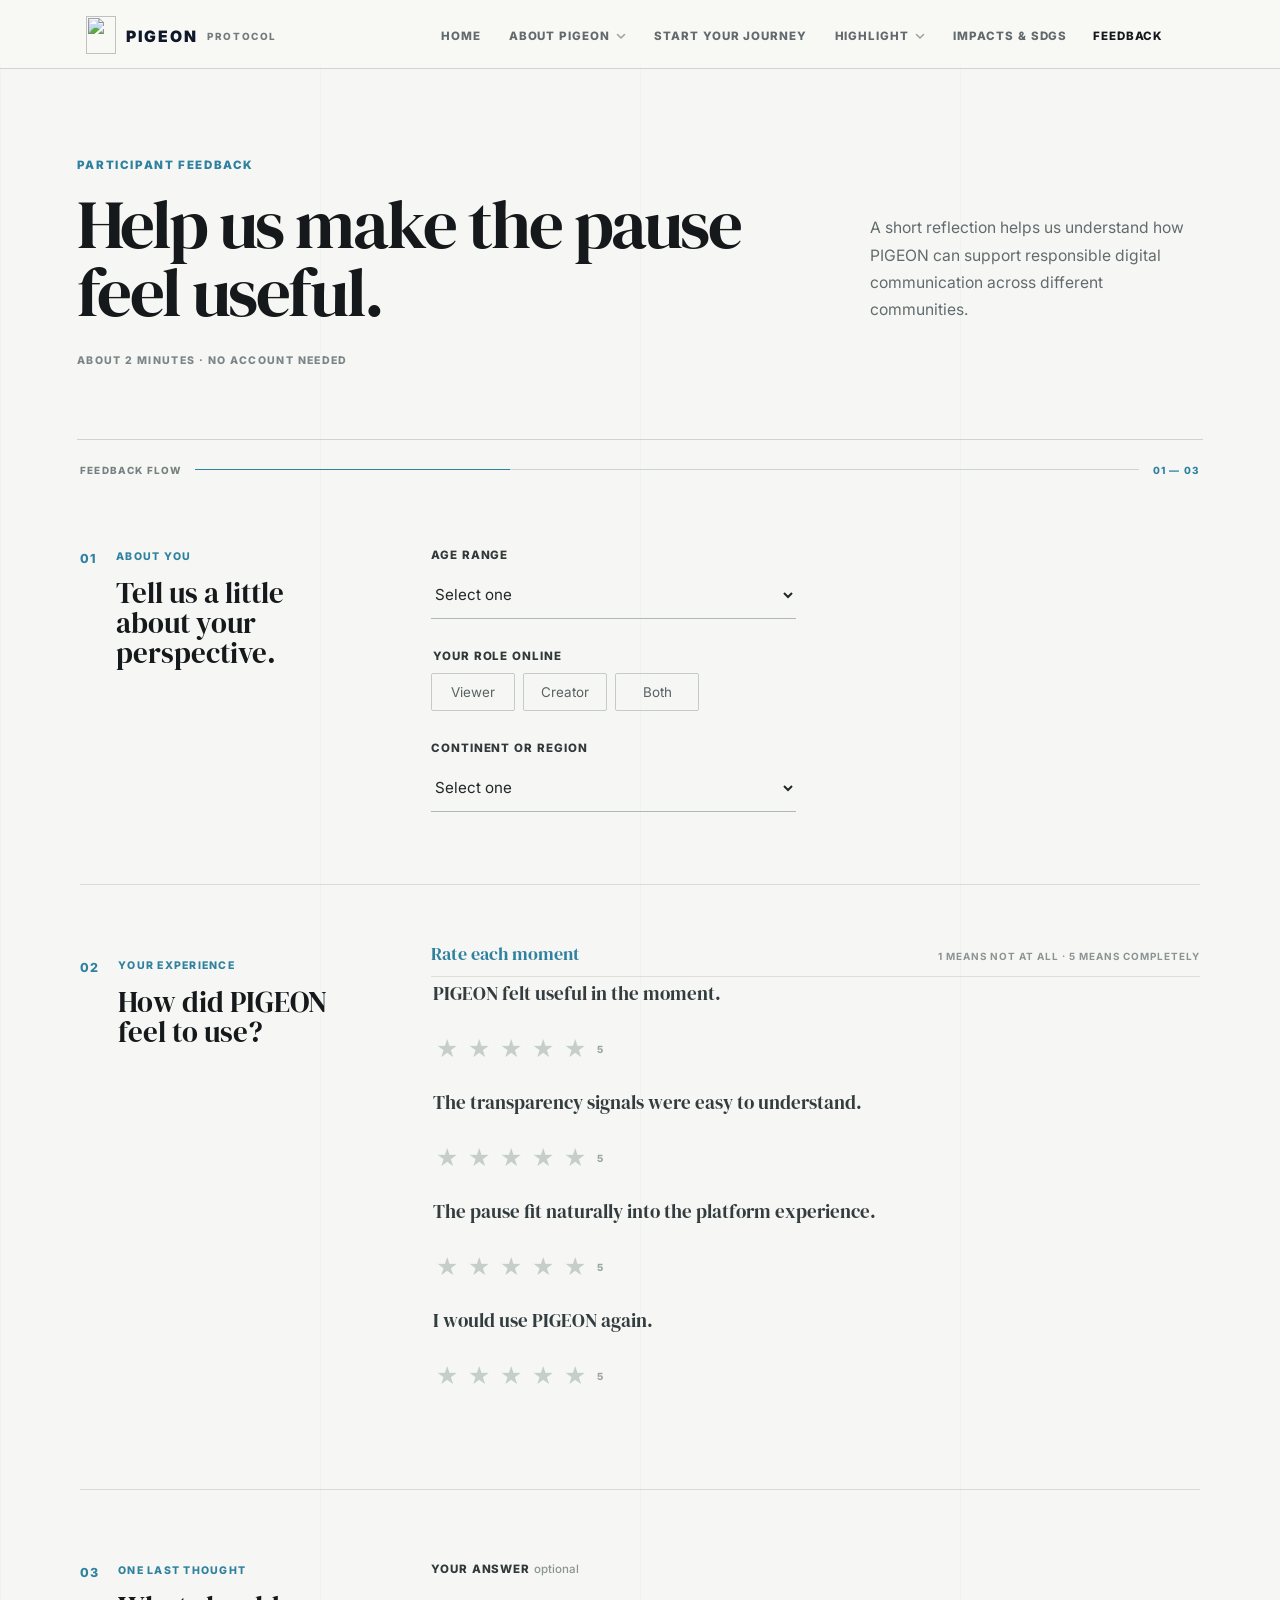
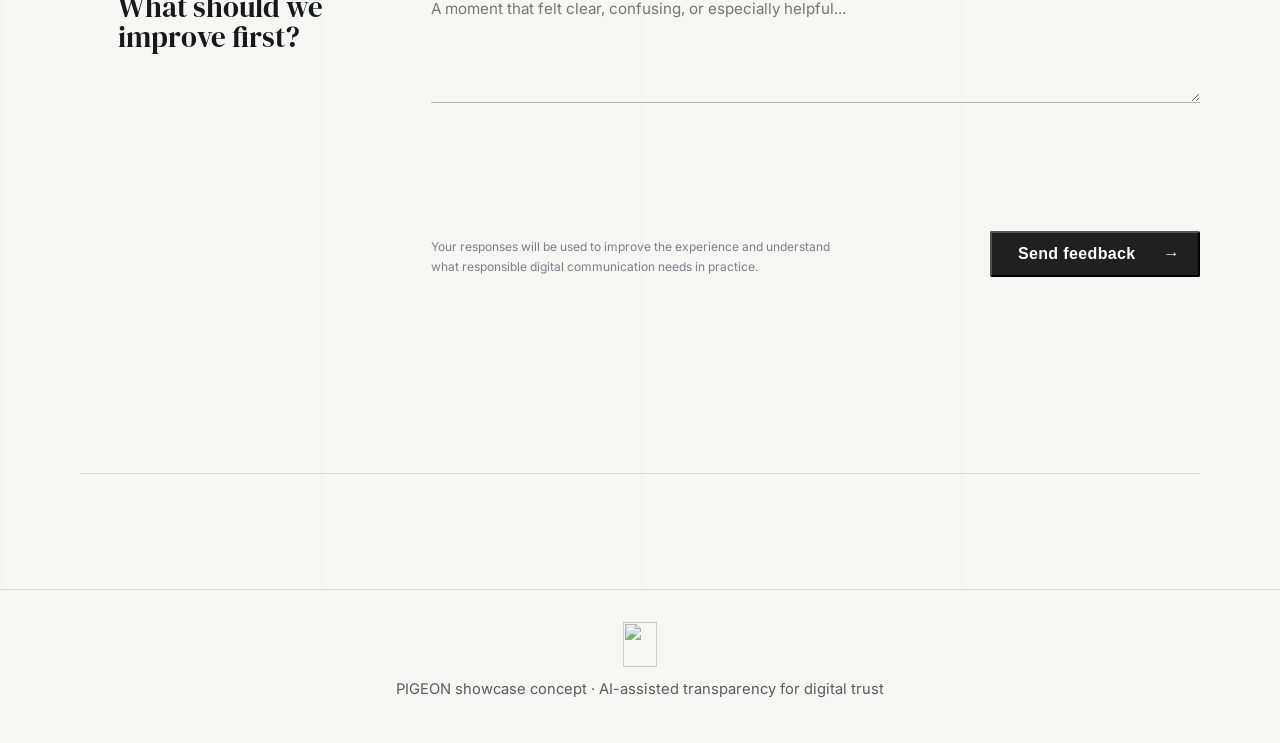
==== feedback.html @ 79cd7bf1 "Polish PIGEON pages and feedback flow" ====
<!DOCTYPE html>
<html lang="en">
  <head>
    <meta charset="UTF-8" />
    <meta name="viewport" content="width=device-width, initial-scale=1.0" />
    <title>PIGEON Feedback | Shape the Pause</title>
    <link rel="preconnect" href="https://fonts.googleapis.com" />
    <link rel="preconnect" href="https://fonts.gstatic.com" crossorigin />
    <link
      href="https://fonts.googleapis.com/css2?family=DM+Serif+Display:ital@0;1&family=Inter:wght@400;500;600;700;800&display=swap"
      rel="stylesheet"
    />
    <link rel="stylesheet" href="styles.css" />
  </head>
  <body class="feedback-page">
    <header class="site-header">
      <a class="brand" href="index.html" aria-label="PIGEON home">
        <img class="brand-logo" src="Picture/logo/main.png" alt="" aria-hidden="true" />
        <span class="brand-title">PIGEON</span>
        <span class="brand-pill">Protocol</span>
      </a>
      <nav class="site-nav" aria-label="Main navigation">
        <a href="index.html">Home</a>
        <div class="nav-group">
          <a href="what-is-pigeon.html">About Pigeon</a>
          <div class="nav-dropdown" aria-label="About Pigeon sections">
            <a href="what-is-pigeon.html#problem">Problem</a>
            <a href="what-is-pigeon.html#solution">Solution</a>
          </div>
        </div>
        <a href="how-pigeon-works.html">Start your Journey</a>
        <div class="nav-group">
          <a href="highlight.html">Highlight</a>
          <div class="nav-dropdown" aria-label="Highlight sections">
            <a href="highlight.html#tiers">Trust Tiers</a>
            <a href="highlight.html#label">Transparency Label</a>
          </div>
        </div>
        <a href="impact-sdg.html">Impacts &amp; SDGs</a>
        <a href="feedback.html" aria-current="page">Feedback</a>
      </nav>
    </header>

    <main id="top">
      <section class="section feedback-section">
        <div class="feedback-intro">
          <p class="eyebrow">Participant feedback</p>
          <h1>Help us make the pause feel useful.</h1>
          <p>
            A short reflection helps us understand how PIGEON can support
            responsible digital communication across different communities.
          </p>
          <span class="feedback-note">About 2 minutes · No account needed</span>
        </div>

        <form class="feedback-form" id="feedbackForm">
          <div class="feedback-progress" aria-hidden="true">
            <span class="feedback-progress-label">Feedback flow</span>
            <span class="feedback-progress-line"><i></i></span>
            <span class="feedback-progress-count">01 — 03</span>
          </div>
          <div class="feedback-step">
            <div class="feedback-step-heading">
              <span>01</span>
              <div>
                <p class="feedback-kicker">About you</p>
                <h2>Tell us a little about your perspective.</h2>
              </div>
            </div>
            <div class="feedback-fields">
              <label class="feedback-field">
                <span>Age range</span>
                <select name="age_range" required>
                  <option value="" selected disabled>Select one</option>
                  <option>Under 18</option>
                  <option>18–24</option>
                  <option>25–34</option>
                  <option>35–44</option>
                  <option>45–54</option>
                  <option>55–64</option>
                  <option>65 or older</option>
                  <option>Prefer not to say</option>
                </select>
              </label>
              <fieldset class="feedback-field feedback-choice-field">
                <legend>Your role online</legend>
                <div class="feedback-choice-grid">
                  <label><input type="radio" name="role" value="viewer" required /><span>Viewer</span></label>
                  <label><input type="radio" name="role" value="creator" /><span>Creator</span></label>
                  <label><input type="radio" name="role" value="both" /><span>Both</span></label>
                </div>
              </fieldset>
              <label class="feedback-field">
                <span>Continent or region</span>
                <select name="continent" required>
                  <option value="" selected disabled>Select one</option>
                  <option>Africa</option>
                  <option>Asia</option>
                  <option>Europe</option>
                  <option>North America</option>
                  <option>South America</option>
                  <option>Oceania</option>
                  <option>Antarctica</option>
                  <option>Prefer not to say</option>
                </select>
              </label>
            </div>
          </div>

          <div class="feedback-step">
            <div class="feedback-step-heading">
              <span>02</span>
              <div>
                <p class="feedback-kicker">Your experience</p>
                <h2>How did PIGEON feel to use?</h2>
              </div>
            </div>
            <div class="feedback-rating-content">
              <div class="feedback-helper">
                <span class="feedback-helper-mark">Rate each moment</span>
                <span class="feedback-helper-copy">1 means not at all · 5 means completely</span>
              </div>
              <div class="rating-list">
                <fieldset class="rating-row">
                  <legend>PIGEON felt useful in the moment.</legend>
                  <div class="star-rating" data-rating="useful" role="radiogroup" aria-label="How useful PIGEON felt">
                    <button type="button" data-value="1" aria-label="1 star">★</button>
                    <button type="button" data-value="2" aria-label="2 stars">★</button>
                    <button type="button" data-value="3" aria-label="3 stars">★</button>
                    <button type="button" data-value="4" aria-label="4 stars">★</button>
                    <button type="button" data-value="5" aria-label="5 stars">★</button>
                  </div>
                  <input type="hidden" name="useful_rating" required />
                </fieldset>
                <fieldset class="rating-row">
                  <legend>The transparency signals were easy to understand.</legend>
                  <div class="star-rating" data-rating="clear" role="radiogroup" aria-label="How clear the transparency signals were">
                    <button type="button" data-value="1" aria-label="1 star">★</button>
                    <button type="button" data-value="2" aria-label="2 stars">★</button>
                    <button type="button" data-value="3" aria-label="3 stars">★</button>
                    <button type="button" data-value="4" aria-label="4 stars">★</button>
                    <button type="button" data-value="5" aria-label="5 stars">★</button>
                  </div>
                  <input type="hidden" name="clear_rating" required />
                </fieldset>
                <fieldset class="rating-row">
                  <legend>The pause fit naturally into the platform experience.</legend>
                  <div class="star-rating" data-rating="natural" role="radiogroup" aria-label="How natural the pause felt">
                    <button type="button" data-value="1" aria-label="1 star">★</button>
                    <button type="button" data-value="2" aria-label="2 stars">★</button>
                    <button type="button" data-value="3" aria-label="3 stars">★</button>
                    <button type="button" data-value="4" aria-label="4 stars">★</button>
                    <button type="button" data-value="5" aria-label="5 stars">★</button>
                  </div>
                  <input type="hidden" name="natural_rating" required />
                </fieldset>
                <fieldset class="rating-row">
                  <legend>I would use PIGEON again.</legend>
                  <div class="star-rating" data-rating="return" role="radiogroup" aria-label="Likelihood of using PIGEON again">
                    <button type="button" data-value="1" aria-label="1 star">★</button>
                    <button type="button" data-value="2" aria-label="2 stars">★</button>
                    <button type="button" data-value="3" aria-label="3 stars">★</button>
                    <button type="button" data-value="4" aria-label="4 stars">★</button>
                    <button type="button" data-value="5" aria-label="5 stars">★</button>
                  </div>
                  <input type="hidden" name="return_rating" required />
                </fieldset>
              </div>
            </div>
          </div>

          <div class="feedback-step feedback-step-last">
            <div class="feedback-step-heading">
              <span>03</span>
              <div>
                <p class="feedback-kicker">One last thought</p>
                <h2>What should we improve first?</h2>
              </div>
            </div>
            <label class="feedback-field feedback-message-field">
              <span>Your answer <em>optional</em></span>
              <textarea name="message" rows="4" placeholder="A moment that felt clear, confusing, or especially helpful..."></textarea>
            </label>
            <div class="feedback-submit-row">
              <p>Your responses will be used to improve the experience and understand what responsible digital communication needs in practice.</p>
              <button class="button primary feedback-submit-button" type="submit">
                <span>Send feedback</span>
                <span aria-hidden="true">→</span>
              </button>
            </div>
            <p class="feedback-status" id="feedbackStatus" role="status" aria-live="polite"></p>
          </div>
        </form>
      </section>
    </main>

    <footer class="site-footer">
      <img class="footer-logo" src="Picture/logo/3.png" alt="" aria-hidden="true" />
      <p>PIGEON showcase concept · AI-assisted transparency for digital trust</p>
    </footer>
    <script>
      const feedbackForm = document.querySelector("#feedbackForm");
      const feedbackStatus = document.querySelector("#feedbackStatus");

      document.querySelectorAll(".star-rating").forEach((rating) => {
        const fieldName = `${rating.dataset.rating}_rating`;
        const hiddenInput = feedbackForm.elements[fieldName];
        const buttons = [...rating.querySelectorAll("button")];

        const setRating = (value) => {
          hiddenInput.value = value;
          buttons.forEach((button) => {
            const active = Number(button.dataset.value) <= value;
            button.classList.toggle("is-selected", active);
            button.setAttribute("aria-checked", String(Number(button.dataset.value) === value));
          });
        };

        buttons.forEach((button) => {
          button.setAttribute("role", "radio");
          button.setAttribute("aria-checked", "false");
          button.addEventListener("click", () => setRating(Number(button.dataset.value)));
          button.addEventListener("keydown", (event) => {
            if (event.key === "ArrowRight" || event.key === "ArrowUp") {
              event.preventDefault();
              const next = Math.min(5, Number(button.dataset.value) + 1);
              buttons[next - 1].focus();
              setRating(next);
            }
            if (event.key === "ArrowLeft" || event.key === "ArrowDown") {
              event.preventDefault();
              const next = Math.max(1, Number(button.dataset.value) - 1);
              buttons[next - 1].focus();
              setRating(next);
            }
          });
        });
      });

      feedbackForm.addEventListener("submit", (event) => {
        event.preventDefault();
        if (!feedbackForm.reportValidity()) return;

        const formData = new FormData(feedbackForm);
        const response = Object.fromEntries(formData.entries());
        const missingRating = ["useful_rating", "clear_rating", "natural_rating", "return_rating"]
          .some((field) => !response[field]);
        if (missingRating) {
          feedbackStatus.textContent = "Please choose a star rating for each statement.";
          return;
        }
        const submission = {
          ...response,
          submitted_at: new Date().toISOString(),
        };
        const saved = JSON.parse(localStorage.getItem("pigeon_feedback") || "[]");
        saved.push(submission);
        localStorage.setItem("pigeon_feedback", JSON.stringify(saved));

        feedbackForm.reset();
        document.querySelectorAll(".star-rating button").forEach((button) => {
          button.classList.remove("is-selected");
          button.setAttribute("aria-checked", "false");
        });
        feedbackStatus.textContent = "Thank you. Your perspective has been recorded.";
        feedbackForm.classList.add("is-submitted");
      });
    </script>
  </body>
</html>
---- styles.css ----
:root {
  --ink: #16191b;
  --muted: #626a6e;
  --soft: #f1f1ed;
  --soft-strong: #e8eceb;
  --blue: #cfe2e8;
  --blue-deep: #2f819f;
  --blue-ink: #2f819f;
  --cream: #f7f6f1;
  --white: #ffffff;
  --blush: #f1f1ed;
  --mint: #edf1ee;
  --line: #cbd1d0;
  --shadow: none;
  --soft-shadow: none;
  --focus: 0 0 0 3px rgba(47, 129, 159, 0.25);
}

* {
  box-sizing: border-box;
}

html {
  scroll-behavior: smooth;
}

body {
  margin: 0;
  font-family: Inter, system-ui, -apple-system, BlinkMacSystemFont, "Segoe UI", sans-serif;
  color: var(--ink);
  background: #f8f8f5;
}

button,
a {
  -webkit-tap-highlight-color: transparent;
}

button:focus-visible,
a:focus-visible,
textarea:focus-visible {
  outline: 2px solid var(--ink);
  outline-offset: 3px;
  box-shadow: var(--focus);
}

a {
  color: inherit;
  text-decoration: none;
}

.site-header {
  position: sticky;
  top: 14px;
  z-index: 50;
  display: grid;
  grid-template-columns: auto minmax(0, 1fr) auto;
  align-items: center;
  gap: 22px;
  width: min(1440px, calc(100% - clamp(40px, 12vw, 192px)));
  margin: 22px auto 0;
  padding: 15px 22px;
  background: rgba(248, 248, 245, 0.92);
  border: 1px solid var(--line);
  border-radius: 0;
  box-shadow: none;
  backdrop-filter: none;
}

.site-header:hover {
  background: rgba(248, 248, 245, 0.98);
  border-color: var(--ink);
  box-shadow: none;
}

.brand {
  display: inline-flex;
  align-items: center;
  gap: 9px;
  min-width: max-content;
  color: #0f172a;
}

.brand-mark {
  display: grid;
  width: 36px;
  height: 36px;
  place-items: center;
  color: var(--white);
  background: var(--ink);
  border-radius: 50%;
  box-shadow: none;
}

.brand-title {
  font-size: 1rem;
  font-weight: 950;
  letter-spacing: 0.08em;
}

.brand-pill {
  padding: 0;
  color: var(--muted);
  font-size: 0.62rem;
  font-weight: 800;
  letter-spacing: 0.13em;
  text-transform: uppercase;
  background: transparent;
  border: 0;
}

.brand-mark.small {
  width: 28px;
  height: 28px;
  border-radius: 10px;
  font-size: 0.8rem;
}

.site-nav {
  display: flex;
  align-items: center;
  justify-content: center;
  gap: clamp(10px, 2vw, 26px);
  min-width: 0;
  color: var(--muted);
  font-size: 0.78rem;
  font-weight: 800;
}

.site-nav a {
  padding: 8px 0;
  border-radius: 999px;
}

.site-nav a:hover {
  color: var(--blue-ink);
  background: transparent;
}

.site-nav a {
  transition: color 160ms ease, background 160ms ease, transform 160ms ease;
}

.nav-group {
  position: relative;
  display: inline-flex;
  align-items: center;
  padding: 0 2px;
}

.nav-group > a {
  display: inline-flex;
  gap: 6px;
  align-items: center;
}

.nav-group > a::before {
  width: 0;
  height: 0;
  margin-top: 2px;
  content: "";
  border-top: 4px solid currentColor;
  border-right: 3.5px solid transparent;
  border-left: 3.5px solid transparent;
  opacity: 0.55;
  transition: opacity 160ms ease, transform 180ms ease;
}

.nav-group:hover > a::before,
.nav-group:focus-within > a::before {
  opacity: 0.9;
  transform: rotate(180deg);
}

.nav-group::after {
  position: absolute;
  top: 100%;
  right: -10px;
  left: -10px;
  height: 18px;
  content: "";
}

.nav-dropdown {
  position: absolute;
  top: calc(100% + 13px);
  left: 50%;
  z-index: 30;
  display: grid;
  min-width: 178px;
  padding: 8px 0;
  pointer-events: none;
  visibility: hidden;
  background: rgba(246, 246, 242, 0.98);
  border: 1px solid var(--line-strong);
  opacity: 0;
  transform: translate(-50%, -4px);
  transition: opacity 180ms ease, transform 180ms ease, visibility 260ms ease;
}

.nav-dropdown a {
  padding: 10px 14px;
  color: var(--muted);
  font-size: 0.68rem;
  font-weight: 850;
  letter-spacing: 0.12em;
  text-align: left;
  text-transform: uppercase;
  white-space: nowrap;
}

.nav-dropdown a + a {
  border-top: 1px solid var(--line-soft);
}

.nav-dropdown a::after {
  display: none;
}

.nav-dropdown a:hover,
.nav-dropdown a:focus-visible {
  color: var(--ink);
  background: rgba(22, 22, 22, 0.04);
}

.nav-group:hover .nav-dropdown,
.nav-group:focus-within .nav-dropdown {
  pointer-events: auto;
  visibility: visible;
  opacity: 1;
  transform: translate(-50%, 0);
}

.site-nav a:hover {
  transform: translateY(-1px);
}

.header-cta {
  display: inline-flex;
  min-height: 40px;
  gap: 8px;
  align-items: center;
  justify-content: center;
  padding: 0 15px;
  color: #ffffff;
  font-size: 0.78rem;
  font-weight: 900;
  background: var(--ink);
  border-radius: 0;
  box-shadow: none;
  transition: transform 160ms ease, background 160ms ease, box-shadow 160ms ease;
}

.header-cta span:last-child {
  color: #7dd3fc;
  font-size: 1rem;
}

.header-cta:hover {
  transform: translateY(-1px);
  background: linear-gradient(180deg, #3d4855, #17212c);
  box-shadow: 0 16px 34px rgba(23, 36, 51, 0.16);
}

.section,
.section-band {
  padding: clamp(76px, 10vw, 150px) clamp(24px, 8vw, 128px);
}

.section-heading {
  max-width: 760px;
  margin: 0 0 58px;
  text-align: left;
}

.section-heading p:last-child {
  max-width: 590px;
  margin-right: 0;
  margin-left: 0;
}

.section-band {
  background: #f8f8f5;
}

.hero {
  display: grid;
  grid-template-columns: repeat(12, minmax(0, 1fr));
  align-items: center;
  gap: clamp(36px, 5vw, 72px);
  min-height: calc(100vh - 94px);
  padding-top: clamp(98px, 12vw, 180px);
  padding-bottom: clamp(98px, 12vw, 180px);
  overflow: hidden;
  background: #f8f8f5;
}

.hero-copy {
  grid-column: 1 / span 8;
  max-width: 860px;
}

.hero-visual {
  grid-column: span 5;
  width: 100%;
  display: none;
}

.live-eyebrow {
  display: inline-block;
  min-height: 0;
  padding: 0;
  font-family: Inter, system-ui, sans-serif;
  color: var(--blue-ink);
  font-size: 0.69rem;
  font-style: normal;
  font-weight: 800;
  letter-spacing: 0.15em;
  text-transform: uppercase;
  background: transparent;
  border: 0;
  border-radius: 0;
}

.live-eyebrow::before {
  content: none;
}

.eyebrow {
  margin: 0 0 14px;
  color: var(--blue-ink);
  font-size: 0.66rem;
  font-weight: 800;
  letter-spacing: 0.15em;
  text-transform: uppercase;
}

h1,
h2,
h3,
p {
  margin-top: 0;
}

h1 {
  max-width: 880px;
  margin-bottom: 22px;
  color: var(--ink);
  font-family: "DM Serif Display", Georgia, serif;
  font-size: clamp(4rem, 7.2vw, 6.3rem);
  font-weight: 400;
  line-height: 0.96;
  letter-spacing: 0;
}

h1 span {
  color: var(--blue-ink);
  background: none;
}

h2 {
  margin-bottom: 18px;
  font-family: "DM Serif Display", Georgia, serif;
  font-size: clamp(2.8rem, 4.8vw, 4.7rem);
  font-weight: 400;
  line-height: 1.01;
  letter-spacing: 0;
}

h3 {
  margin-bottom: 10px;
  font-family: "DM Serif Display", Georgia, serif;
  font-size: 1.32rem;
  font-weight: 400;
  line-height: 1.28;
}

p {
  color: var(--muted);
  font-weight: 400;
  line-height: 1.75;
}

.hero-text {
  max-width: 720px;
  font-size: 1.13rem;
}

.hero-actions {
  display: flex;
  flex-wrap: wrap;
  gap: 14px;
  margin-top: 34px;
}

.button {
  display: inline-flex;
  min-height: 48px;
  align-items: center;
  justify-content: center;
  padding: 0 20px;
  border-radius: 0;
  font-weight: 800;
  transition: transform 160ms ease, box-shadow 160ms ease, background 160ms ease;
}

.button:hover {
  transform: translateY(-2px);
}

.button.primary {
  color: var(--white);
  background: var(--ink);
  box-shadow: none;
}

.button.primary span {
  margin-left: 8px;
  font-size: 1rem;
}

.button.primary:hover {
  background: var(--blue-ink);
  box-shadow: none;
}

.button.secondary {
  color: var(--ink);
  background: transparent;
  border: 1px solid var(--line);
}

.hero-proof {
  display: flex;
  flex-wrap: wrap;
  gap: 10px;
  margin-top: 30px;
}

.hero-proof span,
.mini-tag {
  display: inline-flex;
  align-items: center;
  min-height: 0;
  padding: 0;
  color: var(--muted);
  font-size: 0.66rem;
  font-weight: 800;
  letter-spacing: 0.11em;
  text-transform: uppercase;
  background: transparent;
  border: 0;
  border-radius: 0;
}

.hero-info-preview {
  position: relative;
  padding: 24px;
  background: rgba(255, 255, 255, 0.86);
  border: 1px solid rgba(216, 232, 240, 0.88);
  border-radius: 30px;
  box-shadow: 0 28px 70px rgba(93, 147, 178, 0.18);
  backdrop-filter: blur(18px);
}

.preview-topbar {
  display: flex;
  justify-content: space-between;
  gap: 14px;
  align-items: center;
  padding-bottom: 16px;
  border-bottom: 1px solid #e7f1f6;
}

.preview-topbar div {
  display: flex;
  gap: 7px;
}

.preview-topbar span {
  width: 11px;
  height: 11px;
  border-radius: 50%;
}

.preview-topbar span:nth-child(1) {
  background: #fb7185;
}

.preview-topbar span:nth-child(2) {
  background: #f59e0b;
}

.preview-topbar span:nth-child(3) {
  background: #22c55e;
}

.preview-topbar strong {
  color: #6f8799;
  font-size: 0.7rem;
  font-weight: 900;
  letter-spacing: 0.08em;
  text-transform: uppercase;
}

.preview-grade-card {
  margin: 22px 0;
  padding: 16px;
  background: #f8fcfe;
  border: 1px solid #e0eef5;
  border-radius: 22px;
}

.preview-alert {
  padding: 16px;
  background: rgba(255, 250, 241, 0.92);
  border: 1px solid #f2e3c4;
  border-radius: 20px;
}

.preview-alert strong {
  display: block;
  margin-bottom: 6px;
  color: #b7791f;
}

.preview-alert p {
  margin: 0;
  color: #73521e;
  font-size: 0.86rem;
  font-weight: 700;
  line-height: 1.5;
}

.preview-actions {
  display: grid;
  gap: 10px;
  margin-top: 20px;
}

.preview-actions button {
  min-height: 42px;
  color: #ffffff;
  font: inherit;
  font-size: 0.84rem;
  font-weight: 900;
  background: linear-gradient(135deg, #0284c7, #38bdf8);
  border: 0;
  border-radius: 14px;
}

.preview-actions button:last-child {
  color: #55758b;
  background: #eff8fc;
  border: 1px solid #d8eaf3;
}

.mockup-shell,
.phone-preview,
.desktop-card,
.trust-label,
.problem-grid article,
.flow-card,
.label-notes article,
.impact-grid article {
  border: 1px solid var(--line);
  border-radius: 0;
  background: transparent;
  box-shadow: none;
}

.problem-grid article,
.flow-card,
.label-notes article,
.impact-grid article,
.tier-profile,
.tier-rules {
  transition: transform 180ms ease, box-shadow 180ms ease, border-color 180ms ease;
}

.problem-grid article:hover,
.flow-card:hover,
.label-notes article:hover,
.impact-grid article:hover,
.tier-profile:hover,
.tier-rules:hover {
  transform: none;
  border-color: var(--ink);
  box-shadow: none;
}

.mockup-shell {
  position: relative;
  min-height: 610px;
  padding: 28px;
  background:
    linear-gradient(160deg, rgba(255, 255, 255, 0.88), rgba(236, 248, 253, 0.76)),
    radial-gradient(circle at 80% 12%, rgba(255, 242, 228, 0.95), transparent 36%);
}

.floating-chip {
  position: absolute;
  z-index: 3;
  display: inline-flex;
  align-items: center;
  min-height: 38px;
  padding: 0 14px;
  color: #4c7590;
  font-size: 0.86rem;
  font-weight: 800;
  background: rgba(255, 255, 255, 0.78);
  border: 1px solid var(--line);
  border-radius: 999px;
  box-shadow: var(--soft-shadow);
}

.chip-one {
  top: 28px;
  right: 32px;
}

.chip-two {
  top: 244px;
  left: 18px;
}

.phone-preview {
  position: relative;
  z-index: 2;
  width: min(78%, 360px);
  min-height: 510px;
  margin-left: auto;
  padding: 18px;
  background: linear-gradient(180deg, #ffffff, #f5fbfd);
}

.phone-top {
  display: flex;
  align-items: center;
  justify-content: space-between;
  margin-bottom: 22px;
  color: #45677c;
}

.phone-top span {
  width: 28px;
  height: 6px;
  background: var(--soft-strong);
  border-radius: 999px;
}

.message {
  max-width: 86%;
  margin-bottom: 14px;
  padding: 13px 14px;
  color: #375469;
  font-size: 0.92rem;
  line-height: 1.55;
  border-radius: 18px;
}

.message.incoming {
  background: #eef7fb;
  border-top-left-radius: 6px;
}

.message.outgoing {
  margin-left: auto;
  color: #315a72;
  background: var(--mint);
  border-top-right-radius: 6px;
}

.pigeon-nudge {
  margin: 18px 0;
  padding: 16px;
  background: linear-gradient(180deg, #ffffff, #f1f9fc);
  border: 1px solid var(--line);
  border-radius: 20px;
  box-shadow: var(--soft-shadow);
}

.nudge-top {
  display: flex;
  align-items: center;
  gap: 10px;
  margin-bottom: 10px;
}

.pigeon-nudge p {
  margin-bottom: 14px;
  color: var(--ink);
  font-weight: 700;
  line-height: 1.45;
}

.choice-row {
  display: flex;
  gap: 8px;
}

.choice-row button {
  min-height: 34px;
  padding: 0 11px;
  color: #4f7288;
  font: inherit;
  font-size: 0.82rem;
  font-weight: 800;
  background: var(--soft-strong);
  border: 0;
  border-radius: 999px;
}

.desktop-card {
  position: absolute;
  z-index: 4;
  left: 12px;
  bottom: -36px;
  width: min(62%, 330px);
  padding: 16px;
  box-shadow: 0 28px 80px rgba(82, 135, 166, 0.22);
}

.browser-dots {
  display: flex;
  gap: 7px;
  padding: 16px;
  background: #f6fbfd;
  border-bottom: 1px solid var(--line);
}

.browser-dots span {
  width: 10px;
  height: 10px;
  border-radius: 50%;
  background: #b8ddec;
}

.post-preview {
  padding: 24px;
}

.creator-row {
  display: flex;
  align-items: center;
  gap: 12px;
  margin-bottom: 18px;
}

.creator-row.compact {
  margin-bottom: 12px;
}

.creator-row p {
  margin: 2px 0 0;
  font-size: 0.86rem;
}

.avatar {
  display: grid;
  width: 44px;
  height: 44px;
  place-items: center;
  color: var(--white);
  font-weight: 800;
  background: #9bcfe8;
  border-radius: 15px;
}

.draft-text {
  padding: 15px;
  color: var(--ink);
  background: var(--cream);
  border: 1px solid #f2e3c4;
  border-radius: 16px;
}

.assistant-panel {
  padding: 15px;
  background: var(--soft);
  border: 1px solid var(--line);
  border-radius: 16px;
}

.panel-heading {
  display: flex;
  align-items: center;
  gap: 9px;
  margin-bottom: 12px;
  font-weight: 800;
}

.pulse {
  width: 10px;
  height: 10px;
  background: #8bbf9f;
  border-radius: 50%;
  box-shadow: 0 0 0 7px rgba(139, 191, 159, 0.16);
}

.assistant-panel ul {
  margin: 0;
  padding-left: 20px;
  color: var(--muted);
  line-height: 1.8;
  font-size: 0.9rem;
}

.section-heading {
  max-width: 850px;
  margin-bottom: 38px;
}

.soft-divider {
  display: flex;
  flex-wrap: wrap;
  gap: 8px;
  align-items: baseline;
  width: fit-content;
  margin: -10px 0 28px;
  padding: 10px 14px;
  color: var(--muted);
  background: rgba(244, 249, 252, 0.86);
  border: 1px solid var(--line);
  border-radius: 999px;
}

.soft-divider strong {
  color: var(--blue-ink);
}

.section-heading.narrow {
  max-width: 780px;
  margin-right: 0;
  margin-left: 0;
  text-align: left;
}

.problem-grid,
.flow,
.impact-grid {
  display: grid;
  grid-template-columns: repeat(3, minmax(0, 1fr));
  gap: 0;
  border-top: 1px solid var(--line);
}

.problem-grid {
  align-items: stretch;
}

.problem-card,
.flow-card,
.impact-grid article {
  padding: 32px 28px;
  border: 0;
  border-right: 1px solid var(--line);
  box-shadow: none;
  transition: background 180ms ease;
}

.problem-card:hover,
.flow-card:hover,
.impact-grid article:hover {
  transform: none;
  background: #f0f3f1;
  box-shadow: none;
}

.problem-section {
  background: #f8f8f5;
}

.problem-heading {
  max-width: 760px;
  margin-right: auto;
  margin-bottom: 54px;
  margin-left: 0;
  text-align: left;
}

.problem-heading h2 {
  max-width: 735px;
  margin-right: auto;
  margin-left: 0;
}

.problem-heading h2::first-line {
  color: #10263a;
}

.problem-heading p:last-child {
  max-width: 570px;
  margin-right: 0;
  margin-left: 0;
}

.problem-eyebrow {
  display: inline-flex;
  gap: 7px;
  align-items: center;
  margin: 0 0 16px;
  padding: 0;
  color: var(--blue-ink);
  font-size: 0.66rem;
  font-weight: 850;
  line-height: 1;
  letter-spacing: 0.15em;
  text-transform: uppercase;
  background: transparent;
  border: 0;
  border-radius: 0;
}

.problem-eyebrow span {
  display: none;
}

.problem-card {
  display: flex;
  min-height: 306px;
  flex-direction: column;
  padding: 32px 28px;
  overflow: hidden;
  background: transparent;
  border: 0;
  border-right: 1px solid var(--line);
  border-radius: 0;
  box-shadow: none;
}

.problem-card:hover {
  border-color: var(--line);
  box-shadow: none;
}

.problem-card-top {
  display: flex;
  align-items: center;
  justify-content: space-between;
  margin-bottom: 25px;
}

.problem-card .card-number {
  margin: 0;
  color: #a9bdc9;
  font-family: ui-monospace, SFMono-Regular, Menlo, Monaco, Consolas, monospace;
  font-size: 1.28rem;
  font-weight: 800;
  letter-spacing: -0.04em;
}

.problem-icon {
  display: grid;
  width: 44px;
  height: 44px;
  place-items: center;
  color: var(--blue-ink);
  background: transparent;
  border: 1px solid currentColor;
  border-radius: 50%;
  transition: transform 180ms ease, background 180ms ease;
}

.problem-icon svg {
  width: 21px;
  height: 21px;
}

.problem-card:hover .problem-icon {
  transform: scale(1.08);
  background: #e3f3f8;
}

.problem-card-pressure .problem-icon, .problem-card-signals .problem-icon { color: var(--blue-ink); background: transparent; }
.problem-card-pressure:hover .problem-icon, .problem-card-signals:hover .problem-icon { background: transparent; }

.problem-kicker {
  display: block;
  margin-bottom: 5px;
  color: #7e96a5;
  font-size: 0.66rem;
  font-weight: 800;
  letter-spacing: 0.09em;
  text-transform: uppercase;
}

.problem-card h3 {
  margin: 0 0 12px;
  color: var(--ink);
  font-size: 1.58rem;
  line-height: 1.25;
}

.problem-card p {
  margin: 0;
  color: #637e8d;
  font-size: 0.9rem;
  line-height: 1.7;
}

.problem-card-footer {
  display: flex;
  align-items: center;
  justify-content: space-between;
  margin-top: auto;
  padding-top: 18px;
  color: #607b8c;
  font-size: 0.76rem;
  font-weight: 700;
  border-top: 1px solid #edf3f6;
}

.problem-card-footer i {
  width: 7px;
  height: 7px;
  background: #a7c5d3;
  border-radius: 50%;
  transition: background 180ms ease;
}

.problem-card:hover .problem-card-footer i { background: #27799d; }

.problem-points {
  display: grid;
  gap: 10px;
  padding: 0;
  margin: 0;
  color: #535b60;
  font-size: 0.84rem;
  line-height: 1.62;
  list-style: none;
}

.problem-points li {
  padding-top: 10px;
  border-top: 1px solid rgba(22, 25, 27, 0.1);
}

.problem-points li:first-child {
  padding-top: 0;
  border-top: 0;
}

.solution-section {
  background: #f1f3f1;
}

.solution-heading {
  margin-bottom: 56px;
}

.solution-eyebrow {
  display: inline-flex;
  gap: 7px;
  align-items: center;
  margin: 0 0 16px;
  padding: 0;
  color: #39718d;
  font-size: 0.66rem;
  font-weight: 850;
  line-height: 1;
  letter-spacing: 0.15em;
  text-transform: uppercase;
  background: transparent;
  border: 0;
  border-radius: 0;
}

.solution-eyebrow span { color: #1684b8; font-size: 0.9rem; }

.solution-flow { gap: 0; }

.solution-card {
  display: flex;
  min-height: 386px;
  flex-direction: column;
  padding: 32px 28px;
  overflow: hidden;
  background: transparent;
  border: 0;
  border-right: 1px solid var(--line);
  border-radius: 0;
  box-shadow: none;
}

.solution-card::after { display: none; }

.solution-card:hover {
  border-color: var(--line);
  box-shadow: none;
}

.solution-card-top { display: flex; justify-content: space-between; align-items: center; margin-bottom: 25px; }

.stage-badge {
  padding: 0;
  color: var(--blue-ink);
  font-size: 0.66rem;
  font-weight: 800;
  letter-spacing: 0.13em;
  text-transform: uppercase;
  background: transparent;
  border: 0;
  border-radius: 0;
}

.solution-icon {
  display: grid;
  width: 48px;
  height: 48px;
  place-items: center;
  color: var(--blue-ink);
  background: transparent;
  border: 1px solid currentColor;
  border-radius: 50%;
  box-shadow: none;
  transition: transform 180ms ease;
}

.solution-icon svg { width: 22px; height: 22px; }
.solution-card:hover .solution-icon { transform: scale(1.08); }
.sharing-card .stage-badge, .choices-card .stage-badge { color: var(--blue-ink); background: transparent; border: 0; }
.sharing-card .solution-icon, .choices-card .solution-icon { color: var(--blue-ink); background: transparent; box-shadow: none; }

.solution-step {
  display: block;
  margin-bottom: 5px;
  color: #849dab;
  font-family: ui-monospace, SFMono-Regular, Menlo, Monaco, Consolas, monospace;
  font-size: 0.67rem;
  font-weight: 800;
  letter-spacing: 0.07em;
  text-transform: uppercase;
}

.solution-card h3 { margin: 0 0 12px; color: var(--ink); font-size: 1.58rem; line-height: 1.22; }
.solution-card p { margin: 0; color: #637e8d; font-size: 0.89rem; line-height: 1.7; }

.solution-features {
  display: grid;
  gap: 10px;
  margin: auto 0 0;
  padding: 20px 0 0;
  color: #4f6e7e;
  font-size: 0.77rem;
  font-weight: 700;
  border-top: 1px solid #eaf1f4;
  list-style: none;
}

.solution-features li { display: flex; gap: 9px; align-items: center; }
.solution-features li::before { width: 14px; height: 14px; content: ""; background: center / 14px 14px no-repeat url("data:image/svg+xml,%3Csvg xmlns='http://www.w3.org/2000/svg' viewBox='0 0 24 24' fill='none' stroke='%232a91be' stroke-width='3' stroke-linecap='round' stroke-linejoin='round'%3E%3Cpath d='m5 12 4 4L19 6'/%3E%3C/svg%3E"); }
}

.card-number {
  display: inline-block;
  margin-bottom: 28px;
  color: var(--blue-ink);
  font-size: 0.9rem;
  font-weight: 800;
}

.flow-card {
  position: relative;
  min-height: 280px;
  overflow: hidden;
}

.flow-card::after {
  position: absolute;
  right: -34px;
  bottom: -34px;
  width: 120px;
  height: 120px;
  content: "";
  background: rgba(185, 222, 240, 0.35);
  border-radius: 34px;
  transform: rotate(16deg);
}

.icon-circle {
  display: grid;
  width: 46px;
  height: 46px;
  place-items: center;
  margin-bottom: 18px;
  color: #477b98;
  font-weight: 800;
  background: var(--soft-strong);
  border-radius: 16px;
}

.flow-card .mini-tag {
  margin-bottom: 30px;
}

.label-layout {
  display: grid;
  grid-template-columns: minmax(0, 1.1fr) minmax(280px, 0.65fr);
  gap: 24px;
  align-items: start;
}

.simulation-section {
  background:
    radial-gradient(circle at 82% 12%, rgba(255, 242, 228, 0.75), transparent 28%),
    linear-gradient(180deg, #ffffff, #f7fcfe);
}

.simulation-controls {
  display: grid;
  justify-items: center;
  gap: 22px;
  margin: 0 0 42px;
}

.perspective-tabs,
.platform-tabs {
  display: flex;
  flex-wrap: wrap;
  gap: 10px;
}

.perspective-tabs {
  justify-content: center;
  gap: 0;
  padding: 0;
  background: transparent;
  border: 0;
  border-bottom: 1px solid var(--line);
  border-radius: 0;
  box-shadow: none;
}

.platform-tabs {
  justify-content: center;
  gap: 0;
  margin: 0;
  border-bottom: 1px solid var(--line);
}

.perspective-tab,
.platform-tab {
  display: inline-flex;
  gap: 8px;
  align-items: center;
  justify-content: center;
  min-height: 42px;
  padding: 0 15px;
  color: var(--muted);
  font: inherit;
  font-size: 0.66rem;
  font-weight: 800;
  letter-spacing: 0.12em;
  text-transform: uppercase;
  background: transparent;
  border: 0;
  border-right: 1px solid var(--line);
  border-radius: 0;
  box-shadow: none;
  cursor: pointer;
  transition: color 160ms ease, background 160ms ease;
}

.perspective-tab {
  gap: 8px;
  min-height: 44px;
  padding: 0 16px;
  background: transparent;
  border-color: var(--line);
  border-radius: 0;
  box-shadow: none;
}

.perspective-tab.active {
  color: var(--ink);
  font-weight: 900;
  background: transparent;
  border-color: var(--line);
  border-bottom: 2px solid var(--ink);
  margin-bottom: -1px;
  box-shadow: none;
}

.perspective-tab:not(.active),
.platform-tab:not(.active) {
  opacity: 0.52;
}

.control-icon { display: grid; width: 16px; height: 16px; place-items: center; color: currentColor; border-radius: 0; }
.control-icon svg { width: 16px; height: 16px; }
.perspective-tab.active .control-icon { color: currentColor; background: transparent; }
.perspective-tab em { display: none; }
.perspective-tab[data-perspective="creator"].active .control-icon { color: currentColor; background: transparent; }

.platform-tab:last-child, .perspective-tab:last-child { border-right: 0; }
.platform-tab b { display: grid; width: auto; height: auto; place-items: center; color: currentColor; font-size: 0.82rem; font-weight: 800; background: transparent; border-radius: 0; }
.platform-tab:hover, .perspective-tab:hover { color: var(--ink); opacity: 0.8; background: #eceeeb; border-color: var(--line); box-shadow: none; transform: none; }
.platform-tab.active { color: var(--ink); font-weight: 900; background: transparent; border-color: var(--line); border-bottom: 2px solid var(--ink); box-shadow: none; margin-bottom: -1px; transform: none; }
.platform-tab.active b { color: currentColor; background: transparent; }
.platform-facebook.active { background: transparent; border-color: var(--line); border-bottom-color: #2776c8; box-shadow: none; }
.platform-xiaohongshu.active { background: transparent; border-color: var(--line); border-bottom-color: #d9535c; box-shadow: none; }
.platform-instagram.active { background: transparent; border-color: var(--line); border-bottom-color: #8c5da0; box-shadow: none; }

.simulation-stage {
  position: relative;
  display: block;
  max-width: 860px;
  margin: 0 auto;
}

.scenario-nav {
  position: absolute;
  top: 50%;
  z-index: 8;
  display: grid;
  width: 42px;
  height: 56px;
  place-items: center;
  border: 1px solid rgba(22, 25, 27, 0.1);
  border-radius: 2px;
  background: rgba(255, 255, 255, 0.32);
  color: rgba(22, 25, 27, 0.52);
  cursor: pointer;
  font-family: Georgia, serif;
  font-size: 2rem;
  line-height: 1;
  transform: translateY(-50%);
  transition: background-color 160ms ease, color 160ms ease, border-color 160ms ease, opacity 160ms ease;
  backdrop-filter: blur(12px);
}

.scenario-nav-prev {
  left: clamp(-58px, -4.6vw, -28px);
}

.scenario-nav-next {
  right: clamp(-58px, -4.6vw, -28px);
}

.scenario-nav:hover,
.scenario-nav:focus-visible {
  border-color: rgba(47, 129, 159, 0.34);
  background: rgba(255, 255, 255, 0.7);
  color: #2f819f;
}

.scenario-nav:focus-visible {
  outline: 2px solid rgba(22, 25, 27, 0.82);
  outline-offset: 3px;
}

.social-mockup {
  border: 1px solid var(--line);
  border-radius: 26px;
  background: rgba(255, 255, 255, 0.86);
  box-shadow: var(--shadow);
}

.social-mockup {
  position: relative;
  min-height: 540px;
  padding: 24px;
  transition: background 180ms ease, border-color 180ms ease;
}

.creator-mockup {
  display: none;
}

.simulation-section[data-perspective="creator"] .simulation-stage {
  max-width: 940px;
}

.simulation-section[data-perspective="creator"] .social-mockup,
.simulation-section[data-perspective="creator"] .platform-tabs {
  display: none;
}

.simulation-section[data-perspective="creator"] .scenario-nav {
  display: none;
}

.simulation-section[data-perspective="creator"] .creator-mockup {
  display: block;
}

.mockup-header {
  display: flex;
  align-items: center;
  justify-content: space-between;
  gap: 16px;
  margin-bottom: 18px;
  color: #4e6f84;
}

.mockup-header div {
  display: flex;
  align-items: center;
  gap: 10px;
}

.mockup-header span:last-child {
  padding: 8px 11px;
  font-size: 0.82rem;
  font-weight: 800;
  background: var(--soft);
  border-radius: 999px;
}

.creator-editor {
  position: relative;
  min-height: 610px;
  overflow: hidden;
  padding: 0;
  background:
    linear-gradient(90deg, rgba(255, 255, 255, 0.96), rgba(246, 252, 254, 0.94)),
    radial-gradient(circle at 92% 14%, rgba(255, 242, 228, 0.82), transparent 28%);
  border: 1px solid var(--line);
  border-radius: 26px;
  box-shadow: var(--shadow);
}

.creator-toolbar {
  display: grid;
  grid-template-columns: minmax(170px, 1fr) auto auto;
  gap: 16px;
  align-items: center;
  min-height: 68px;
  padding: 14px 18px;
  background: rgba(255, 255, 255, 0.78);
  border-bottom: 1px solid var(--line);
  backdrop-filter: blur(16px);
}

.creator-toolbar > div:first-child {
  display: flex;
  gap: 10px;
  align-items: center;
  color: #4f7288;
}

.creator-steps {
  display: flex;
  gap: 8px;
  padding: 5px;
  background: #eff8fc;
  border: 1px solid var(--line);
  border-radius: 999px;
}

.creator-steps span {
  padding: 7px 11px;
  color: #68879b;
  font-size: 0.76rem;
  font-weight: 850;
  border-radius: 999px;
}

.creator-steps .active {
  color: #ffffff;
  background: #74b4d5;
}

.publish-trigger {
  min-height: 40px;
  padding: 0 18px;
  color: #ffffff;
  font: inherit;
  font-weight: 850;
  background: linear-gradient(135deg, #83c2df, #64a9cc);
  border: 0;
  border-radius: 999px;
  box-shadow: 0 12px 28px rgba(83, 152, 190, 0.24);
  cursor: pointer;
}

.creator-workspace {
  display: grid;
  grid-template-columns: minmax(0, 1fr) minmax(300px, 0.58fr);
  gap: 18px;
  padding: 20px;
}

.draft-card {
  display: grid;
  gap: 12px;
  padding: 18px;
  background: #ffffff;
  border: 1px solid var(--line);
  border-radius: 20px;
}

.draft-card-top {
  display: flex;
  justify-content: space-between;
  gap: 12px;
  align-items: center;
}

.draft-card label,
.draft-card-top span {
  color: #55758b;
  font-size: 0.86rem;
  font-weight: 850;
}

.draft-card-top span {
  padding: 7px 10px;
  color: #6f8fa2;
  font-size: 0.74rem;
  background: #eff8fc;
  border-radius: 999px;
}

.draft-card textarea {
  width: 100%;
  min-height: 180px;
  resize: vertical;
  padding: 16px;
  color: var(--ink);
  font: inherit;
  font-size: 1.05rem;
  font-weight: 700;
  line-height: 1.55;
  background: #f8fcfe;
  border: 1px solid var(--line);
  border-radius: 16px;
}

.creator-preview {
  display: grid;
  grid-template-columns: 118px 1fr;
  gap: 14px;
  align-items: center;
  padding: 12px;
  background: #fbfdfe;
  border: 1px solid var(--line);
  border-radius: 18px;
}

.preview-media {
  display: grid;
  min-height: 118px;
  place-items: center;
  color: #4f7288;
  font-size: 0.78rem;
  font-weight: 850;
  text-align: center;
  background:
    radial-gradient(circle at 36% 28%, rgba(255, 255, 255, 0.72), transparent 24%),
    linear-gradient(145deg, rgba(116, 180, 213, 0.82), rgba(255, 202, 184, 0.78));
  border-radius: 14px;
}

.creator-preview p {
  margin: 4px 0 0;
  color: #6f8fa2;
  font-size: 0.86rem;
  line-height: 1.4;
}

.draft-tools {
  display: flex;
  flex-wrap: wrap;
  gap: 8px;
}

.draft-tools span {
  padding: 8px 10px;
  color: #55758b;
  font-size: 0.78rem;
  font-weight: 850;
  background: var(--soft-strong);
  border-radius: 999px;
}

.creator-pigeon {
  position: relative;
  align-self: start;
  padding: 18px;
  background: linear-gradient(180deg, rgba(255, 255, 255, 0.98), rgba(238, 248, 252, 0.95));
  border: 1px solid var(--line);
  border-radius: 22px;
  box-shadow: 0 24px 70px rgba(23, 50, 77, 0.22);
  transition: opacity 180ms ease, transform 180ms ease;
}

.creator-pigeon.hidden {
  opacity: 1;
  pointer-events: auto;
  transform: none;
}

.creator-pigeon.hidden .creator-score strong,
.creator-pigeon.hidden .creator-check-grid button {
  opacity: 0.5;
}

.creator-pigeon.hidden::after {
  display: block;
  margin-top: 14px;
  padding: 12px;
  color: #6f8fa2;
  font-size: 0.84rem;
  font-weight: 800;
  content: "PIGEON will activate when the creator attempts to publish.";
  background: #f6fbfd;
  border: 1px dashed #c8e0ec;
  border-radius: 14px;
}

.creator-score {
  display: flex;
  justify-content: space-between;
  gap: 12px;
  align-items: center;
  margin-bottom: 14px;
  padding: 13px 14px;
  color: #55758b;
  background: #f6fbfd;
  border: 1px solid var(--line);
  border-radius: 16px;
}

.creator-score span {
  font-size: 0.82rem;
  font-weight: 850;
}

.creator-score strong {
  color: #b15f4b;
  font-size: 0.86rem;
}

.creator-check-grid {
  display: grid;
  grid-template-columns: 1fr;
  gap: 10px;
}

.creator-check-grid button {
  min-height: 44px;
  padding: 0 14px;
  color: #4f7288;
  font: inherit;
  font-size: 0.88rem;
  font-weight: 850;
  text-align: left;
  background: rgba(255, 255, 255, 0.78);
  border: 1px solid var(--line);
  border-radius: 14px;
  cursor: pointer;
}

/* Creator Studio: interactive pre-publish workspace */
.creator-editor { min-height: 0; background: rgba(243, 249, 252, 0.84); border-color: rgba(209, 228, 237, 0.9); }
.creator-toolbar { min-height: 74px; padding: 15px 20px; }
.creator-toolbar > div:first-child small { display: block; margin-top: 2px; color: #7892a1; font-size: 0.67rem; font-weight: 650; }
.creator-toolbar > div:first-child strong { color: #173346; font-size: 0.87rem; }
.publish-trigger { display: inline-flex; gap: 8px; align-items: center; background: #2997c4; box-shadow: 0 10px 22px rgba(41, 151, 196, 0.22); }
.publish-trigger:hover { background: #218ab5; }
.creator-workspace { grid-template-columns: minmax(0, 1.24fr) minmax(280px, 0.76fr); gap: 16px; padding: 18px; }
.draft-card { gap: 16px; padding: 20px; border-color: #dcebf1; border-radius: 18px; box-shadow: 0 6px 18px rgba(42, 90, 116, 0.04); }
.draft-card-top span { color: #7892a1; background: #f0f8fb; }
.creator-copy { min-height: 116px; padding: 14px 0; color: #213d4e; font-size: 1rem; font-weight: 650; line-height: 1.72; }
.creator-copy .urgency-flag, .creator-copy .share-flag { padding: 2px 3px; color: #8a5b1f; background: #fff0ca; border-bottom: 2px solid #eab45c; border-radius: 3px; transition: background 180ms ease, color 180ms ease, border-color 180ms ease; }
.creator-copy .share-flag { color: #9c4b56; background: #ffe5e8; border-bottom-color: #e88a96; }
.creator-copy.tone-balanced { color: #456674; }
.creator-copy.tone-balanced .urgency-flag, .creator-copy.tone-balanced .share-flag { color: inherit; background: transparent; border-bottom-color: transparent; }
.creator-copy.tone-balanced::before { content: "Reports indicate a recent update regarding the downtown incident. Verification is in progress. "; }
.creator-copy.tone-balanced { font-size: 0; }
.creator-copy.tone-balanced::before { font-size: 1rem; }
.creator-preview { grid-template-columns: 102px 1fr; border-color: #e2edf2; }
.preview-media { min-height: 98px; border-radius: 13px; }
.creator-preview strong { color: #234455; font-size: 0.84rem; }
.ai-media-mark { display: inline-block; margin-left: 5px; padding: 3px 6px; color: #5b69a7; font-size: 0.61rem; font-style: normal; background: #eff1ff; border: 1px solid #dde1fb; border-radius: 999px; vertical-align: middle; }
.draft-tools { padding-top: 2px; }
.draft-tools span { color: #a56c2b; background: #fff5e3; border: 1px solid #f8e4bd; }
.draft-tools .issue-ai { color: #6371aa; background: #f0f2ff; border-color: #e1e4fb; }
.draft-tools .issue-urgency { color: #a65664; background: #fff0f1; border-color: #f8dce0; }
.draft-tools span.resolved { color: #3c8371; background: #edfaf5; border-color: #ceebdf; }
.creator-pigeon { padding: 18px; background: #ffffff; border-color: #dbeaf0; border-radius: 18px; box-shadow: 0 8px 20px rgba(42, 90, 116, 0.06); }
.creator-pigeon.hidden { opacity: 1; pointer-events: auto; transform: none; }
.creator-pigeon.hidden::after { display: none; }
.creator-assist-top { display: grid; grid-template-columns: auto 1fr auto; gap: 9px; align-items: center; margin-bottom: 18px; padding-bottom: 14px; border-bottom: 1px solid #edf3f6; }
.creator-assist-top div strong { display: block; color: #173346; font-size: 0.78rem; text-transform: uppercase; letter-spacing: 0.06em; }
.creator-assist-top div p { margin: 3px 0 0; color: #7892a1; font-size: 0.68rem; }
.creator-assist-top > span:last-child { padding: 4px 7px; color: #317d9f; font-size: 0.6rem; font-weight: 800; background: #eff9fc; border: 1px solid #dceff6; border-radius: 999px; }
.creator-score { margin-bottom: 9px; padding: 0; background: transparent; border: 0; }
.creator-score div { display: grid; gap: 3px; }
.creator-score span { color: #6d8797; font-size: 0.72rem; }
.creator-score strong { color: #af722d; font-size: 0.86rem; }
.creator-score b { color: #2d8ab5; font-size: 0.86rem; }
.creator-meter { height: 8px; margin-bottom: 18px; overflow: hidden; background: #eaf1f4; border-radius: 999px; }
.creator-meter i { display: block; width: 10%; height: 100%; background: linear-gradient(90deg, #e9b255, #35a7c7); border-radius: inherit; transition: width 300ms ease; }
.creator-suggestion-label { margin: 0 0 9px; color: #8aa0ac; font-size: 0.63rem; font-weight: 850; letter-spacing: 0.08em; text-transform: uppercase; }
.creator-check-grid { gap: 8px; }
.creator-check-grid button { display: grid; grid-template-columns: 23px 1fr auto; gap: 8px; align-items: center; min-height: 49px; padding: 8px 10px; color: #4f6c7c; font-size: 0.76rem; background: #f8fbfc; border-color: #e0ebf0; border-radius: 13px; transition: background 180ms ease, border-color 180ms ease, color 180ms ease; }
.creator-check-grid button:hover { color: #277b9f; background: #f1faff; border-color: #bfe1ef; }
.creator-action-icon { display: grid; width: 23px; height: 23px; place-items: center; color: #278ab8; font-size: 0.9rem; background: #e5f5fb; border-radius: 50%; }
.creator-check-grid button:nth-child(2) .creator-action-icon { color: #6473b8; background: #edf0ff; }
.creator-check-grid button:nth-child(3) .creator-action-icon { color: #b57b35; background: #fff2d9; }
.creator-check-grid button em { padding: 4px 6px; color: #74909f; font-size: 0.6rem; font-style: normal; background: #ffffff; border: 1px solid #e0ebf0; border-radius: 7px; }
.creator-check-grid button.resolved { color: #347969; background: #edf9f5; border-color: #c9eadc; }
.creator-check-grid button.resolved .creator-action-icon { color: #2e9578; background: #d7f2e7; }
.creator-check-grid button.resolved em { color: #347969; border-color: #c9eadc; }
.creator-tier-line { display: grid; grid-template-columns: 1fr auto; gap: 8px; align-items: center; margin-top: 15px; padding-top: 13px; color: #7c96a5; font-size: 0.67rem; border-top: 1px solid #edf3f6; }
.creator-tier-line strong { color: #3a82a2; font-size: 0.65rem; }
.creator-tier-steps { display: flex; gap: 3px; align-items: center; }
.creator-tier-stage { position: relative; display: grid; width: 19px; height: 19px; place-items: center; opacity: 0.3; transition: opacity 180ms ease, transform 180ms ease; }
.creator-tier-stage::after { position: absolute; right: -3px; width: 3px; height: 1px; content: ""; background: #bed8e4; }
.creator-tier-stage:last-child::after { display: none; }
.creator-tier-stage .tier-icon { position: absolute; width: 62px; height: 62px; margin: 0; transform: scale(0.3); transform-origin: center; background: transparent; }
.creator-tier-stage.active { opacity: 1; transform: translateY(-1px); }
.creator-pigeon.ready .creator-score strong { color: #37816e; }
.creator-pigeon.needs-attention { animation: creator-attention 500ms ease; }
@keyframes creator-attention { 0%, 100% { transform: translateX(0); } 25% { transform: translateX(-5px); } 75% { transform: translateX(5px); } }

/* Creator Studio: host-neutral embedded tooling. */
.creator-editor {
  background: #f7f8f7;
  border-color: #d8d8d4;
  border-radius: 8px;
  box-shadow: none;
}

.creator-toolbar {
  min-height: 68px;
  padding: 14px 18px;
  background: #ffffff;
  border-bottom-color: #d8d8d4;
  backdrop-filter: none;
}

.creator-toolbar > div:first-child strong {
  color: #1f2933;
  font-size: 0.84rem;
}

.creator-toolbar > div:first-child small {
  color: #6f7377;
  font-weight: 600;
}

.creator-steps {
  gap: 0;
  padding: 0;
  background: transparent;
  border: 0;
  border-bottom: 1px solid #d8d8d4;
  border-radius: 0;
}

.creator-steps span {
  min-height: 36px;
  padding: 0 13px;
  display: inline-flex;
  align-items: center;
  color: #777b80;
  font-size: 0.64rem;
  font-weight: 800;
  letter-spacing: 0.1em;
  text-transform: uppercase;
  border-right: 1px solid #d8d8d4;
  border-radius: 0;
}

.creator-steps span:last-child {
  border-right: 0;
}

.creator-steps .active {
  color: #111827;
  background: transparent;
  border-bottom: 2px solid #111827;
  margin-bottom: -1px;
}

.publish-trigger {
  min-height: 38px;
  padding: 0 14px;
  color: #f9fafb;
  background: #242424;
  border: 1px solid #242424;
  border-radius: 4px;
  box-shadow: none;
}

.publish-trigger:hover {
  background: #111111;
}

.draft-card,
.creator-pigeon {
  border-color: #d8d8d4;
  border-radius: 8px;
  box-shadow: none;
}

.draft-card-top span,
.draft-tools span,
.ai-media-mark {
  color: #4b5563;
  background: #f3f4f6;
  border: 1px solid #d8d8d4;
  border-radius: 4px;
}

.draft-tools span {
  padding: 7px 9px;
}

.draft-tools .issue-ai,
.draft-tools .issue-urgency {
  color: #4b5563;
  background: #f3f4f6;
  border-color: #d8d8d4;
}

.draft-tools span::before {
  color: #6b7280;
  content: "!";
  margin-right: 6px;
  font-weight: 900;
}

.draft-tools span.resolved,
.draft-tools .issue-ai.resolved,
.draft-tools .issue-urgency.resolved {
  color: #1f2937;
  background: #ffffff;
  border-color: #b7bbb8;
}

.draft-tools span.resolved::before {
  content: "✓";
}

.creator-assist-top {
  border-bottom-color: #e1e3e1;
}

.creator-assist-top div strong {
  color: #1f2933;
}

.creator-assist-top div p,
.creator-score span,
.creator-suggestion-label,
.creator-tier-line {
  color: #6f7377;
}

.creator-assist-top > span:last-child {
  color: #4b5563;
  background: #f3f4f6;
  border-color: #d8d8d4;
  border-radius: 4px;
}

.creator-score strong {
  color: #92400e;
}

.creator-score b {
  color: #1f2937;
}

.creator-meter {
  height: 7px;
  background: #e5e7eb;
  border-radius: 2px;
}

.creator-meter i {
  background: #242424;
  border-radius: inherit;
}

.creator-check-grid button {
  grid-template-columns: 18px 1fr auto;
  min-height: 48px;
  color: #374151;
  background: #ffffff;
  border-color: #e1e3e1;
  border-radius: 4px;
}

.creator-check-grid button:hover {
  color: #111827;
  background: #f6f6f5;
  border-color: #cfd2cf;
}

.creator-action-icon,
.creator-check-grid button:nth-child(2) .creator-action-icon,
.creator-check-grid button:nth-child(3) .creator-action-icon {
  width: 18px;
  height: 18px;
  color: #4b5563;
  background: transparent;
  border-radius: 0;
}

.creator-check-grid button em {
  color: #6b7280;
  background: transparent;
  border-color: #d8d8d4;
  border-radius: 3px;
}

.creator-check-grid button.resolved {
  color: #1f2937;
  background: #ffffff;
  border-color: #b7bbb8;
}

.creator-check-grid button.resolved .creator-action-icon {
  color: #1f2937;
  background: transparent;
}

.creator-check-grid button.resolved em {
  color: #1f2937;
  border-color: #b7bbb8;
}

.platform-dot {
  width: 12px;
  height: 12px;
  background: var(--blue-deep);
  border-radius: 50%;
  box-shadow: 0 0 0 7px rgba(116, 180, 213, 0.14);
}

.content-card {
  display: block;
  min-height: 390px;
}

.content-media {
  position: relative;
  overflow: hidden;
  display: grid;
  min-height: 390px;
  place-items: center;
  color: #588099;
  font-weight: 800;
  background:
    linear-gradient(160deg, rgba(185, 222, 240, 0.74), rgba(255, 250, 241, 0.86)),
    repeating-linear-gradient(45deg, rgba(255, 255, 255, 0.35) 0 10px, transparent 10px 20px);
  border: 1px solid var(--line);
  border-radius: 24px;
  transition: background 180ms ease, color 180ms ease;
}

.tiktok-topbar,
.tiktok-bottomnav,
.tiktok-caption,
.facebook-ui,
.instagram-ui,
.xhs-ui {
  display: none;
}

.video-actions {
  position: absolute;
  right: 14px;
  bottom: 18px;
  display: grid;
  gap: 11px;
}

.video-actions button {
  display: grid;
  gap: 4px;
  justify-items: center;
  color: #ffffff;
  font: inherit;
  font-size: 0.72rem;
  font-weight: 800;
  background: transparent;
  border: 0;
  cursor: pointer;
}

.video-actions button span {
  display: grid;
  width: 42px;
  height: 42px;
  place-items: center;
  color: #ffffff;
  font-size: 1.2rem;
  background: rgba(255, 255, 255, 0.16);
  border: 1px solid rgba(255, 255, 255, 0.16);
  border-radius: 50%;
  backdrop-filter: blur(10px);
}

.video-actions button small {
  color: rgba(255, 255, 255, 0.86);
}

.share-pulse {
  position: relative;
  isolation: isolate;
}

.share-pulse::after,
.share-pulse span:first-child::after {
  position: absolute;
  inset: -7px;
  z-index: -1;
  pointer-events: none;
  content: "";
  border: 1px solid rgba(2, 132, 199, 0.48);
  border-radius: inherit;
  opacity: 0;
  animation: shareBreath 2.4s ease-in-out infinite;
}

.video-actions .share-pulse span:first-child,
.ig-actions .share-pulse,
.xhs-share.share-pulse,
.xhs-share-action.share-pulse,
.fb-actions .share-pulse {
  animation: shareIconBreath 2.4s ease-in-out infinite;
}

.video-actions .share-pulse::after {
  display: none;
}

.video-actions .share-pulse span:first-child,
.ig-actions .share-pulse,
.xhs-share.share-pulse,
.xhs-share-action.share-pulse {
  position: relative;
}

.video-actions .share-pulse span:first-child::after {
  border-color: rgba(255, 255, 255, 0.68);
  border-radius: 50%;
}

.fb-actions .share-pulse {
  color: #1f2933;
  background: rgba(2, 132, 199, 0.08);
}

@keyframes shareBreath {
  0%,
  100% {
    opacity: 0;
    transform: scale(0.96);
  }

  50% {
    opacity: 0.95;
    transform: scale(1.12);
  }
}

@keyframes shareIconBreath {
  0%,
  100% {
    box-shadow: 0 0 0 rgba(14, 116, 144, 0);
  }

  50% {
    box-shadow: 0 0 24px rgba(2, 132, 199, 0.34);
  }
}

@media (prefers-reduced-motion: reduce) {
  .share-pulse,
  .share-pulse::after,
  .share-pulse span:first-child,
  .share-pulse span:first-child::after {
    animation: none;
  }
}

.action-status {
  display: none;
  margin-top: 18px;
  padding: 12px 14px;
  color: #55758b;
  font-size: 0.9rem;
  font-weight: 750;
  background: rgba(244, 249, 252, 0.86);
  border: 1px solid var(--line);
  border-radius: 16px;
}

.social-actions {
  display: none;
}

.pigeon-overlay {
  position: absolute;
  right: 18px;
  bottom: 72px;
  z-index: 8;
  width: min(360px, calc(100% - 36px));
  color: #f8fafc;
  transition: opacity 220ms ease, transform 220ms ease;
}

.pigeon-overlay.hidden {
  opacity: 0;
  pointer-events: none;
  transform: translateY(18px) scale(0.96);
}

.pigeon-overlay::before {
  display: none;
}

.capsule-icon {
  display: grid;
  width: 32px;
  height: 32px;
  flex: 0 0 auto;
  place-items: center;
  color: #ffffff;
  background: linear-gradient(135deg, #38bdf8, #74b4d5);
  border: 1px solid rgba(255, 255, 255, 0.22);
  border-radius: 50%;
}

.capsule-icon.small {
  width: 26px;
  height: 26px;
  font-size: 0.72rem;
}

@keyframes drawerIn {
  from {
    opacity: 0;
    transform: translateY(10px) scale(0.98);
  }

  to {
    opacity: 1;
    transform: translateY(0) scale(1);
  }
}

.overlay-top {
  display: flex;
  gap: 9px;
  align-items: center;
  margin-bottom: 16px;
  padding-bottom: 14px;
  border-bottom: 1px solid rgba(255, 255, 255, 0.06);
}

.overlay-top strong {
  color: #ffffff;
}

.overlay-top p {
  margin: 3px 0 0;
  color: #94a3b8;
  font-size: 0.72rem;
  font-weight: 800;
  letter-spacing: 0.08em;
  text-transform: uppercase;
}

.drawer-close {
  display: grid;
  width: 32px;
  height: 32px;
  margin-left: auto;
  place-items: center;
  color: #cbd5e1;
  font: inherit;
  font-size: 1.3rem;
  background: rgba(255, 255, 255, 0.08);
  border: 0;
  border-radius: 50%;
  cursor: pointer;
  transition: background 160ms ease, color 160ms ease, transform 160ms ease;
}

.drawer-close:hover {
  color: #ffffff;
  background: rgba(255, 255, 255, 0.14);
  transform: rotate(8deg);
}

.grade-banner {
  display: flex;
  justify-content: space-between;
  gap: 12px;
  align-items: center;
  margin-bottom: 14px;
  padding: 14px;
  background: rgba(234, 179, 8, 0.12);
  border: 1px solid rgba(234, 179, 8, 0.2);
  border-radius: 18px;
}

.grade-banner span {
  color: #fde68a;
  font-size: 0.66rem;
  font-weight: 900;
  letter-spacing: 0.08em;
  text-transform: uppercase;
}

.grade-banner h4 {
  margin: 4px 0 0;
  color: #facc15;
  font-size: 1.04rem;
  line-height: 1.2;
}

.grade-banner p {
  margin: 9px 0 0;
  color: #e2e8f0;
  font-size: 0.78rem;
  font-weight: 650;
  line-height: 1.5;
}

.grade-banner strong {
  display: grid;
  width: 48px;
  height: 48px;
  flex: 0 0 auto;
  place-items: center;
  color: #111827;
  font-size: 1.25rem;
  background: #eab308;
  border-radius: 16px;
}

.reflection-card {
  margin: 14px 0 12px;
  padding: 12px;
  background: rgba(14, 165, 233, 0.1);
  border: 1px solid rgba(125, 211, 252, 0.16);
  border-radius: 16px;
}

.reflection-card p {
  margin: 0;
  color: #e0f2fe;
  font-size: 0.8rem;
  font-weight: 750;
  line-height: 1.45;
}

.reflection-options {
  display: grid;
  gap: 9px;
}

.reflection-options button {
  min-height: 40px;
  padding: 0 13px;
  color: #e2e8f0;
  font: inherit;
  font-size: 0.78rem;
  font-weight: 850;
  text-align: center;
  background: rgba(255, 255, 255, 0.06);
  border: 1px solid rgba(255, 255, 255, 0.12);
  border-radius: 14px;
  cursor: pointer;
  transition: transform 160ms ease, background 160ms ease, border-color 160ms ease;
}

.reflection-options button:hover {
  transform: translateY(-1px);
}

.reflection-options .primary {
  display: flex;
  justify-content: space-between;
  gap: 10px;
  align-items: center;
  color: #ffffff;
  background: linear-gradient(135deg, #0ea5e9, #2563eb);
  border-color: transparent;
  box-shadow: 0 14px 28px rgba(14, 165, 233, 0.2);
}

.reflection-options .primary span {
  padding: 3px 7px;
  font-size: 0.66rem;
  background: rgba(255, 255, 255, 0.18);
  border-radius: 7px;
}

.reflection-options .secondary {
  color: #e0f2fe;
}

.reflection-options .danger {
  color: #fda4af;
  background: rgba(244, 63, 94, 0.1);
  border-color: rgba(244, 63, 94, 0.2);
}

.reflection-options .bypass {
  min-height: 30px;
  color: #94a3b8;
  background: transparent;
  border-color: transparent;
}

.signal-pills {
  display: flex;
  flex-wrap: wrap;
  gap: 8px;
  margin: 0 0 12px;
}

.signal-pills span {
  padding: 7px 9px;
  color: #fde68a;
  font-size: 0.72rem;
  font-weight: 800;
  background: rgba(234, 179, 8, 0.1);
  border: 1px solid rgba(234, 179, 8, 0.16);
  border-radius: 999px;
}

.signal-bars {
  display: grid;
  gap: 10px;
}

.signal-bars > p {
  margin: 0;
  color: #94a3b8;
  font-size: 0.66rem;
  font-weight: 900;
  letter-spacing: 0.08em;
  text-transform: uppercase;
}

.signal-bars div {
  display: grid;
  grid-template-columns: minmax(110px, 1fr) 96px 44px;
  gap: 10px;
  align-items: center;
  color: #cbd5e1;
  font-size: 0.72rem;
  font-weight: 750;
}

.signal-bars meter {
  width: 100%;
  height: 8px;
}

.signal-bars meter::-webkit-meter-bar {
  background: rgba(15, 23, 42, 0.82);
  border: 0;
  border-radius: 999px;
}

.signal-bars meter::-webkit-meter-optimum-value,
.signal-bars meter::-webkit-meter-suboptimum-value,
.signal-bars meter::-webkit-meter-even-less-good-value {
  background: linear-gradient(90deg, #fb7185, #f59e0b);
  border-radius: 999px;
}

.signal-bars strong {
  color: #facc15;
  font-size: 0.68rem;
  text-align: right;
}

.reward-footer {
  display: flex;
  justify-content: space-between;
  gap: 12px;
  margin-top: 12px;
  padding: 10px 11px;
  color: #94a3b8;
  font-size: 0.68rem;
  font-weight: 850;
  background: rgba(255, 255, 255, 0.06);
  border: 1px solid rgba(255, 255, 255, 0.1);
  border-radius: 14px;
}

.reward-footer strong {
  color: #38bdf8;
}

.pigeon-overlay {
  color: #263a4d;
}

.overlay-top {
  border-bottom-color: rgba(190, 220, 234, 0.9);
}

.overlay-top strong {
  color: #263a4d;
}

.overlay-top p,
.signal-bars > p,
.reward-footer {
  color: #6f8799;
}

.drawer-close {
  color: #55758b;
  background: rgba(228, 242, 248, 0.72);
}

.drawer-close:hover {
  color: #263a4d;
  background: rgba(210, 236, 248, 0.92);
}

.grade-banner {
  background: linear-gradient(180deg, rgba(255, 250, 241, 0.95), rgba(255, 246, 232, 0.82));
  border-color: #f2e3c4;
}

.grade-banner span,
.grade-banner h4,
.signal-bars strong {
  color: #b7791f;
}

.grade-banner p,
.signal-bars div {
  color: #425d70;
}

.reflection-card {
  background: rgba(228, 242, 248, 0.68);
  border-color: rgba(190, 220, 234, 0.82);
}

.reflection-card p {
  color: #34566c;
}

.reflection-options button {
  color: #4f7288;
  background: rgba(255, 255, 255, 0.76);
  border-color: rgba(190, 220, 234, 0.86);
}

.reflection-options .primary {
  color: #ffffff;
  background: linear-gradient(135deg, #74b4d5, #4f94ba);
  box-shadow: 0 14px 28px rgba(93, 147, 178, 0.22);
}

.reflection-options .secondary {
  color: #4f7288;
}

.reflection-options .danger {
  color: #a04949;
  background: rgba(255, 242, 228, 0.76);
  border-color: rgba(244, 190, 170, 0.7);
}

.reflection-options .bypass {
  color: #6f8799;
  background: transparent;
}

.signal-bars meter::-webkit-meter-bar {
  background: rgba(228, 242, 248, 0.95);
}

.reward-footer {
  background: rgba(244, 249, 252, 0.86);
  border-color: rgba(190, 220, 234, 0.86);
}

.reward-footer strong {
  color: #4f94ba;
}

.pigeon-overlay {
  position: absolute;
  inset: 0;
  z-index: 10;
  display: block;
  width: auto;
  padding: 18px;
  color: #263a4d;
}

.pigeon-overlay.hidden {
  opacity: 0;
  pointer-events: none;
  transform: none;
}

.pigeon-backdrop {
  position: absolute;
  inset: 0;
  background: rgba(15, 23, 42, 0.46);
  backdrop-filter: blur(10px);
}

.pigeon-grade-popout {
  position: absolute;
  top: 50%;
  left: 50%;
  z-index: 2;
  display: flex;
  width: min(310px, calc(100% - 36px));
  min-height: 68px;
  gap: 11px;
  align-items: center;
  padding: 10px 12px;
  color: #263a4d;
  font: inherit;
  text-align: left;
  background:
    linear-gradient(135deg, rgba(255, 255, 255, 0.96), rgba(236, 248, 253, 0.92));
  border: 1px solid rgba(190, 220, 234, 0.94);
  border-radius: 20px;
  box-shadow: 0 20px 54px rgba(23, 50, 77, 0.2);
  backdrop-filter: blur(16px);
  cursor: pointer;
  animation: popoutIn 200ms ease both;
}

@keyframes popoutIn {
  from { opacity: 0; transform: translate(-50%, calc(-50% + 8px)); }
  to { opacity: 1; transform: translate(-50%, -50%); }
}

.mini-grade {
  display: grid;
  width: 46px;
  height: 46px;
  flex: 0 0 auto;
  place-items: center;
  color: #ffffff;
  font-size: 1.45rem;
  font-weight: 950;
  background: #d97706;
  border-radius: 15px;
  box-shadow: 0 0 0 5px rgba(217, 119, 6, 0.14), 0 12px 24px rgba(217, 119, 6, 0.18);
}

.pigeon-grade-popout strong {
  display: block;
  color: #263a4d;
  font-size: 0.95rem;
  line-height: 1.1;
}

.pigeon-grade-popout small {
  display: block;
  margin-top: 3px;
  color: #6f8799;
  font-size: 0.78rem;
  font-weight: 800;
}

.popout-arrow {
  display: grid;
  width: 30px;
  height: 30px;
  margin-left: auto;
  place-items: center;
  color: #4f94ba;
  font-size: 1.4rem;
  background: rgba(116, 180, 213, 0.12);
  border-radius: 50%;
}

.pigeon-overlay.compact .pigeon-backdrop,
.pigeon-overlay.compact .pigeon-modal {
  display: none;
}

.pigeon-overlay.expanded {
  display: grid;
  place-items: center;
}

.pigeon-overlay.expanded .pigeon-grade-popout {
  display: none;
}

.pigeon-modal {
  position: relative;
  z-index: 1;
  width: min(100%, 410px);
  overflow: hidden;
  padding: 22px;
  background:
    radial-gradient(circle at 92% 0%, rgba(255, 242, 228, 0.9), transparent 30%),
    radial-gradient(circle at 0% 0%, rgba(185, 222, 240, 0.7), transparent 28%),
    linear-gradient(180deg, rgba(255, 255, 255, 0.99), rgba(242, 250, 253, 0.97));
  border: 1px solid rgba(190, 220, 234, 0.94);
  border-radius: 30px;
  box-shadow:
    0 34px 90px rgba(23, 50, 77, 0.28),
    inset 0 1px 0 rgba(255, 255, 255, 0.94);
  animation: drawerIn 220ms ease both;
}

.pigeon-modal .overlay-top {
  margin: -4px -4px 16px;
  padding: 4px 4px 14px;
  border-bottom: 1px solid rgba(190, 220, 234, 0.72);
}

.info-grade-card {
  margin: 14px 0;
  padding: 14px;
  background:
    linear-gradient(180deg, #ffffff, #fbfdfe);
  border: 1px solid #d8eaf3;
  border-radius: 22px;
  box-shadow:
    0 14px 34px rgba(93, 147, 178, 0.12),
    inset 0 1px 0 rgba(255, 255, 255, 0.95);
}

.info-grade-top {
  display: flex;
  justify-content: space-between;
  gap: 10px;
  align-items: center;
  margin-bottom: 10px;
  padding-bottom: 9px;
  border-bottom: 1px solid #e7f1f6;
}

.info-grade-top span {
  color: #263a4d;
  font-size: 0.78rem;
  font-weight: 950;
  letter-spacing: 0.08em;
  text-transform: uppercase;
}

.info-grade-top strong {
  color: #6f8799;
  font-size: 0.68rem;
  text-transform: uppercase;
}

.grade-scale {
  display: grid;
  grid-template-columns: repeat(4, 1fr);
  gap: 7px;
  min-height: 52px;
}

.grade-scale span {
  position: relative;
  display: grid;
  place-items: center;
  color: #ffffff;
  font-size: 1.18rem;
  font-weight: 950;
  border-radius: 12px;
  opacity: 0.38;
}

.grade-scale .active {
  opacity: 1;
  transform: translateY(-2px);
  box-shadow: 0 0 0 4px rgba(217, 119, 6, 0.14), 0 12px 26px rgba(217, 119, 6, 0.2);
}

.grade-scale .active::after {
  position: absolute;
  top: -4px;
  right: -4px;
  width: 12px;
  height: 12px;
  content: "";
  background: #f59e0b;
  border: 2px solid #ffffff;
  border-radius: 50%;
}

.grade-a {
  background: #16a34a;
}

.grade-b {
  background: #84cc16;
}

.grade-c {
  background: #d97706;
}

.grade-d {
  background: #dc2626;
}

.grade-detail {
  display: grid;
  grid-template-columns: repeat(3, 1fr);
  gap: 7px;
  margin-top: 12px;
}

.grade-detail div {
  padding: 10px 8px;
  text-align: center;
  background: linear-gradient(180deg, #f8fcfe, #ffffff);
  border: 1px solid #dfeef5;
  border-radius: 12px;
}

.grade-detail span {
  display: block;
  color: #6f8799;
  font-size: 0.7rem;
  font-weight: 850;
}

.grade-detail strong {
  display: block;
  margin-top: 3px;
  color: #34566c;
  font-size: 0.76rem;
}

.pigeon-modal .reflection-card {
  display: grid;
  grid-template-columns: 36px 1fr;
  gap: 12px;
  align-items: center;
  text-align: left;
  background: rgba(255, 250, 241, 0.94);
  border-color: #f2e3c4;
}

.notice-icon {
  display: grid;
  width: 34px;
  height: 34px;
  place-items: center;
  color: #ffffff;
  font-weight: 950;
  background: #d97706;
  border-radius: 50%;
}

.pigeon-modal .reflection-card strong {
  display: block;
  margin: 0 0 4px;
  color: #b7791f;
  font-size: 0.98rem;
}

.pigeon-modal .reflection-card p {
  margin: 0;
  color: #425d70;
  font-size: 0.88rem;
  font-weight: 750;
  line-height: 1.45;
}

.pigeon-modal .reflection-options {
  gap: 10px;
}

.pigeon-modal .reflection-options button {
  min-height: 54px;
  font-size: 0.98rem;
  border-radius: 18px;
}

.pigeon-modal .reflection-options button span {
  display: inline-grid;
  width: 26px;
  height: 26px;
  place-items: center;
  margin-right: 7px;
  border-radius: 50%;
}

.pigeon-modal .reflection-options .primary span {
  color: #4f94ba;
  background: rgba(255, 255, 255, 0.88);
}

.pigeon-modal .reflection-options .danger span {
  color: #a04949;
  background: rgba(255, 255, 255, 0.66);
}

.pigeon-modal .reflection-options .bypass {
  min-height: 36px;
  font-size: 0.82rem;
  text-decoration: underline;
  text-underline-offset: 4px;
}

/* PIGEON plugin: host-neutral system prompt tokens. */
.pigeon-overlay {
  --pigeon-font: -apple-system, BlinkMacSystemFont, "Segoe UI", Roboto, "Helvetica Neue", sans-serif;
  --pigeon-surface: #ffffff;
  --pigeon-text: #1f2937;
  --pigeon-muted: #6b7280;
  --pigeon-line: #e5e7eb;
  --pigeon-subtle: #f9fafb;
  --pigeon-button: #242424;
  --pigeon-button-hover: #111111;
  --pigeon-radius: 4px;
  --pigeon-risk: #d97706;
  --pigeon-risk-soft: #fff8eb;
  --pigeon-risk-text: #92400e;
  font-family: var(--pigeon-font);
}

.pigeon-overlay[data-grade="a"] { --pigeon-risk: #15803d; --pigeon-risk-soft: #f0fdf4; --pigeon-risk-text: #166534; }
.pigeon-overlay[data-grade="b"] { --pigeon-risk: #65a30d; --pigeon-risk-soft: #f7fee7; --pigeon-risk-text: #3f6212; }
.pigeon-overlay[data-grade="d"] { --pigeon-risk: #b91c1c; --pigeon-risk-soft: #fef2f2; --pigeon-risk-text: #991b1b; }

.pigeon-overlay button,
.pigeon-overlay strong,
.pigeon-overlay small { font-family: var(--pigeon-font); }

.pigeon-grade-popout {
  background: var(--pigeon-surface);
  border: 1px solid #d1d5db;
  border-left: 3px solid var(--pigeon-risk);
  border-radius: var(--pigeon-radius);
  box-shadow: none;
  backdrop-filter: none;
}

.mini-grade {
  width: 42px;
  height: 42px;
  color: #ffffff;
  background: var(--pigeon-risk);
  border-radius: 2px;
  box-shadow: none;
}
.pigeon-grade-popout strong { color: var(--pigeon-text); }
.pigeon-grade-popout small { color: var(--pigeon-muted); font-weight: 500; }
.popout-arrow {
  position: relative;
  display: grid;
  width: 34px;
  height: 34px;
  flex: 0 0 auto;
  margin-left: auto;
  place-items: center;
  color: var(--pigeon-muted);
  background: transparent;
  border-radius: 50%;
}

.popout-arrow > span {
  position: relative;
  z-index: 1;
  font-size: 1.2rem;
  line-height: 1;
  transform: translateY(-1.5px);
}

.popout-timer {
  position: absolute;
  inset: 0;
  width: 34px;
  height: 34px;
  transform: rotate(-90deg);
}

.popout-timer-track,
.popout-timer-progress {
  fill: none;
  stroke-width: 2.4;
}

.popout-timer-track {
  stroke: rgba(17, 24, 39, 0.12);
}

.popout-timer-progress {
  stroke: var(--pigeon-risk);
  stroke-linecap: round;
  stroke-dasharray: 75.4;
  stroke-dashoffset: 0;
}

.pigeon-overlay.is-timing .popout-timer-progress {
  animation: popoutTimer 15s linear forwards;
}

@keyframes popoutTimer {
  to {
    stroke-dashoffset: 75.4;
  }
}

@media (prefers-reduced-motion: reduce) {
  .pigeon-overlay.is-timing .popout-timer-progress {
    animation: none;
  }
}

.pigeon-backdrop { background: rgba(17, 24, 39, 0.42); backdrop-filter: blur(8px); }

.pigeon-modal {
  width: min(100%, 392px);
  padding: 19px;
  background: var(--pigeon-surface);
  border: 1px solid #d1d5db;
  border-radius: var(--pigeon-radius);
  box-shadow: 0 2px 8px rgba(15, 23, 42, 0.12);
}
.pigeon-modal .overlay-top { margin: 0 0 15px; padding: 0 0 12px; border-bottom-color: var(--pigeon-line); }
.pigeon-modal .overlay-top strong { color: var(--pigeon-text); font-size: 0.82rem; font-weight: 650; }
.pigeon-modal .overlay-top p { color: var(--pigeon-muted); font-size: 0.66rem; font-weight: 600; letter-spacing: 0.06em; text-transform: uppercase; }
.pigeon-modal .drawer-close { color: var(--pigeon-muted); background: transparent; border-radius: 2px; }
.pigeon-modal .drawer-close:hover { color: var(--pigeon-text); background: var(--pigeon-subtle); transform: none; }

.info-grade-card { padding: 0; background: transparent; border: 0; border-radius: 0; box-shadow: none; }
.info-grade-top { margin-bottom: 10px; padding-bottom: 8px; border-bottom-color: var(--pigeon-line); }
.info-grade-top span { color: var(--pigeon-text); font-size: 0.72rem; letter-spacing: 0.08em; }
.info-grade-top strong { color: var(--pigeon-muted); font-size: 0.64rem; letter-spacing: 0.04em; }
.grade-scale { gap: 0; min-height: 42px; border-bottom: 1px solid var(--pigeon-line); }
.grade-scale span {
  color: #9ca3af;
  background: transparent;
  border: 0;
  border-radius: 0;
  opacity: 1;
  font-size: 1rem;
}
.grade-scale .active {
  color: #ffffff;
  background: var(--pigeon-risk);
  border-radius: 2px 2px 0 0;
  transform: none;
  box-shadow: none;
}
.grade-scale .active::after { display: none; }
.grade-a, .grade-b, .grade-d { background: transparent; }

.grade-detail { gap: 0; margin-top: 0; border-top: 0; }
.grade-detail div { padding: 11px 8px 0; background: transparent; border: 0; border-right: 1px solid var(--pigeon-line); border-radius: 0; }
.grade-detail div:first-child { padding-left: 0; }
.grade-detail div:last-child { border-right: 0; }
.grade-detail span { color: var(--pigeon-muted); font-size: 0.63rem; letter-spacing: 0.05em; text-transform: uppercase; }
.grade-detail strong { color: var(--pigeon-text); font-size: 0.72rem; font-weight: 650; line-height: 1.25; }

.pigeon-modal .reflection-card {
  display: block;
  margin: 16px 0 14px;
  padding: 11px 13px;
  background: var(--pigeon-risk-soft);
  border: 0;
  border-left: 3px solid var(--pigeon-risk);
  border-radius: 0;
}
.pigeon-modal .reflection-card strong { color: var(--pigeon-risk-text); font-size: 0.88rem; }
.pigeon-modal .reflection-card p { color: #4b5563; font-size: 0.82rem; font-weight: 500; }

.pigeon-modal .reflection-options { gap: 8px; }
.pigeon-modal .reflection-options button {
  min-height: 48px;
  color: #374151;
  background: #f3f4f6;
  border-color: transparent;
  border-radius: var(--pigeon-radius);
}
.pigeon-modal .reflection-options button:hover { transform: none; background: #e5e7eb; }
.pigeon-modal .reflection-options .primary {
  color: #ffffff;
  background: var(--pigeon-button);
  border-color: var(--pigeon-button);
  box-shadow: none;
}
.pigeon-modal .reflection-options .primary:hover { background: var(--pigeon-button-hover); }
.pigeon-modal .reflection-options .danger { color: #374151; background: #f3f4f6; border-color: transparent; }
.pigeon-modal .reflection-options .bypass { color: var(--pigeon-muted); background: transparent; border-color: transparent; min-height: 32px; }
.pigeon-modal .reflection-options button span { display: inline; width: auto; height: auto; margin-right: 7px; color: currentColor; background: transparent; border-radius: 0; }

.pigeon-overlay button:focus-visible {
  outline: 2px solid #111827;
  outline-offset: 2px;
}

.simulation-stage[data-platform-view="tiktok"] .social-mockup {
  background: #ffffff;
  border-color: var(--line);
}

.simulation-stage[data-platform-view="tiktok"] .mockup-header,
.simulation-stage[data-platform-view="tiktok"] .creator-row strong {
  color: #4f7288;
}

.simulation-stage[data-platform-view="tiktok"] .content-media {
  width: min(100%, 385px);
  min-height: 640px;
  margin: 0 auto;
  align-content: center;
  color: #ffffff;
  background:
    radial-gradient(circle at 42% 28%, rgba(116, 180, 213, 0.5), transparent 24%),
    radial-gradient(circle at 62% 62%, rgba(255, 91, 151, 0.28), transparent 30%),
    linear-gradient(160deg, #172433 0%, #080b10 58%, #020305 100%);
  border-color: rgba(255, 255, 255, 0.12);
  border-radius: 30px;
  box-shadow: 0 28px 80px rgba(93, 147, 178, 0.2);
}

.tiktok-news-image {
  display: none;
}

.simulation-stage[data-platform-view="tiktok"] .tiktok-news-image {
  display: block;
  position: absolute;
  inset: 0;
  width: 100%;
  height: 100%;
  object-fit: cover;
  object-position: center top;
  opacity: 0.92;
  pointer-events: none;
  filter: saturate(0.98) contrast(1.02);
}

.simulation-stage[data-platform-view="tiktok"] .tiktok-news-image.hidden,
.simulation-stage[data-platform-view="tiktok"] .content-media.has-platform-image #contentMediaLabel {
  display: none;
}

.simulation-stage[data-platform-view="tiktok"] .content-media::before {
  position: absolute;
  inset: 0;
  z-index: 1;
  content: "";
  background:
    linear-gradient(180deg, rgba(3, 8, 16, 0.08) 0%, rgba(3, 8, 16, 0.18) 40%, rgba(3, 8, 16, 0.56) 100%);
}

.simulation-stage[data-platform-view="tiktok"] #contentMediaLabel {
  position: relative;
  z-index: 2;
  width: 160px;
  padding: 12px 14px;
  text-align: center;
  color: rgba(255, 255, 255, 0.82);
  background: rgba(255, 255, 255, 0.08);
  border: 1px solid rgba(255, 255, 255, 0.12);
  border-radius: 999px;
}

.simulation-stage[data-platform-view="tiktok"] .tiktok-topbar,
.simulation-stage[data-platform-view="tiktok"] .tiktok-bottomnav,
.simulation-stage[data-platform-view="tiktok"] .tiktok-caption {
  position: absolute;
  z-index: 2;
  display: flex;
}

.simulation-stage[data-platform-view="tiktok"] .tiktok-topbar {
  top: 18px;
  left: 0;
  justify-content: center;
  width: 100%;
  gap: 22px;
  color: rgba(255, 255, 255, 0.72);
  font-size: 0.94rem;
  font-weight: 800;
}

.simulation-stage[data-platform-view="tiktok"] .tiktok-topbar strong {
  position: relative;
  color: #ffffff;
}

.simulation-stage[data-platform-view="tiktok"] .tiktok-topbar strong::after {
  position: absolute;
  right: 12px;
  bottom: -8px;
  left: 12px;
  height: 3px;
  content: "";
  background: #ffffff;
  border-radius: 999px;
}

.simulation-stage[data-platform-view="tiktok"] .video-actions {
  right: 16px;
  bottom: 102px;
  z-index: 3;
  gap: 16px;
}

.simulation-stage[data-platform-view="tiktok"] .video-actions button {
  color: #ffffff;
}

.simulation-stage[data-platform-view="tiktok"] .video-actions button span {
  color: #ffffff;
  background: rgba(255, 255, 255, 0.16);
  border-color: rgba(255, 255, 255, 0.16);
  box-shadow: none;
}

.simulation-stage[data-platform-view="tiktok"] .video-actions button small {
  color: rgba(255, 255, 255, 0.86);
}

.simulation-stage[data-platform-view="tiktok"] .tiktok-caption {
  right: 78px;
  bottom: 74px;
  left: 18px;
  flex-direction: column;
  gap: 5px;
  color: #ffffff;
}

.simulation-stage[data-platform-view="tiktok"] .tiktok-caption p {
  margin: 0;
  color: rgba(255, 255, 255, 0.9);
  font-size: 0.9rem;
  line-height: 1.45;
}

.simulation-stage[data-platform-view="tiktok"] .tiktok-caption span {
  color: rgba(255, 255, 255, 0.72);
  font-size: 0.82rem;
  font-weight: 700;
}

.simulation-stage[data-platform-view="tiktok"] .tiktok-bottomnav {
  right: 0;
  bottom: 0;
  left: 0;
  align-items: center;
  justify-content: space-around;
  min-height: 54px;
  padding: 0 12px;
  color: rgba(255, 255, 255, 0.68);
  font-size: 0.68rem;
  font-weight: 800;
  background: rgba(0, 0, 0, 0.62);
  border-top: 0;
  backdrop-filter: blur(12px);
}

.simulation-stage[data-platform-view="tiktok"] .tiktok-bottomnav strong {
  display: grid;
  width: 42px;
  height: 28px;
  place-items: center;
  color: #111820;
  font-size: 1rem;
  background: #ffffff;
  border-radius: 10px;
  box-shadow:
    -4px 0 0 #44d7e8,
    4px 0 0 #ff4f7b;
}

.simulation-stage[data-platform-view="facebook"] .platform-dot {
  background: #1877f2;
}

.simulation-stage[data-platform-view="facebook"] .content-media {
  width: min(100%, 680px);
  min-height: 620px;
  margin: 0 auto;
  place-items: stretch;
  color: #1c1e21;
  background: #f0f2f5;
  border-color: #d8dde6;
  border-radius: 22px;
}

.simulation-stage[data-platform-view="facebook"] #contentMediaLabel,
.simulation-stage[data-platform-view="facebook"] .video-actions,
.simulation-stage[data-platform-view="facebook"] .tiktok-caption,
.simulation-stage[data-platform-view="facebook"] .tiktok-topbar,
.simulation-stage[data-platform-view="facebook"] .tiktok-bottomnav {
  display: none;
}

.simulation-stage[data-platform-view="facebook"] .facebook-ui {
  display: block;
  min-height: 100%;
}

.fb-topbar {
  display: grid;
  grid-template-columns: auto minmax(160px, 1fr) auto;
  gap: 12px;
  align-items: center;
  min-height: 62px;
  padding: 10px 16px;
  background: #ffffff;
  border-bottom: 1px solid #dde2ea;
  box-shadow: 0 6px 18px rgba(38, 58, 77, 0.08);
}

.fb-brand {
  display: grid;
  width: 38px;
  height: 38px;
  place-items: center;
  color: #ffffff;
  font-size: 1.5rem;
  font-weight: 800;
  background: #1877f2;
  border-radius: 50%;
}

.fb-search {
  min-height: 38px;
  padding: 10px 14px;
  color: #65676b;
  font-size: 0.9rem;
  font-weight: 700;
  background: #f0f2f5;
  border-radius: 999px;
}

.fb-icons {
  display: flex;
  gap: 8px;
}

.fb-icons span {
  width: 34px;
  height: 34px;
  background: #e4e6eb;
  border-radius: 50%;
}

.fb-feed {
  display: grid;
  gap: 14px;
  max-width: 500px;
  margin: 0 auto;
  padding: 18px 16px 92px;
}

.fb-composer,
.fb-post {
  background: #ffffff;
  border: 1px solid #dde2ea;
  border-radius: 12px;
  box-shadow: 0 8px 24px rgba(38, 58, 77, 0.08);
}

.fb-composer {
  display: flex;
  gap: 10px;
  align-items: center;
  padding: 12px;
}

.fb-composer span {
  flex: 1;
  padding: 11px 14px;
  color: #65676b;
  font-size: 0.9rem;
  background: #f0f2f5;
  border-radius: 999px;
}

.fb-avatar {
  display: grid;
  width: 40px;
  height: 40px;
  place-items: center;
  color: #ffffff;
  font-weight: 800;
  background: #74b4d5;
  border-radius: 50%;
}

.fb-post {
  overflow: hidden;
}

.fb-post-top {
  display: flex;
  gap: 10px;
  align-items: center;
  padding: 14px 14px 8px;
}

.fb-post-top p {
  margin: 2px 0 0;
  color: #65676b;
  font-size: 0.78rem;
  line-height: 1.2;
}

.fb-post-text {
  margin: 0;
  padding: 4px 14px 14px;
  color: #1c1e21;
  font-size: 1rem;
  line-height: 1.45;
}

.fb-post-media {
  display: grid;
  min-height: 170px;
  place-items: center;
  color: #1f5ea8;
  font-weight: 800;
  background:
    linear-gradient(135deg, rgba(24, 119, 242, 0.12), rgba(185, 222, 240, 0.54)),
    #eef5ff;
  border-top: 1px solid #e4e6eb;
  border-bottom: 1px solid #e4e6eb;
}

.facebook-news-image {
  display: none;
  width: 100%;
  height: 230px;
  object-fit: cover;
  object-position: center;
}

.simulation-stage[data-platform-view="facebook"] .fb-post-media.has-platform-image {
  display: block;
  min-height: 230px;
  background: #eef5ff;
}

.simulation-stage[data-platform-view="facebook"] .fb-post-media.has-platform-image .facebook-news-image {
  display: block;
}

.simulation-stage[data-platform-view="facebook"] .fb-post-media.has-platform-image #facebookMediaLabel {
  display: none;
}

.fb-engagement {
  display: flex;
  justify-content: space-between;
  gap: 10px;
  padding: 10px 14px;
  color: #65676b;
  font-size: 0.82rem;
  border-bottom: 1px solid #e4e6eb;
}

.fb-actions {
  display: grid;
  grid-template-columns: repeat(3, 1fr);
  gap: 4px;
  padding: 6px 10px 10px;
}

.fb-actions button {
  min-height: 38px;
  color: #65676b;
  font: inherit;
  font-size: 0.9rem;
  font-weight: 800;
  background: transparent;
  border: 0;
  border-radius: 8px;
  cursor: pointer;
}

.fb-actions button:hover {
  background: #f0f2f5;
}

.simulation-stage[data-platform-view="xiaohongshu"] .platform-dot {
  background: #d94f63;
}

.simulation-stage[data-platform-view="xiaohongshu"] .content-media {
  width: min(100%, 390px);
  min-height: 690px;
  margin: 0 auto;
  place-items: stretch;
  color: #1f1f1f;
  background: #ffffff;
  border-color: #eeeeee;
  border-radius: 28px;
}

.simulation-stage[data-platform-view="xiaohongshu"] #contentMediaLabel,
.simulation-stage[data-platform-view="xiaohongshu"] .video-actions,
.simulation-stage[data-platform-view="xiaohongshu"] .tiktok-caption,
.simulation-stage[data-platform-view="xiaohongshu"] .tiktok-topbar,
.simulation-stage[data-platform-view="xiaohongshu"] .tiktok-bottomnav,
.simulation-stage[data-platform-view="xiaohongshu"] .facebook-ui,
.simulation-stage[data-platform-view="xiaohongshu"] .instagram-ui {
  display: none;
}

.simulation-stage[data-platform-view="xiaohongshu"] .xhs-ui {
  display: flex;
  min-height: 100%;
  flex-direction: column;
  background: #ffffff;
}

.xhs-topbar {
  display: grid;
  grid-template-columns: auto 1fr auto auto;
  gap: 10px;
  align-items: center;
  min-height: 58px;
  padding: 8px 12px;
  background: #ffffff;
  border-bottom: 1px solid #ededed;
}

.xhs-topbar button {
  display: grid;
  min-width: 34px;
  height: 34px;
  place-items: center;
  color: #1f1f1f;
  font: inherit;
  font-size: 1.35rem;
  font-weight: 700;
  background: transparent;
  border: 0;
  cursor: pointer;
}

.xhs-profile {
  display: flex;
  min-width: 0;
  gap: 8px;
  align-items: center;
}

.xhs-profile span {
  width: 34px;
  height: 34px;
  background: #dedede;
  border-radius: 50%;
}

.xhs-profile strong {
  overflow: hidden;
  font-size: 0.9rem;
  text-overflow: ellipsis;
  white-space: nowrap;
}

.xhs-topbar .xhs-follow {
  min-width: 54px;
  height: 30px;
  color: #c6537b;
  font-size: 0.82rem;
  border: 1px solid #d76991;
  border-radius: 999px;
}

.xhs-share {
  font-size: 1.15rem;
}

.xhs-image-area {
  flex: 1 1 auto;
  min-height: 430px;
  background: #d9d9d9;
}

.xhs-image-area img {
  display: block;
  width: 100%;
  height: 100%;
  min-height: 430px;
  object-fit: cover;
  object-position: center;
}

#overlaySubtitle.hidden {
  display: none;
}

.xhs-content {
  padding: 12px 14px 10px;
  background: #ffffff;
}

.xhs-content h3 {
  margin-bottom: 8px;
  color: #111111;
  font-size: 1rem;
  line-height: 1.35;
}

.xhs-content p {
  margin: 0;
  color: #333333;
  font-size: 0.86rem;
  line-height: 1.55;
}

.xhs-actionbar {
  display: grid;
  grid-template-columns: minmax(120px, 1fr) repeat(3, 36px);
  gap: 6px;
  align-items: center;
  min-height: 54px;
  padding: 8px 10px;
  background: #ffffff;
  border-top: 1px solid #ededed;
}

.xhs-comment-input {
  min-height: 34px;
  padding: 9px 12px;
  overflow: hidden;
  color: #9b9b9b;
  font-size: 0.8rem;
  background: #f7f7f7;
  border-radius: 999px;
  text-overflow: ellipsis;
  white-space: nowrap;
}

.xhs-actionbar button {
  display: grid;
  width: 36px;
  height: 36px;
  place-items: center;
  color: #1f1f1f;
  font: inherit;
  font-size: 1.05rem;
  font-weight: 800;
  background: transparent;
  border: 0;
  border-radius: 50%;
  cursor: pointer;
}

.xhs-actionbar button:hover {
  background: #f7f7f7;
}

.simulation-stage[data-platform-view="instagram"] .platform-dot {
  background: #c13584;
}

.simulation-stage[data-platform-view="instagram"] .content-media {
  width: min(100%, 430px);
  min-height: 680px;
  margin: 0 auto;
  place-items: stretch;
  color: #262626;
  background: #ffffff;
  border-color: #dbdbdb;
  border-radius: 28px;
}

.simulation-stage[data-platform-view="instagram"] #contentMediaLabel,
.simulation-stage[data-platform-view="instagram"] .video-actions,
.simulation-stage[data-platform-view="instagram"] .tiktok-caption,
.simulation-stage[data-platform-view="instagram"] .tiktok-topbar,
.simulation-stage[data-platform-view="instagram"] .tiktok-bottomnav,
.simulation-stage[data-platform-view="instagram"] .facebook-ui {
  display: none;
}

.simulation-stage[data-platform-view="instagram"] .instagram-ui {
  position: relative;
  display: block;
  min-height: 100%;
  padding-bottom: 58px;
  background: #ffffff;
}

.ig-topbar {
  display: flex;
  align-items: center;
  justify-content: space-between;
  min-height: 56px;
  padding: 0 16px;
  border-bottom: 1px solid #efefef;
}

.ig-topbar strong {
  font-size: 1.3rem;
  letter-spacing: 0;
}

.ig-top-icons {
  display: flex;
  gap: 14px;
  font-size: 1.2rem;
  font-weight: 800;
}

.ig-stories {
  display: grid;
  grid-template-columns: repeat(4, minmax(0, 1fr));
  gap: 8px;
  padding: 12px 12px 10px;
  border-bottom: 1px solid #efefef;
}

.ig-stories div {
  display: grid;
  gap: 6px;
  justify-items: center;
  min-width: 0;
}

.ig-stories span,
.ig-avatar {
  display: block;
  background:
    linear-gradient(#fff, #fff) padding-box,
    linear-gradient(135deg, #feda75, #d62976, #962fbf, #4f5bd5) border-box;
  border: 3px solid transparent;
  border-radius: 50%;
}

.ig-stories span {
  width: 54px;
  height: 54px;
}

.ig-stories small {
  max-width: 72px;
  overflow: hidden;
  color: #262626;
  font-size: 0.68rem;
  font-weight: 700;
  text-overflow: ellipsis;
  white-space: nowrap;
}

.ig-post {
  background: #ffffff;
}

.ig-post-top {
  display: grid;
  grid-template-columns: auto 1fr auto;
  gap: 10px;
  align-items: center;
  padding: 12px 14px;
}

.ig-avatar {
  width: 38px;
  height: 38px;
}

.ig-post-top p {
  margin: 2px 0 0;
  color: #8e8e8e;
  font-size: 0.76rem;
  line-height: 1.2;
}

.ig-media {
  display: grid;
  min-height: 330px;
  align-content: center;
  justify-items: center;
  gap: 16px;
  padding: 24px;
  color: #ffffff;
  text-align: center;
  background:
    radial-gradient(circle at 30% 20%, rgba(255, 255, 255, 0.54), transparent 24%),
    linear-gradient(160deg, rgba(196, 53, 132, 0.9), rgba(253, 193, 105, 0.82));
}

.ig-story-pill {
  padding: 9px 12px;
  font-size: 0.8rem;
  font-weight: 800;
  background: rgba(0, 0, 0, 0.18);
  border: 1px solid rgba(255, 255, 255, 0.28);
  border-radius: 999px;
}

.ig-media p {
  display: none;
}

.ig-actions {
  display: flex;
  gap: 14px;
  padding: 12px 14px 4px;
}

.ig-actions button {
  color: #262626;
  font: inherit;
  font-size: 1.35rem;
  font-weight: 800;
  background: transparent;
  border: 0;
  cursor: pointer;
}

.ig-caption {
  display: flex;
  gap: 6px;
  padding: 0 14px 10px;
  color: #262626;
  font-size: 0.9rem;
  line-height: 1.45;
}

.ig-caption span {
  color: #4b5563;
  font-weight: 500;
}

.ig-caption strong {
  flex: 0 0 auto;
}

.ig-repost-row .share-pulse,
.ig-repost-row .share-pulse::after {
  animation: none;
  box-shadow: none;
}

.ig-repost-row {
  padding: 0 14px 18px;
}

.ig-repost-row button {
  width: 100%;
  min-height: 40px;
  color: #ffffff;
  font: inherit;
  font-weight: 800;
  background: #0095f6;
  border: 0;
  border-radius: 10px;
  cursor: pointer;
}

.ig-bottomnav {
  position: absolute;
  right: 0;
  bottom: 0;
  left: 0;
  display: flex;
  align-items: center;
  justify-content: space-around;
  min-height: 52px;
  color: #262626;
  font-size: 1.25rem;
  font-weight: 800;
  background: #ffffff;
  border-top: 1px solid #efefef;
}

.trust-label {
  padding: 28px;
  background:
    linear-gradient(180deg, rgba(255, 255, 255, 0.94), rgba(244, 249, 252, 0.86));
}

.label-top {
  display: flex;
  justify-content: space-between;
  gap: 18px;
  margin-bottom: 24px;
  padding-bottom: 18px;
  border-bottom: 1px solid var(--line);
}

.label-kicker {
  margin-bottom: 4px;
  color: var(--blue-deep);
  font-size: 0.8rem;
  font-weight: 800;
}

.label-badge {
  align-self: flex-start;
  padding: 8px 10px;
  color: var(--blue-ink);
  font-size: 0.82rem;
  font-weight: 800;
  background: var(--soft-strong);
  border-radius: 999px;
}

.label-summary {
  margin: -4px 0 24px;
  padding: 14px 16px;
  color: #425d70;
  background: var(--cream);
  border: 1px solid #f2e3c4;
  border-radius: 16px;
}

.label-section { padding-top: 108px; padding-bottom: 108px; background: #f8f8f5; }
.label-heading { max-width: 760px; margin-right: 0; margin-bottom: 54px; margin-left: 0; text-align: left; }
.label-heading > p:last-child { max-width: 570px; margin-right: 0; margin-left: 0; }
.label-eyebrow { display: inline-flex; gap: 7px; align-items: center; margin: 0 0 16px; padding: 0; color: var(--blue-ink); font-size: 0.66rem; font-weight: 850; line-height: 1; letter-spacing: 0.15em; text-transform: uppercase; background: transparent; border: 0; border-radius: 0; }
.label-eyebrow span { display: none; }
.label-layout { grid-template-columns: minmax(0, 1.22fr) minmax(260px, 0.78fr); gap: 0; align-items: stretch; border-top: 1px solid var(--line); border-bottom: 1px solid var(--line); }
.trust-label { padding: 32px 28px; background: transparent; border: 0; border-right: 1px solid var(--line); border-radius: 0; box-shadow: none; }
.label-top { align-items: center; margin-bottom: 20px; padding-bottom: 18px; border-color: #e9f1f4; }
.label-kicker { margin: 0 0 5px; color: #7892a1; font-size: 0.64rem; letter-spacing: 0.09em; text-transform: uppercase; }
.label-top h3 { color: #153447; font-size: 1.15rem; }
.info-grade { display: flex; gap: 4px; align-items: center; padding: 5px; background: transparent; border: 1px solid var(--line); border-radius: 0; }
.info-grade > span { margin: 0 4px 0 2px; color: #728b99; font-size: 0.59rem; font-weight: 850; letter-spacing: 0.06em; text-transform: uppercase; }
.info-grade b { display: grid; width: 27px; height: 27px; place-items: center; color: var(--muted); font-size: 0.76rem; background: #eceeea; border-radius: 0; opacity: 0.48; }
.info-grade b:nth-of-type(2) { color: #fff; background: var(--blue-ink); opacity: 1; box-shadow: none; transform: none; }
.info-grade b:nth-of-type(3), .info-grade b:nth-of-type(4) { color: var(--muted); background: #eceeea; }
.label-summary { margin: 0 0 24px; padding: 14px 15px; color: #3c5a68; font-size: 0.81rem; line-height: 1.55; background: transparent; border-color: var(--line); border-radius: 0; }
.label-summary strong { color: #237a9f; }
.signal-list { gap: 18px; }
.signal-row { display: grid; grid-template-columns: 1fr; gap: 8px; font-size: 0.8rem; }
.signal-row > div { display: flex; justify-content: space-between; gap: 12px; align-items: center; }
.signal-row span { color: #4c697a; font-weight: 750; }
.signal-row strong { font-size: 0.73rem; }
.signal-row i { display: block; height: 4px; overflow: hidden; background: #dfe3df; border-radius: 0; }
.signal-row i b { display: block; height: 100%; background: #4eaf81; border-radius: inherit; }
.signal-high strong { color: #348363; }
.signal-medium strong { color: #ae7a2a; }
.signal-medium i b { background: #dfa64c; }
.label-notes { gap: 0; }
.label-notes article { min-height: 0; padding: 28px; background: transparent; border: 0; border-bottom: 1px solid var(--line); border-radius: 0; box-shadow: none; }
.label-notes article:last-child { border-bottom: 0; }
.label-notes article h3 { margin: 12px 0 8px; color: #173447; font-size: 1.04rem; }
.label-notes article p { margin: 0; color: #637e8d; font-size: 0.82rem; line-height: 1.65; }
.principle-icon { display: grid; width: 38px; height: 38px; place-items: center; color: var(--blue-ink); font-size: 1.05rem; font-weight: 900; background: transparent; border: 1px solid currentColor; border-radius: 50%; }
.principle-icon.globe { color: var(--blue-ink); background: transparent; border-color: currentColor; }

.tier-section {
  background: #f1f3f1;
}

.tier-layout {
  display: grid;
  grid-template-columns: minmax(0, 1fr) minmax(260px, 0.42fr);
  gap: 0;
  align-items: stretch;
  border-top: 1px solid var(--line);
  border-bottom: 1px solid var(--line);
}

.tier-profile,
.tier-rules {
  padding: 32px 28px;
  background: transparent;
  border: 0;
  border-radius: 0;
  box-shadow: none;
}

.tier-rules { border-left: 1px solid var(--line); }

.tier-user {
  display: flex;
  justify-content: space-between;
  gap: 12px;
  align-items: center;
  margin-bottom: 18px;
}

.tier-account {
  display: flex;
  min-width: 0;
  gap: 12px;
  align-items: center;
}

.tier-avatar {
  display: grid;
  width: 46px;
  height: 46px;
  flex: 0 0 auto;
  place-items: center;
  color: #ffffff;
  font-weight: 900;
  background: var(--ink);
  border-radius: 50%;
}

.tier-name-line {
  display: flex;
  flex-wrap: wrap;
  gap: 8px;
  align-items: center;
  min-width: 0;
}

.tier-account strong {
  color: var(--ink);
}

.tier-name-line > span:first-of-type {
  color: #6f8fa2;
  font-size: 0.86rem;
  font-weight: 800;
}

.id-badge {
  display: flex;
  gap: 6px;
  align-items: center;
  padding: 4px 8px 4px 5px;
  color: #55758b;
  font-size: 0.76rem;
  font-weight: 850;
  background: transparent;
  border-radius: 0;
}

.id-badge span {
  white-space: nowrap;
}

.tier-progress {
  display: grid;
  grid-template-columns: repeat(4, minmax(0, 1fr));
  gap: 0;
}

.tier-progress article {
  position: relative;
  min-height: 178px;
  padding: 16px 12px;
  text-align: center;
  background: transparent;
  border: 0;
  border-right: 1px solid var(--line);
  border-radius: 0;
}

.tier-progress article.active {
  background: #eaf2f3;
  border-color: var(--line);
  box-shadow: none;
}

.tier-icon {
  position: relative;
  display: grid;
  width: 62px;
  height: 62px;
  place-items: center;
  margin: 0 auto 14px;
  background: #eaf6fb;
  border-radius: 18px;
}

.tier-icon.small {
  width: 28px;
  height: 28px;
  margin: 0;
  border-radius: 10px;
}

.tier-icon.young-bird.small::before {
  width: 14px;
  height: 16px;
}

.tier-icon.young-bird.small::after {
  top: 11px;
  right: 5px;
  width: 7px;
  height: 5px;
}

.tier-icon.young-bird.small span {
  top: 10px;
  left: 12px;
  width: 3px;
  height: 3px;
}

.tier-icon::before,
.tier-icon::after,
.tier-icon span {
  position: absolute;
  display: block;
  content: "";
}

.tier-icon.nest::before,
.tier-icon.egg::before {
  bottom: 16px;
  width: 42px;
  height: 18px;
  border: 5px solid #8eb8ca;
  border-top: 0;
  border-radius: 0 0 999px 999px;
}

.tier-icon.nest::after,
.tier-icon.egg::after {
  bottom: 21px;
  width: 36px;
  height: 10px;
  background: repeating-linear-gradient(135deg, #8eb8ca 0 5px, #cfe6f0 5px 9px);
  border-radius: 999px;
}

.tier-icon.egg span {
  bottom: 25px;
  width: 18px;
  height: 24px;
  background: #fff2d8;
  border: 2px solid #e2bf7f;
  border-radius: 50% 50% 46% 46%;
}

.tier-icon.young-bird::before,
.tier-icon.full-bird::before {
  width: 30px;
  height: 34px;
  background: #82bfda;
  border-radius: 50% 50% 45% 45%;
}

.tier-icon.young-bird::after,
.tier-icon.full-bird::after {
  top: 23px;
  right: 14px;
  width: 12px;
  height: 8px;
  background: #f3c76c;
  clip-path: polygon(0 0, 100% 50%, 0 100%);
}

.tier-icon.young-bird span,
.tier-icon.full-bird span {
  top: 22px;
  left: 25px;
  width: 5px;
  height: 5px;
  background: #24485f;
  border-radius: 50%;
}

.tier-icon.full-bird::before {
  width: 38px;
  height: 42px;
  background: #5aa9ce;
}

.tier-progress p {
  margin: 0 0 4px;
  color: #6f8fa2;
  font-size: 0.78rem;
  font-weight: 850;
}

.tier-progress strong {
  color: var(--ink);
  font-size: 0.96rem;
}

.tier-rules ul {
  display: grid;
  gap: 12px;
  margin: 18px 0 0;
  padding: 0;
  list-style: none;
}

.tier-rules li {
  padding: 12px 13px;
  color: #425d70;
  font-weight: 750;
  line-height: 1.35;
  background: #f8fcfe;
  border: 1px solid var(--line);
  border-radius: 14px;
}

.signal-list {
  display: grid;
  gap: 18px;
}

.signal-row {
  display: grid;
  grid-template-columns: 1fr;
  gap: 8px;
  font-size: 0.8rem;
}

.signal-row > div {
  display: flex;
  justify-content: space-between;
  gap: 12px;
  align-items: center;
}

.signal-row span { color: #4c697a; font-weight: 750; }
.signal-row strong {
  font-size: 0.73rem;
}

.signal-row i { display: block; height: 8px; overflow: hidden; background: #edf2f4; border-radius: 999px; }
.signal-row i b { display: block; height: 100%; background: #4eaf81; border-radius: inherit; }
.signal-high strong { color: #348363; }
.signal-medium strong { color: #ae7a2a; }
.signal-medium i b { background: #dfa64c; }

.label-notes {
  display: grid;
  gap: 18px;
}

.label-notes article {
  min-height: 0;
  padding: 28px;
  background: transparent;
  border: 0;
  border-bottom: 1px solid var(--line);
  border-radius: 0;
  box-shadow: none;
}

.impact-grid article {
  position: relative;
  overflow: hidden;
}

.impact-sdgs { gap: 0; border-top: 1px solid var(--line); }
.impact-card {
  display: flex;
  min-height: 278px;
  padding: 32px 28px;
  flex-direction: column;
  align-items: stretch;
  background: transparent;
  border: 0;
  border-right: 1px solid var(--line);
  border-radius: 0;
  box-shadow: none;
}
.impact-card:last-child { border-right: 0; }
.impact-card-top { display: flex; justify-content: space-between; align-items: center; margin-bottom: 27px; }
.impact-card .impact-icon { width: 50px; height: 50px; margin: 0; color: #ffffff; font-size: 0.92rem; border-radius: 50%; box-shadow: none; }
.impact-card .sdg-tag { color: #7b95a4; font-size: 0.67rem; font-weight: 850; letter-spacing: 0.09em; }
.impact-card h3 { min-height: 2.56em; margin: 0 0 11px; color: var(--ink); font-size: 1.58rem; line-height: 1.28; }
.impact-card p { margin: 0; color: #637e8d; font-size: 0.86rem; line-height: 1.7; }
.sdg-four .impact-icon { background: linear-gradient(135deg, #df5265, #c53d56); }
.sdg-ten .impact-icon { background: linear-gradient(135deg, #d85b8b, #b74378); }
.sdg-sixteen .impact-icon { background: linear-gradient(135deg, #467fbe, #245a9b); }

.impact-icon {
  display: grid;
  width: 48px;
  height: 48px;
  place-items: center;
  margin-bottom: 26px;
  color: #477b98;
  font-weight: 800;
  background: var(--soft-strong);
  border-radius: 16px;
}

.journey-grid {
  display: grid;
  grid-template-columns: minmax(270px, 0.78fr) minmax(0, 1fr);
  gap: clamp(44px, 7vw, 88px);
  align-items: center;
}

.journey-grid h2 {
  max-width: 640px;
  font-family: Inter, system-ui, -apple-system, BlinkMacSystemFont, "Segoe UI", sans-serif;
  font-size: clamp(2.55rem, 4.6vw, 4.35rem);
  font-weight: 850;
  line-height: 1;
  letter-spacing: -0.02em;
}

.journey-steps {
  position: relative;
  display: grid;
  gap: 16px;
  border-top: 0;
}

.journey-steps::before {
  position: absolute;
  top: 30px;
  bottom: 30px;
  left: 30px;
  width: 1px;
  content: "";
  background: linear-gradient(180deg, rgba(2, 132, 199, 0.25), rgba(79, 70, 229, 0.25));
}

.step {
  position: relative;
  display: grid;
  grid-template-columns: 92px minmax(0, 1fr);
  gap: clamp(16px, 2.4vw, 28px);
  align-items: stretch;
  padding: 18px;
  overflow: hidden;
  background:
    linear-gradient(135deg, rgba(255, 255, 255, 0.86), rgba(248, 251, 252, 0.66)),
    rgba(255, 255, 255, 0.62);
  border: 1px solid rgba(203, 209, 208, 0.68);
  border-radius: 14px;
  box-shadow: 0 18px 48px rgba(31, 41, 55, 0.07);
  backdrop-filter: blur(16px);
  transition: transform 180ms ease, border-color 180ms ease, box-shadow 180ms ease, background 180ms ease;
}

.step:hover {
  transform: translateY(-3px);
  background:
    linear-gradient(135deg, rgba(255, 255, 255, 0.95), rgba(248, 251, 252, 0.78)),
    rgba(255, 255, 255, 0.74);
  border-color: rgba(22, 25, 27, 0.2);
  box-shadow: 0 24px 60px rgba(31, 41, 55, 0.1);
}

.step-index {
  position: relative;
  z-index: 1;
  display: grid;
  align-content: start;
  gap: 12px;
  padding-left: 2px;
}

.step-number {
  display: block;
  width: auto;
  height: auto;
  color: #cbd5e1;
  font-family: Inter, system-ui, -apple-system, BlinkMacSystemFont, "Segoe UI", sans-serif;
  font-size: clamp(2.15rem, 3.5vw, 3.1rem);
  font-weight: 850;
  line-height: 0.9;
  letter-spacing: -0.04em;
  background: transparent;
  border-radius: 0;
}

.step-phase {
  display: inline-flex;
  width: fit-content;
  min-height: 24px;
  align-items: center;
  padding: 0 8px;
  color: #0369a1;
  font-size: 0.6rem;
  font-weight: 850;
  letter-spacing: 0.09em;
  text-transform: uppercase;
  background: rgba(224, 242, 254, 0.88);
  border: 1px solid rgba(125, 211, 252, 0.45);
  border-radius: 999px;
}

.consumer-phase .step-phase {
  color: #4f46e5;
  background: rgba(238, 242, 255, 0.9);
  border-color: rgba(165, 180, 252, 0.52);
}

.step-body {
  position: relative;
  z-index: 1;
  display: grid;
  grid-template-columns: 42px minmax(0, 1fr);
  gap: 14px;
  align-items: start;
}

.step-icon {
  display: grid;
  width: 42px;
  height: 42px;
  place-items: center;
  color: #0f172a;
  background: rgba(255, 255, 255, 0.78);
  border: 1px solid rgba(203, 209, 208, 0.8);
  border-radius: 12px;
}

.step-icon svg {
  width: 20px;
  height: 20px;
}

.step h3 {
  margin: 0 0 6px;
  color: #0f172a;
  font-family: Inter, system-ui, -apple-system, BlinkMacSystemFont, "Segoe UI", sans-serif;
  font-size: 1.02rem;
  font-weight: 850;
  line-height: 1.25;
}

.step p {
  margin: 0;
  color: #53606a;
  font-size: 0.92rem;
  font-weight: 500;
  line-height: 1.58;
}

.site-footer {
  padding: 28px clamp(20px, 5vw, 72px);
  border-top: 1px solid var(--line);
  background: #f8fcfe;
}

.site-footer p {
  margin: 0;
  font-size: 0.92rem;
}

@media (max-width: 900px) {
  .site-header {
    grid-template-columns: 1fr auto;
    align-items: center;
    gap: 12px;
  }

  .site-nav {
    grid-column: 1 / -1;
    width: 100%;
    overflow-x: auto;
    padding-bottom: 2px;
    justify-content: flex-start;
  }

  .hero,
  .label-layout,
  .journey-grid,
  .tier-layout {
    grid-template-columns: 1fr;
  }

  .hero-copy,
  .hero-visual {
    grid-column: auto;
  }

  .problem-grid,
  .flow,
  .impact-grid,
  .tier-progress {
    grid-template-columns: 1fr;
  }

  .creator-toolbar,
  .creator-workspace {
    grid-template-columns: 1fr;
  }

  .creator-toolbar {
    align-items: stretch;
  }

  .creator-steps {
    justify-content: space-between;
  }

  .hero {
    min-height: auto;
  }

  .mockup-shell {
    min-height: auto;
  }

  .phone-preview {
    width: 100%;
  }

.desktop-card {
    position: relative;
    left: auto;
    bottom: auto;
    width: 100%;
    margin-top: 18px;
  }

  .floating-chip {
    display: none;
  }

  .problem-grid article:nth-child(2),
  .problem-grid article:nth-child(3) {
    margin-top: 0;
  }

  .pigeon-overlay::before {
    display: none;
  }

  .pigeon-overlay {
    right: 14px;
    bottom: 64px;
    left: auto;
    width: min(360px, calc(100% - 28px));
  }
}

.desktop-card .assistant-panel li:nth-child(3) {
  display: none;
}

@media (max-width: 560px) {
  .section,
  .section-band {
    padding-top: 64px;
    padding-bottom: 64px;
  }

  h1 {
    font-size: 3rem;
  }

  .site-header {
    top: 8px;
    width: calc(100% - 20px);
    margin: 8px auto 0;
    padding: 10px 12px;
  }

  .brand-pill {
    display: none;
  }

  .header-cta {
    min-height: 36px;
    padding: 0 12px;
  }

  .mockup-shell {
    padding: 16px;
    border-radius: 18px;
  }

  .phone-preview,
  .desktop-card,
  .trust-label,
  .social-mockup,
  .creator-editor,
  .content-media,
  .problem-grid article,
  .flow-card,
  .label-notes article,
  .impact-grid article {
    border-radius: 18px;
  }

  .creator-workspace {
    padding: 14px;
  }

  .creator-preview {
    grid-template-columns: 1fr;
  }

  .signal-row {
    grid-template-columns: 1fr;
    gap: 7px;
    padding-bottom: 14px;
    border-bottom: 1px solid var(--line);
  }

  .signal-row:last-child {
    padding-bottom: 0;
    border-bottom: 0;
  }
}

/* User Journey restored: polished glass timeline with phase separation. */
.journey-grid {
  grid-template-columns: minmax(270px, 0.78fr) minmax(0, 1fr);
  gap: clamp(44px, 7vw, 88px);
  align-items: center;
}

.journey-grid h2 {
  max-width: 640px;
  font-family: Inter, system-ui, -apple-system, BlinkMacSystemFont, "Segoe UI", sans-serif;
  font-size: clamp(2.55rem, 4.6vw, 4.35rem);
  font-weight: 850;
  line-height: 1;
  letter-spacing: -0.02em;
}

.journey-steps {
  position: relative;
  display: grid;
  gap: 16px;
  border-top: 0;
}

.journey-steps::before {
  position: absolute;
  top: 30px;
  bottom: 30px;
  left: 30px;
  display: block;
  width: 1px;
  content: "";
  background: linear-gradient(180deg, rgba(2, 132, 199, 0.25), rgba(79, 70, 229, 0.25));
}

.step {
  position: relative;
  display: grid;
  grid-template-columns: 92px minmax(0, 1fr);
  gap: clamp(16px, 2.4vw, 28px);
  align-items: stretch;
  padding: 18px;
  overflow: hidden;
  background:
    linear-gradient(135deg, rgba(255, 255, 255, 0.88), rgba(248, 251, 252, 0.68)),
    rgba(255, 255, 255, 0.64);
  border: 1px solid rgba(203, 209, 208, 0.68);
  border-radius: 14px;
  box-shadow: 0 18px 48px rgba(31, 41, 55, 0.07);
  backdrop-filter: blur(16px);
  transition: transform 180ms ease, border-color 180ms ease, box-shadow 180ms ease, background 180ms ease;
}

.step:hover {
  transform: translateY(-3px);
  background:
    linear-gradient(135deg, rgba(255, 255, 255, 0.96), rgba(248, 251, 252, 0.8)),
    rgba(255, 255, 255, 0.78);
  border-color: rgba(22, 25, 27, 0.2);
  box-shadow: 0 24px 60px rgba(31, 41, 55, 0.1);
}

.step-index {
  position: relative;
  z-index: 1;
  display: grid;
  align-content: start;
  gap: 12px;
}

.step-number {
  display: block;
  width: auto;
  height: auto;
  color: #cbd5e1;
  font-family: Inter, system-ui, -apple-system, BlinkMacSystemFont, "Segoe UI", sans-serif;
  font-size: clamp(2.15rem, 3.5vw, 3.1rem);
  font-weight: 850;
  line-height: 0.9;
  letter-spacing: -0.04em;
  background: transparent;
  border-radius: 0;
}

.step-phase {
  display: inline-flex;
  width: fit-content;
  min-height: 24px;
  align-items: center;
  padding: 0 8px;
  color: #0369a1;
  font-size: 0.6rem;
  font-weight: 850;
  letter-spacing: 0.09em;
  text-transform: uppercase;
  background: rgba(224, 242, 254, 0.9);
  border: 1px solid rgba(125, 211, 252, 0.45);
  border-radius: 999px;
}

.consumer-phase .step-phase {
  color: #4f46e5;
  background: rgba(238, 242, 255, 0.92);
  border-color: rgba(165, 180, 252, 0.52);
}

.step-body {
  position: relative;
  z-index: 1;
  display: grid;
  grid-template-columns: 42px minmax(0, 1fr);
  gap: 14px;
  align-items: start;
}

.step-icon {
  display: grid;
  width: 42px;
  height: 42px;
  place-items: center;
  color: #0f172a;
  background: rgba(255, 255, 255, 0.78);
  border: 1px solid rgba(203, 209, 208, 0.8);
  border-radius: 12px;
}

.step-icon svg {
  width: 20px;
  height: 20px;
}

.step h3 {
  margin: 0 0 6px;
  color: #0f172a;
  font-family: Inter, system-ui, -apple-system, BlinkMacSystemFont, "Segoe UI", sans-serif;
  font-size: 1.02rem;
  font-weight: 850;
  line-height: 1.25;
  letter-spacing: 0;
}

.step p {
  max-width: 42ch;
  margin: 0;
  color: #53606a;
  font-size: 0.92rem;
  font-weight: 500;
  line-height: 1.58;
}

@media (max-width: 900px) {
  .journey-grid {
    grid-template-columns: 1fr;
    align-items: start;
  }
}

@media (max-width: 560px) {
  .journey-grid {
    gap: 32px;
  }

  .journey-steps::before {
    left: 23px;
  }

  .step {
    grid-template-columns: 1fr;
    gap: 14px;
    padding: 16px;
    border-radius: 12px;
  }

  .step-index {
    display: flex;
    justify-content: space-between;
    gap: 12px;
    align-items: center;
  }

  .step-body {
    grid-template-columns: 38px minmax(0, 1fr);
  }

  .step-icon {
    width: 38px;
    height: 38px;
    border-radius: 10px;
  }
}

/* User Journey reference layout: editorial split title with numbered rule list. */
.journey-grid {
  display: grid;
  grid-template-columns: minmax(280px, 0.58fr) minmax(0, 1fr);
  gap: clamp(52px, 7vw, 104px);
  align-items: start;
}

.journey-grid > div:first-child {
  position: sticky;
  top: 118px;
}

.journey-grid .eyebrow {
  margin-bottom: clamp(22px, 3vw, 34px);
}

.journey-grid h2 {
  max-width: 540px;
  font-family: "DM Serif Display", Georgia, serif;
  font-size: clamp(3.55rem, 5.4vw, 5.85rem);
  font-weight: 400;
  line-height: 0.96;
  letter-spacing: 0;
  text-wrap: balance;
}

.journey-steps {
  display: grid;
  gap: 0;
  border-top: 1px solid rgba(22, 25, 27, 0.16);
}

.journey-steps::before {
  display: none;
}

.step {
  display: grid;
  grid-template-columns: minmax(88px, 0.18fr) minmax(0, 1fr);
  gap: clamp(26px, 4vw, 54px);
  align-items: center;
  min-height: clamp(112px, 10vw, 148px);
  padding: 22px 0;
  overflow: visible;
  background: transparent;
  border: 0;
  border-bottom: 1px solid rgba(22, 25, 27, 0.14);
  border-radius: 0;
  box-shadow: none;
  backdrop-filter: none;
  transition: border-color 160ms ease;
}

.step:hover {
  transform: none;
  background: transparent;
  border-color: rgba(47, 129, 159, 0.38);
  box-shadow: none;
}

.step > span {
  display: block;
  width: auto;
  height: auto;
  color: var(--ink);
  font-family: "DM Serif Display", Georgia, serif;
  font-size: clamp(2.85rem, 4.1vw, 4.35rem);
  font-weight: 400;
  line-height: 0.9;
  letter-spacing: 0;
  background: transparent;
  border: 0;
  border-radius: 0;
}

.step p {
  max-width: 520px;
  margin: 0;
  color: #525a5f;
  font-family: Inter, system-ui, -apple-system, BlinkMacSystemFont, "Segoe UI", sans-serif;
  font-size: clamp(1rem, 1.22vw, 1.22rem);
  font-weight: 650;
  line-height: 1.46;
}

@media (max-width: 900px) {
  .journey-grid {
    grid-template-columns: 1fr;
    gap: 42px;
  }

  .journey-grid > div:first-child {
    position: static;
  }

  .journey-grid h2 {
    max-width: 720px;
    font-size: clamp(3rem, 9vw, 4.8rem);
  }
}

@media (max-width: 560px) {
  .journey-grid {
    gap: 30px;
  }

  .journey-grid .eyebrow {
    margin-bottom: 20px;
  }

  .journey-grid h2 {
    font-size: clamp(2.65rem, 12vw, 3.75rem);
  }

  .step {
    grid-template-columns: 54px minmax(0, 1fr);
    gap: 16px;
    min-height: 96px;
    padding: 18px 0;
  }

  .step > span {
    font-size: clamp(2.25rem, 10vw, 3rem);
  }

  .step p {
    font-size: 1rem;
    line-height: 1.5;
  }
}

/* User Journey plain final: black text, fine rules, no cards or icons. */
.journey-grid {
  grid-template-columns: minmax(260px, 0.7fr) minmax(0, 1fr);
  gap: clamp(44px, 7vw, 96px);
  align-items: start;
}

.journey-grid h2 {
  max-width: 640px;
  font-family: Inter, system-ui, -apple-system, BlinkMacSystemFont, "Segoe UI", sans-serif;
  font-size: clamp(2.55rem, 4.6vw, 4.25rem);
  font-weight: 850;
  line-height: 1.02;
  letter-spacing: -0.02em;
}

.journey-steps {
  display: grid;
  gap: 0;
  border-top: 1px solid var(--line);
}

.journey-steps::before {
  display: none;
}

.step {
  display: grid;
  grid-template-columns: minmax(64px, 0.18fr) minmax(0, 1fr);
  gap: clamp(18px, 3vw, 34px);
  align-items: baseline;
  padding: 24px 0 26px;
  overflow: visible;
  background: transparent;
  border: 0;
  border-bottom: 1px solid var(--line);
  border-radius: 0;
  box-shadow: none;
  backdrop-filter: none;
  transition: none;
}

.step:hover {
  transform: none;
  background: transparent;
  border-color: var(--line);
  box-shadow: none;
}

.step > span {
  display: block;
  width: auto;
  height: auto;
  color: var(--ink);
  font-family: Inter, system-ui, -apple-system, BlinkMacSystemFont, "Segoe UI", sans-serif;
  font-size: clamp(2rem, 3.4vw, 2.95rem);
  font-weight: 850;
  line-height: 0.9;
  letter-spacing: -0.04em;
  background: transparent;
  border: 0;
  border-radius: 0;
}

.step p {
  max-width: 44ch;
  margin: 0;
  color: var(--ink);
  font-size: clamp(1rem, 1.35vw, 1.14rem);
  font-weight: 500;
  line-height: 1.58;
}

.step-index,
.step-body,
.step-icon,
.step-phase,
.step-number {
  all: unset;
}

@media (max-width: 900px) {
  .journey-grid {
    grid-template-columns: 1fr;
  }
}

@media (max-width: 560px) {
  .step {
    grid-template-columns: 54px minmax(0, 1fr);
    gap: 16px;
    padding: 20px 0 22px;
  }
}

/* User Journey clean final: minimal timeline, icons retained, no glass-card weight. */
.journey-grid {
  grid-template-columns: minmax(270px, 0.72fr) minmax(0, 1fr);
  gap: clamp(46px, 7vw, 92px);
  align-items: start;
}

.journey-grid h2 {
  max-width: 650px;
  font-family: Inter, system-ui, -apple-system, BlinkMacSystemFont, "Segoe UI", sans-serif;
  font-size: clamp(2.55rem, 4.6vw, 4.25rem);
  font-weight: 850;
  line-height: 1.02;
  letter-spacing: -0.02em;
}

.journey-steps {
  position: relative;
  display: grid;
  gap: 0;
  border-top: 1px solid var(--line);
}

.journey-steps::before {
  display: none;
}

.step {
  display: grid;
  grid-template-columns: 86px minmax(0, 1fr);
  gap: clamp(18px, 3vw, 34px);
  align-items: start;
  padding: 24px 0 26px;
  overflow: visible;
  background: transparent;
  border: 0;
  border-bottom: 1px solid var(--line);
  border-radius: 0;
  box-shadow: none;
  backdrop-filter: none;
  transition: color 160ms ease, border-color 160ms ease;
}

.step:hover {
  transform: none;
  background: transparent;
  border-color: rgba(22, 25, 27, 0.32);
  box-shadow: none;
}

.step-index {
  display: grid;
  gap: 9px;
  align-content: start;
}

.step-number {
  display: block;
  color: #aeb7bd;
  font-family: Inter, system-ui, -apple-system, BlinkMacSystemFont, "Segoe UI", sans-serif;
  font-size: clamp(1.95rem, 3.2vw, 2.75rem);
  font-weight: 850;
  line-height: 0.92;
  letter-spacing: -0.04em;
}

.step-phase {
  display: block;
  width: auto;
  min-height: 0;
  padding: 0;
  color: var(--blue-ink);
  font-size: 0.58rem;
  font-weight: 850;
  letter-spacing: 0.12em;
  text-transform: uppercase;
  background: transparent;
  border: 0;
  border-radius: 0;
}

.consumer-phase .step-phase {
  color: #4f5d8a;
  background: transparent;
  border: 0;
}

.step-body {
  display: grid;
  grid-template-columns: 32px minmax(0, 1fr);
  gap: 14px;
  align-items: start;
}

.step-icon {
  display: grid;
  width: 32px;
  height: 32px;
  place-items: center;
  color: #1f2933;
  background: transparent;
  border: 1px solid var(--line);
  border-radius: 4px;
}

.step-icon svg {
  width: 17px;
  height: 17px;
}

.step h3 {
  margin: 0 0 5px;
  color: var(--ink);
  font-family: Inter, system-ui, -apple-system, BlinkMacSystemFont, "Segoe UI", sans-serif;
  font-size: 1rem;
  font-weight: 800;
  line-height: 1.25;
  letter-spacing: 0;
}

.step p {
  max-width: 44ch;
  margin: 0;
  color: #4f565a;
  font-size: 0.94rem;
  font-weight: 500;
  line-height: 1.58;
}

@media (max-width: 900px) {
  .journey-grid {
    grid-template-columns: 1fr;
    gap: 34px;
  }
}

@media (max-width: 560px) {
  .step {
    grid-template-columns: 1fr;
    gap: 13px;
    padding: 21px 0 23px;
  }

  .step-index {
    display: flex;
    justify-content: space-between;
    gap: 12px;
    align-items: baseline;
  }

  .step-body {
    grid-template-columns: 30px minmax(0, 1fr);
  }

  .step-icon {
    width: 30px;
    height: 30px;
  }
}

/* User Journey final system: modern glass timeline with phase separation. */
.journey-grid {
  grid-template-columns: minmax(270px, 0.72fr) minmax(0, 1fr);
  gap: clamp(46px, 7.5vw, 96px);
  align-items: center;
}

.journey-grid h2 {
  max-width: 650px;
  font-family: Inter, system-ui, -apple-system, BlinkMacSystemFont, "Segoe UI", sans-serif;
  font-size: clamp(2.55rem, 4.6vw, 4.35rem);
  font-weight: 850;
  line-height: 1;
  letter-spacing: -0.02em;
}

.journey-steps {
  position: relative;
  gap: 16px;
  border-top: 0;
}

.journey-steps::before {
  position: absolute;
  top: 30px;
  bottom: 30px;
  left: 30px;
  width: 1px;
  content: "";
  background: linear-gradient(180deg, rgba(2, 132, 199, 0.28), rgba(79, 70, 229, 0.28));
}

.step {
  position: relative;
  grid-template-columns: 92px minmax(0, 1fr);
  gap: clamp(16px, 2.4vw, 28px);
  align-items: stretch;
  padding: 18px;
  overflow: hidden;
  background:
    linear-gradient(135deg, rgba(255, 255, 255, 0.88), rgba(248, 251, 252, 0.68)),
    rgba(255, 255, 255, 0.64);
  border: 1px solid rgba(203, 209, 208, 0.68);
  border-radius: 14px;
  box-shadow: 0 18px 48px rgba(31, 41, 55, 0.07);
  backdrop-filter: blur(16px);
  transition: transform 180ms ease, border-color 180ms ease, box-shadow 180ms ease, background 180ms ease;
}

.step:hover {
  transform: translateY(-3px);
  background:
    linear-gradient(135deg, rgba(255, 255, 255, 0.96), rgba(248, 251, 252, 0.8)),
    rgba(255, 255, 255, 0.78);
  border-color: rgba(22, 25, 27, 0.2);
  box-shadow: 0 24px 60px rgba(31, 41, 55, 0.1);
}

.step-index {
  position: relative;
  z-index: 1;
  display: grid;
  align-content: start;
  gap: 12px;
}

.step-number {
  display: block;
  width: auto;
  height: auto;
  color: #cbd5e1;
  font-family: Inter, system-ui, -apple-system, BlinkMacSystemFont, "Segoe UI", sans-serif;
  font-size: clamp(2.15rem, 3.5vw, 3.1rem);
  font-weight: 850;
  line-height: 0.9;
  letter-spacing: -0.04em;
  background: transparent;
  border-radius: 0;
}

.step-phase {
  display: inline-flex;
  width: fit-content;
  min-height: 24px;
  align-items: center;
  padding: 0 8px;
  color: #0369a1;
  font-size: 0.6rem;
  font-weight: 850;
  letter-spacing: 0.09em;
  text-transform: uppercase;
  background: rgba(224, 242, 254, 0.9);
  border: 1px solid rgba(125, 211, 252, 0.45);
  border-radius: 999px;
}

.consumer-phase .step-phase {
  color: #4f46e5;
  background: rgba(238, 242, 255, 0.92);
  border-color: rgba(165, 180, 252, 0.52);
}

.step-body {
  position: relative;
  z-index: 1;
  display: grid;
  grid-template-columns: 42px minmax(0, 1fr);
  gap: 14px;
  align-items: start;
}

.step-icon {
  display: grid;
  width: 42px;
  height: 42px;
  place-items: center;
  color: #0f172a;
  background: rgba(255, 255, 255, 0.78);
  border: 1px solid rgba(203, 209, 208, 0.8);
  border-radius: 12px;
}

.step-icon svg {
  width: 20px;
  height: 20px;
}

.step h3 {
  margin: 0 0 6px;
  color: #0f172a;
  font-family: Inter, system-ui, -apple-system, BlinkMacSystemFont, "Segoe UI", sans-serif;
  font-size: 1.02rem;
  font-weight: 850;
  line-height: 1.25;
}

.step p {
  max-width: 42ch;
  margin: 0;
  color: #53606a;
  font-size: 0.92rem;
  font-weight: 500;
  line-height: 1.58;
}

@media (max-width: 900px) {
  .journey-grid {
    grid-template-columns: 1fr;
    align-items: start;
  }
}

@media (max-width: 560px) {
  .journey-grid {
    gap: 32px;
  }

  .journey-steps::before {
    left: 23px;
  }

  .step {
    grid-template-columns: 1fr;
    gap: 14px;
    padding: 16px;
    border-radius: 12px;
  }

  .step-index {
    display: flex;
    justify-content: space-between;
    gap: 12px;
    align-items: center;
  }

  .step-body {
    grid-template-columns: 38px minmax(0, 1fr);
  }

  .step-icon {
    width: 38px;
    height: 38px;
    border-radius: 10px;
  }
}

/* Premium comfort pass: quieter rhythm, cleaner scan paths, softer reading density. */
:root {
  --page-bg: #f6f6f2;
  --surface-flat: #fbfbf8;
  --line-soft: rgba(22, 25, 27, 0.14);
  --line-strong: rgba(22, 25, 27, 0.28);
  --text-soft: #4f565a;
}

html {
  text-rendering: optimizeLegibility;
}

body {
  background: var(--page-bg);
  -webkit-font-smoothing: antialiased;
}

::selection {
  color: #ffffff;
  background: var(--ink);
}

.site-header {
  width: min(1360px, calc(100% - clamp(28px, 9vw, 160px)));
  padding: 13px 18px;
  background: rgba(246, 246, 242, 0.94);
  border-color: var(--line-soft);
}

.site-header:hover {
  border-color: var(--line-strong);
}

.brand-title {
  letter-spacing: 0.1em;
}

.site-nav a {
  position: relative;
  border-radius: 0;
}

.site-nav a::after {
  position: absolute;
  right: 0;
  bottom: 4px;
  left: 0;
  height: 1px;
  content: "";
  background: currentColor;
  opacity: 0;
  transform: scaleX(0.55);
  transition: opacity 160ms ease, transform 160ms ease;
}

.site-nav a:hover {
  color: var(--ink);
  transform: none;
}

.site-nav a[aria-current="page"] {
  color: var(--ink);
}

.site-nav a:hover::after {
  opacity: 0.55;
  transform: scaleX(1);
}

.site-nav a[aria-current="page"]::after {
  opacity: 0.85;
  transform: scaleX(1);
}

.header-cta,
.button.primary,
.publish-trigger {
  background: #202020;
}

.header-cta:hover,
.button.primary:hover,
.publish-trigger:hover {
  background: #111111;
  box-shadow: none;
  transform: none;
}

.button:hover,
.platform-tab:hover,
.perspective-tab:hover,
.creator-check-grid button:hover,
.reflection-options button:hover {
  transform: none;
}

.section,
.section-band {
  padding-top: clamp(88px, 10vw, 148px);
  padding-bottom: clamp(88px, 10vw, 148px);
  border-top-color: var(--line-soft);
}

.section-heading:not(.narrow) {
  column-gap: clamp(28px, 5vw, 78px);
}

.section-heading:not(.narrow) > h2 {
  text-wrap: balance;
}

.section-heading:not(.narrow) > p:last-child,
.section-heading.narrow > p:last-child,
.hero-text,
.problem-card p,
.flow-card p,
.impact-card p,
.label-notes article p,
.tier-rules li,
.step p {
  color: var(--text-soft);
}

h1,
h2 {
  letter-spacing: 0;
}

h3 {
  text-wrap: balance;
}

.hero {
  min-height: min(860px, calc(100vh - 70px));
  padding-top: clamp(104px, 12vw, 168px);
  padding-bottom: clamp(92px, 10vw, 140px);
  background:
    linear-gradient(90deg, #f6f6f2 0 58%, #eef3f2 100%);
}

.hero-copy {
  max-width: 920px;
}

.hero-text {
  max-width: 680px;
  font-size: clamp(1.06rem, 1.35vw, 1.2rem);
}

.hero-actions {
  margin-top: 38px;
}

.hero-proof {
  width: fit-content;
  max-width: 100%;
  margin-top: 34px;
}

.problem-grid,
.flow,
.label-layout,
.tier-layout,
.impact-sdgs,
.journey-steps {
  border-color: var(--line-strong);
}

.problem-card,
.flow-card,
.impact-card,
.trust-label,
.label-notes article,
.tier-progress article,
.tier-rules li,
.step {
  border-color: var(--line-soft);
}

.problem-card:hover,
.flow-card:hover,
.impact-grid article:hover {
  background: rgba(236, 238, 235, 0.58);
}

.problem-icon,
.solution-icon,
.principle-icon {
  color: var(--ink);
  background: transparent;
  border-color: var(--line-strong);
}

.solution-flow .flow-card {
  min-height: 344px;
}

.solution-features {
  gap: 8px;
  padding-top: 18px;
  border-top: 1px solid var(--line-soft);
}

.solution-features li {
  color: #3f474b;
}

.simulation-stage {
  padding-top: 30px;
  border-top-color: var(--line-strong);
}

.social-mockup,
.creator-editor,
.trust-label {
  background-color: var(--surface-flat);
  border-color: var(--line-soft);
}

.mockup-header {
  border-bottom-color: var(--line-soft);
}

.creator-editor,
.social-mockup {
  border-radius: 6px;
}

.creator-workspace {
  gap: 18px;
}

.creator-pigeon,
.draft-card,
.creator-preview {
  background: #ffffff;
  border-color: var(--line-soft);
}

.creator-check-grid button {
  border-color: var(--line-soft);
}

.creator-check-grid button:hover {
  background: #f4f5f2;
  border-color: var(--line-strong);
}

.label-layout,
.tier-layout {
  background: rgba(251, 251, 248, 0.45);
}

.tier-name-line {
  row-gap: 3px;
}

.tier-account strong {
  font-size: 1rem;
}

.tier-progress article.active {
  border-top-color: var(--ink);
}

.journey-grid {
  gap: clamp(52px, 8vw, 112px);
}

.step {
  padding-top: 28px;
  padding-bottom: 30px;
}

.step span {
  color: #202020;
}

.step p {
  max-width: 42ch;
}

.impact-card h3 {
  max-width: 18ch;
}

.site-footer {
  background: var(--page-bg);
}

@media (max-width: 900px) {
  .site-header {
    width: min(100% - 28px, 720px);
  }

  .section,
  .section-band {
    padding-right: clamp(22px, 6vw, 48px);
    padding-left: clamp(22px, 6vw, 48px);
  }

  .hero {
    min-height: auto;
  }

  .tier-rules {
    border-top: 1px solid var(--line-soft);
    border-left: 0;
  }
}

@media (max-width: 560px) {
  .section,
  .section-band {
    padding-top: 72px;
    padding-bottom: 72px;
  }

  .site-header {
    width: calc(100% - 18px);
    padding: 10px 11px;
  }

  .site-nav {
    gap: 18px;
  }

  .button {
    width: 100%;
  }

  .hero-actions {
    display: grid;
  }

  .phone-preview,
  .desktop-card,
  .trust-label,
  .social-mockup,
  .creator-editor,
  .content-media,
  .problem-grid article,
  .flow-card,
  .label-notes article,
  .impact-grid article {
    border-radius: 6px;
  }

  .journey-grid {
    gap: 34px;
  }

  .step p {
    font-size: 1rem;
  }
}

/* Editorial UI refresh: stronger hierarchy, calmer controls, clearer reading flow. */
:root {
  --focus: 0 0 0 3px rgba(22, 25, 27, 0.16);
}

body {
  background: #f6f6f2;
}

.section,
.section-band {
  position: relative;
  border-top: 1px solid rgba(203, 209, 208, 0.72);
}

.section:first-of-type {
  border-top: 0;
}

.section-heading:not(.narrow) {
  display: grid;
  grid-template-columns: repeat(12, minmax(0, 1fr));
  column-gap: clamp(22px, 4vw, 64px);
  max-width: none;
  margin-bottom: clamp(38px, 5vw, 64px);
  align-items: end;
}

.section-heading:not(.narrow) > .eyebrow,
.section-heading:not(.narrow) > .problem-eyebrow {
  grid-column: 1 / -1;
  margin-bottom: 16px;
}

.section-heading:not(.narrow) > h2 {
  grid-column: 1 / span 8;
  max-width: 900px;
  margin-bottom: 0;
}

.section-heading:not(.narrow) > p:last-child {
  grid-column: 9 / -1;
  max-width: 360px;
  margin: 0 0 4px;
  font-size: 0.94rem;
  line-height: 1.72;
}

.section-heading.narrow {
  margin-bottom: clamp(36px, 5vw, 54px);
}

.section-heading.narrow > p:last-child {
  max-width: 660px;
  font-size: 0.98rem;
}

.tier-section {
  background: #f4f5f2;
}

.tier-layout {
  border-top-color: #bfc5c3;
  border-bottom-color: #bfc5c3;
}

.tier-profile,
.tier-rules {
  padding: clamp(24px, 3vw, 34px) clamp(20px, 2.6vw, 30px);
}

.tier-rules {
  border-left-color: #bfc5c3;
}

.tier-avatar {
  display: block;
  width: 46px;
  height: 46px;
  flex: 0 0 46px;
  overflow: hidden;
  color: #ffffff;
  background: #242424;
  border-radius: 50%;
  box-shadow: none;
}

.tier-avatar img {
  width: 100%;
  height: 100%;
  display: block;
  object-fit: cover;
  border-radius: inherit;
  filter: saturate(0.9) contrast(1.02);
}

.id-badge {
  gap: 5px;
  padding: 0;
  color: #4b5563;
  font-size: 0.68rem;
  letter-spacing: 0.05em;
  text-transform: uppercase;
  background: transparent;
  border: 0;
  border-radius: 0;
}

.tier-progress {
  border-top: 1px solid #d1d5d2;
}

.tier-progress article {
  min-height: 170px;
  padding: 15px 12px 12px;
  background: transparent;
  border-right-color: #d1d5d2;
  border-radius: 0;
  box-shadow: none;
}

.tier-progress article.active {
  background: transparent;
  border-top: 2px solid var(--blue-deep);
  border-right-color: #d1d5d2;
  box-shadow: none;
}

.tier-rules ul {
  gap: 0;
  margin-top: 20px;
  border-top: 1px solid #d1d5d2;
}

.tier-rules li {
  padding: 15px 0;
  color: #3f484c;
  font-size: 0.84rem;
  font-weight: 650;
  line-height: 1.5;
  background: transparent;
  border: 0;
  border-bottom: 1px solid #d1d5d2;
  border-radius: 0;
}

.eyebrow,
.problem-eyebrow,
.solution-eyebrow,
.stage-badge,
.problem-kicker,
.sdg-tag {
  letter-spacing: 0.16em;
}

.hero {
  border-top: 0;
  background:
    linear-gradient(90deg, rgba(246, 246, 242, 0.96) 0 63%, rgba(239, 245, 245, 0.74) 100%);
}

.hero-copy {
  position: relative;
}

.hero-copy::after {
  position: absolute;
  top: 0.7rem;
  right: -8vw;
  width: min(31vw, 360px);
  height: 1px;
  content: "";
  background: var(--blue-deep);
  opacity: 0.48;
}

.hero-text {
  max-width: 650px;
  color: #50585d;
}

.hero-proof {
  gap: 0;
  padding-top: 17px;
  border-top: 1px solid var(--line);
}

.hero-proof span {
  padding-right: 16px;
  margin-right: 16px;
  border-right: 1px solid var(--line);
}

.hero-proof span:last-child {
  padding-right: 0;
  margin-right: 0;
  border-right: 0;
}

.button {
  min-height: 46px;
  padding-inline: 18px;
  font-size: 0.76rem;
  letter-spacing: 0.03em;
}

.button.secondary {
  border-color: #9fa6a5;
}

.button.secondary:hover {
  color: var(--ink);
  background: #eceeeb;
  border-color: var(--ink);
}

.problem-grid,
.flow,
.impact-grid {
  align-items: stretch;
}

.problem-card,
.flow-card,
.impact-card {
  min-width: 0;
  padding: clamp(24px, 3vw, 34px) clamp(20px, 2.6vw, 30px);
}

.problem-card h3,
.flow-card h3,
.impact-card h3 {
  max-width: 16ch;
}

.problem-card h3 {
  max-width: none;
  white-space: normal;
}

.solution-card h3 {
  max-width: 20ch;
  white-space: nowrap;
}

.problem-card p,
.flow-card p,
.impact-card p {
  max-width: 34ch;
}

.problem-card-footer {
  margin-top: auto;
  padding-top: 22px;
}

.solution-flow .flow-card {
  min-height: 330px;
}

.solution-features {
  margin-top: auto;
}

.simulation-section {
  background: #f6f6f2;
}

.simulation-controls {
  margin-bottom: 34px;
}

.perspective-tab,
.platform-tab {
  min-height: 40px;
}

.simulation-stage {
  border-top: 1px solid var(--line);
  padding-top: 24px;
}

.site-footer {
  border-top-color: var(--line);
}

@media (max-width: 900px) {
  .section-heading:not(.narrow) {
    display: block;
  }

  .section-heading:not(.narrow) > p:last-child {
    max-width: 620px;
    margin-top: 18px;
  }

  .hero-copy::after {
    display: none;
  }
}

@media (max-width: 560px) {
  .section,
  .section-band {
    border-top-color: rgba(203, 209, 208, 0.82);
  }

  .section-heading:not(.narrow) > h2 {
    font-size: clamp(2.45rem, 12vw, 3.25rem);
  }

  .hero {
    background: #f6f6f2;
  }

  .hero-proof {
    display: grid;
    gap: 10px;
  }

  .hero-proof span {
    padding: 0 0 10px;
    margin: 0;
    border-right: 0;
    border-bottom: 1px solid var(--line);
  }

  .hero-proof span:last-child {
    padding-bottom: 0;
    border-bottom: 0;
  }

  .step {
    grid-template-columns: 52px 1fr;
    gap: 16px;
    padding: 20px 0 22px;
  }

  .problem-card,
  .flow-card,
  .impact-card {
    border-right: 0;
    border-bottom: 1px solid var(--line);
  }

  .problem-card:last-child,
  .flow-card:last-child,
  .impact-card:last-child {
    border-bottom: 0;
  }
}

/* User Journey restored EOF: polished glass timeline with phase separation. */
.journey-grid {
  grid-template-columns: minmax(270px, 0.78fr) minmax(0, 1fr);
  gap: clamp(44px, 7vw, 88px);
  align-items: center;
}

.journey-grid h2 {
  max-width: 640px;
  font-family: Inter, system-ui, -apple-system, BlinkMacSystemFont, "Segoe UI", sans-serif;
  font-size: clamp(2.55rem, 4.6vw, 4.35rem);
  font-weight: 850;
  line-height: 1;
  letter-spacing: -0.02em;
}

.journey-steps {
  position: relative;
  display: grid;
  gap: 16px;
  border-top: 0;
}

.journey-steps::before {
  position: absolute;
  top: 30px;
  bottom: 30px;
  left: 30px;
  display: block;
  width: 1px;
  content: "";
  background: linear-gradient(180deg, rgba(2, 132, 199, 0.25), rgba(79, 70, 229, 0.25));
}

.step {
  position: relative;
  display: grid;
  grid-template-columns: 92px minmax(0, 1fr);
  gap: clamp(16px, 2.4vw, 28px);
  align-items: stretch;
  padding: 18px;
  overflow: hidden;
  background:
    linear-gradient(135deg, rgba(255, 255, 255, 0.88), rgba(248, 251, 252, 0.68)),
    rgba(255, 255, 255, 0.64);
  border: 1px solid rgba(203, 209, 208, 0.68);
  border-radius: 14px;
  box-shadow: 0 18px 48px rgba(31, 41, 55, 0.07);
  backdrop-filter: blur(16px);
  transition: transform 180ms ease, border-color 180ms ease, box-shadow 180ms ease, background 180ms ease;
}

.step:hover {
  transform: translateY(-3px);
  background:
    linear-gradient(135deg, rgba(255, 255, 255, 0.96), rgba(248, 251, 252, 0.8)),
    rgba(255, 255, 255, 0.78);
  border-color: rgba(22, 25, 27, 0.2);
  box-shadow: 0 24px 60px rgba(31, 41, 55, 0.1);
}

.step-index {
  position: relative;
  z-index: 1;
  display: grid;
  align-content: start;
  gap: 12px;
}

.step-number {
  display: block;
  width: auto;
  height: auto;
  color: #cbd5e1;
  font-family: Inter, system-ui, -apple-system, BlinkMacSystemFont, "Segoe UI", sans-serif;
  font-size: clamp(2.15rem, 3.5vw, 3.1rem);
  font-weight: 850;
  line-height: 0.9;
  letter-spacing: -0.04em;
  background: transparent;
  border-radius: 0;
}

.step-phase {
  display: inline-flex;
  width: fit-content;
  min-height: 24px;
  align-items: center;
  padding: 0 8px;
  color: #0369a1;
  font-size: 0.6rem;
  font-weight: 850;
  letter-spacing: 0.09em;
  text-transform: uppercase;
  background: rgba(224, 242, 254, 0.9);
  border: 1px solid rgba(125, 211, 252, 0.45);
  border-radius: 999px;
}

.consumer-phase .step-phase {
  color: #4f46e5;
  background: rgba(238, 242, 255, 0.92);
  border-color: rgba(165, 180, 252, 0.52);
}

.step-body {
  position: relative;
  z-index: 1;
  display: grid;
  grid-template-columns: 42px minmax(0, 1fr);
  gap: 14px;
  align-items: start;
}

.step-icon {
  display: grid;
  width: 42px;
  height: 42px;
  place-items: center;
  color: #0f172a;
  background: rgba(255, 255, 255, 0.78);
  border: 1px solid rgba(203, 209, 208, 0.8);
  border-radius: 12px;
}

.step-icon svg {
  width: 20px;
  height: 20px;
}

.step h3 {
  margin: 0 0 6px;
  color: #0f172a;
  font-family: Inter, system-ui, -apple-system, BlinkMacSystemFont, "Segoe UI", sans-serif;
  font-size: 1.02rem;
  font-weight: 850;
  line-height: 1.25;
  letter-spacing: 0;
}

.step p {
  max-width: 42ch;
  margin: 0;
  color: #53606a;
  font-size: 0.92rem;
  font-weight: 500;
  line-height: 1.58;
}

@media (max-width: 900px) {
  .journey-grid {
    grid-template-columns: 1fr;
    align-items: start;
  }
}

@media (max-width: 560px) {
  .journey-grid {
    gap: 32px;
  }

  .journey-steps::before {
    left: 23px;
  }

  .step {
    grid-template-columns: 1fr;
    gap: 14px;
    padding: 16px;
    border-radius: 12px;
  }

  .step-index {
    display: flex;
    justify-content: space-between;
    gap: 12px;
    align-items: center;
  }

  .step-body {
    grid-template-columns: 38px minmax(0, 1fr);
  }

  .step-icon {
    width: 38px;
    height: 38px;
    border-radius: 10px;
  }
}

/* User Journey reference final: editorial split title with numbered rule list. */
.journey-grid {
  display: grid;
  grid-template-columns: minmax(280px, 0.64fr) minmax(0, 1fr);
  gap: clamp(38px, 6vw, 78px);
  align-items: start;
}

.journey-grid > div:first-child {
  position: sticky;
  top: 118px;
}

.journey-grid .eyebrow {
  margin-bottom: 18px;
}

.journey-grid h2 {
  max-width: 620px;
  font-family: "DM Serif Display", Georgia, serif;
  font-size: clamp(2.8rem, 4.8vw, 4.7rem);
  font-weight: 400;
  line-height: 1.01;
  letter-spacing: 0;
  text-wrap: balance;
}

.journey-steps {
  display: grid;
  gap: 0;
  border-top: 1px solid rgba(22, 25, 27, 0.16);
}

.journey-steps::before {
  display: none;
}

.step {
  display: grid;
  grid-template-columns: minmax(72px, 0.14fr) minmax(0, 1fr);
  gap: clamp(20px, 3vw, 38px);
  align-items: center;
  min-height: clamp(86px, 7.5vw, 112px);
  padding: 18px 0;
  overflow: visible;
  background: transparent;
  border: 0;
  border-bottom: 1px solid rgba(22, 25, 27, 0.14);
  border-radius: 0;
  box-shadow: none;
  backdrop-filter: none;
  transition: border-color 160ms ease;
}

.step:hover {
  transform: none;
  background: transparent;
  border-color: rgba(47, 129, 159, 0.38);
  box-shadow: none;
}

.step > span {
  display: block;
  width: auto;
  height: auto;
  color: var(--ink);
  font-family: "DM Serif Display", Georgia, serif;
  font-size: clamp(2.15rem, 3vw, 3.15rem);
  font-weight: 400;
  line-height: 0.9;
  letter-spacing: 0;
  background: transparent;
  border: 0;
  border-radius: 0;
}

.step p {
  max-width: 500px;
  margin: 0;
  color: #525a5f;
  font-family: Inter, system-ui, -apple-system, BlinkMacSystemFont, "Segoe UI", sans-serif;
  font-size: clamp(0.94rem, 1.05vw, 1.08rem);
  font-weight: 650;
  line-height: 1.46;
}

@media (max-width: 900px) {
  .journey-grid {
    grid-template-columns: 1fr;
    gap: 42px;
  }

  .journey-grid > div:first-child {
    position: static;
  }

  .journey-grid h2 {
    max-width: 720px;
    font-size: clamp(2.8rem, 4.8vw, 4.7rem);
  }
}

@media (max-width: 560px) {
  .journey-grid {
    gap: 30px;
  }

  .journey-grid .eyebrow {
    margin-bottom: 20px;
  }

  .journey-grid h2 {
    font-size: clamp(2.45rem, 12vw, 3.25rem);
  }

  .step {
    grid-template-columns: 44px minmax(0, 1fr);
    gap: 14px;
    min-height: 78px;
    padding: 16px 0;
  }

  .step > span {
    font-size: clamp(1.9rem, 8vw, 2.45rem);
  }

  .step p {
    font-size: 0.94rem;
    line-height: 1.5;
  }
}

/* Simulation polish: compact, host-native, lower-noise interaction layer. */
.simulation-section {
  background: linear-gradient(180deg, #ffffff 0%, #f8f8f5 100%);
}

.simulation-controls {
  gap: 18px;
  margin-bottom: 34px;
}

.perspective-tabs,
.platform-tabs {
  max-width: 100%;
}

.perspective-tab,
.platform-tab {
  min-height: 40px;
  padding-inline: 18px;
  transition: color 160ms ease, background-color 160ms ease, opacity 160ms ease;
}

.perspective-tab:not(.active),
.platform-tab:not(.active) {
  opacity: 0.42;
}

.perspective-tab:hover,
.platform-tab:hover {
  opacity: 0.78;
  background: rgba(236, 238, 235, 0.62);
}

.simulation-stage {
  max-width: 880px;
  padding-top: 26px;
}

.social-mockup,
.creator-editor {
  background: #fbfbf8;
  border-color: rgba(22, 25, 27, 0.16);
  border-radius: 6px;
  box-shadow: none;
}

.social-mockup {
  min-height: 528px;
  padding: 22px;
}

.mockup-header {
  margin-bottom: 16px;
  padding-bottom: 13px;
  color: #34393d;
  border-bottom: 1px solid rgba(22, 25, 27, 0.12);
}

.mockup-header strong {
  font-size: 0.86rem;
  letter-spacing: 0.04em;
  text-transform: uppercase;
}

.mockup-header span:last-child {
  padding: 0;
  color: #6b7074;
  font-size: 0.68rem;
  letter-spacing: 0.11em;
  text-transform: uppercase;
  background: transparent;
  border-radius: 0;
}

.platform-dot {
  width: 8px;
  height: 8px;
  background: #16191b;
  box-shadow: none;
}

.content-media {
  border-radius: 6px;
}

.action-status {
  padding: 10px 0 0;
  color: #626a6e;
  background: transparent;
  border: 0;
  border-top: 1px solid rgba(22, 25, 27, 0.12);
  border-radius: 0;
}

.share-pulse::after,
.share-pulse span:first-child::after {
  inset: -12px;
  border-color: rgba(56, 189, 248, 0.92);
  border-radius: 999px;
  box-shadow:
    0 0 0 1px rgba(125, 211, 252, 0.34),
    0 0 26px rgba(56, 189, 248, 0.34);
}

@keyframes shareBreath {
  0%,
  100% {
    opacity: 0.14;
    transform: scale(0.9);
  }

  48% {
    opacity: 1;
    transform: scale(1.24);
  }

  72% {
    opacity: 0.42;
    transform: scale(1.34);
  }
}

@keyframes shareIconBreath {
  0%,
  100% {
    box-shadow: 0 0 0 rgba(56, 189, 248, 0);
  }

  50% {
    box-shadow:
      0 0 0 4px rgba(125, 211, 252, 0.2),
      0 0 34px rgba(56, 189, 248, 0.62);
  }
}

.pigeon-overlay.compact {
  top: 50%;
  right: auto;
  bottom: auto;
  left: 50%;
  width: min(326px, calc(100% - 36px));
  padding: 0;
  transform: translate(-50%, -50%);
  pointer-events: auto;
}

.pigeon-overlay.expanded {
  inset: 0;
  width: auto;
  padding: 18px;
  transform: none;
}

.pigeon-overlay.compact .pigeon-grade-popout {
  position: relative;
  top: auto;
  left: auto;
  width: 100%;
  min-height: 58px;
  gap: 10px;
  padding: 9px 10px;
  border-color: #d7d9d8;
  border-left-width: 4px;
  transform: none;
  animation: compactPopoutIn 180ms ease both;
}

.pigeon-overlay.just-opened .pigeon-grade-popout {
  pointer-events: none;
}

@keyframes compactPopoutIn {
  from {
    opacity: 0;
    transform: translateY(8px);
  }

  to {
    opacity: 1;
    transform: translateY(0);
  }
}

.pigeon-overlay.compact .mini-grade {
  width: 38px;
  height: 38px;
  font-size: 1.16rem;
  border-radius: 2px;
}

.pigeon-overlay.compact .pigeon-grade-popout strong {
  font-size: 0.86rem;
  font-weight: 680;
}

.pigeon-overlay.compact .pigeon-grade-popout small {
  max-width: 190px;
  overflow: hidden;
  color: #666b70;
  font-size: 0.72rem;
  font-weight: 520;
  text-overflow: ellipsis;
  white-space: nowrap;
}

.popout-arrow {
  color: #53585c;
}

.popout-arrow > span {
  transform: translateY(-2px);
}

.pigeon-modal {
  max-height: min(620px, calc(100% - 24px));
  overflow-y: auto;
}

.pigeon-modal .overlay-top {
  align-items: flex-start;
}

.grade-scale {
  grid-template-columns: repeat(4, minmax(0, 1fr));
}

.grade-detail div {
  padding-top: 10px;
}

.pigeon-modal .reflection-card {
  margin-top: 15px;
}

.pigeon-modal .reflection-options button {
  font-weight: 650;
}

.creator-editor {
  min-height: 590px;
}

.creator-toolbar {
  background: #ffffff;
}

.creator-workspace {
  padding: 18px;
}

.draft-card,
.creator-pigeon,
.creator-preview {
  border-radius: 6px;
}

.creator-check-grid button {
  grid-template-columns: 20px 1fr auto;
  min-height: 46px;
  padding: 9px 0;
  background: transparent;
  border: 0;
  border-bottom: 1px solid rgba(22, 25, 27, 0.12);
  border-radius: 0;
}

.creator-check-grid button:first-child {
  border-top: 1px solid rgba(22, 25, 27, 0.12);
}

.creator-check-grid button:hover {
  background: transparent;
  border-color: rgba(22, 25, 27, 0.28);
}

.creator-check-grid button.resolved {
  background: transparent;
  border-color: rgba(22, 25, 27, 0.22);
}

.creator-check-grid button em {
  padding: 0;
  color: #626a6e;
  border: 0;
}

.creator-action-icon,
.creator-check-grid button:nth-child(2) .creator-action-icon,
.creator-check-grid button:nth-child(3) .creator-action-icon {
  color: #34393d;
}

.creator-tier-line {
  border-top-color: rgba(22, 25, 27, 0.12);
}

@media (max-width: 900px) {
  .simulation-stage {
    max-width: 720px;
  }

  .pigeon-overlay.compact {
    top: 50%;
    right: auto;
    bottom: auto;
    left: 50%;
    width: min(318px, calc(100% - 28px));
  }
}

@media (max-width: 560px) {
  .simulation-controls {
    gap: 14px;
    margin-bottom: 26px;
  }

  .perspective-tabs,
  .platform-tabs {
    justify-content: flex-start;
    width: 100%;
    overflow-x: auto;
  }

  .perspective-tab,
  .platform-tab {
    flex: 0 0 auto;
    min-height: 38px;
    padding-inline: 14px;
  }

  .social-mockup {
    min-height: 500px;
    padding: 14px;
  }

  .mockup-header {
    align-items: flex-start;
  }

  .pigeon-overlay.compact {
    top: 50%;
    right: auto;
    bottom: auto;
    left: 50%;
    width: min(300px, calc(100% - 20px));
  }

  .pigeon-overlay.expanded {
    padding: 12px;
  }

  .pigeon-modal {
    width: min(100%, 360px);
  }
}

/* Creator Experience flow polish */
.creator-case-panel {
  display: grid;
  gap: 12px;
  padding-bottom: 14px;
  margin-bottom: 16px;
  border-bottom: 1px solid rgba(22, 25, 27, 0.12);
}

.creator-case-panel > div:first-child span,
.upload-panel-top span {
  display: block;
  color: #71767a;
  font-size: 0.62rem;
  font-weight: 850;
  letter-spacing: 0.12em;
  text-transform: uppercase;
}

.creator-case-panel > div:first-child strong,
.upload-panel-top strong {
  display: block;
  margin-top: 2px;
  color: #1f2326;
  font-size: 0.88rem;
  font-weight: 750;
}

.creator-case-grid,
.upload-case-grid {
  display: flex;
  flex-wrap: wrap;
  gap: 8px;
}

.creator-case-grid button,
.upload-case-grid button {
  min-height: 34px;
  padding: 0 12px;
  color: #5e6468;
  font: inherit;
  font-size: 0.65rem;
  font-weight: 850;
  letter-spacing: 0.08em;
  text-transform: uppercase;
  background: transparent;
  border: 1px solid rgba(22, 25, 27, 0.14);
  border-radius: 4px;
  cursor: pointer;
}

.creator-case-grid button:hover,
.upload-case-grid button:hover {
  color: #111827;
  background: rgba(236, 238, 235, 0.6);
  border-color: rgba(22, 25, 27, 0.24);
}

.creator-case-grid button.active,
.upload-case-grid button.active {
  color: #ffffff;
  background: #111827;
  border-color: #111827;
}

.draft-card {
  gap: 14px;
}

.creator-copy {
  position: relative;
  min-height: 122px;
  padding: 14px 0 10px;
  color: #1f2937;
  font-size: 0.98rem;
  font-weight: 620;
  line-height: 1.74;
  white-space: pre-wrap;
}

.creator-copy.is-typing {
  color: #4b5563;
}

.creator-copy.is-typing::after {
  display: inline-block;
  width: 1px;
  height: 1em;
  margin-left: 4px;
  content: "";
  background: #111827;
  vertical-align: -0.15em;
  animation: creatorCaret 1s steps(1) infinite;
}

.creator-copy.is-highlighted .urgency-flag,
.creator-copy.is-highlighted .share-flag {
  animation: highlightPop 220ms ease both;
}

@keyframes creatorCaret {
  50% {
    opacity: 0;
  }
}

@keyframes highlightPop {
  from {
    transform: translateY(2px);
    opacity: 0.1;
  }

  to {
    transform: translateY(0);
    opacity: 1;
  }
}

.creator-upload-panel {
  display: grid;
  gap: 12px;
  padding-top: 14px;
  margin-top: 4px;
  border-top: 1px solid rgba(22, 25, 27, 0.12);
  opacity: 0.58;
  pointer-events: none;
  transform: translateY(4px);
  transition: opacity 180ms ease, transform 180ms ease;
}

.creator-upload-panel.active {
  opacity: 1;
  pointer-events: auto;
  transform: none;
}

.upload-panel-top {
  display: flex;
  justify-content: space-between;
  gap: 12px;
  align-items: end;
}

.upload-panel-top small {
  color: #6b7280;
  font-size: 0.62rem;
  font-weight: 800;
  letter-spacing: 0.1em;
  text-transform: uppercase;
}

.image-analysis {
  display: grid;
  gap: 5px;
  padding: 12px;
  color: #1f2937;
  background: #f7f8f5;
  border: 1px solid rgba(22, 25, 27, 0.12);
  border-radius: 4px;
  opacity: 0;
  transform: translateY(4px);
  transition: opacity 180ms ease, transform 180ms ease;
}

.image-analysis.active {
  opacity: 1;
  transform: none;
}

.image-analysis span {
  color: #6b7280;
  font-size: 0.62rem;
  font-weight: 850;
  letter-spacing: 0.11em;
  text-transform: uppercase;
}

.image-analysis strong {
  font-size: 0.9rem;
  font-weight: 780;
}

.image-analysis p {
  margin: 0;
  color: #55606a;
  font-size: 0.84rem;
  line-height: 1.55;
}

.creator-check-grid button:disabled,
.publish-trigger:disabled {
  opacity: 0.42;
  pointer-events: none;
}

/* Creator Experience: progressive, less cluttered flow. */
.creator-workspace {
  align-items: start;
}

.creator-flow-header {
  display: grid;
  grid-template-columns: minmax(0, 1fr) auto;
  gap: 18px;
  align-items: end;
  padding-bottom: 12px;
  border-bottom: 1px solid rgba(22, 25, 27, 0.12);
}

.creator-flow-header > div:first-child span {
  display: block;
  color: #71767a;
  font-size: 0.62rem;
  font-weight: 850;
  letter-spacing: 0.12em;
  text-transform: uppercase;
}

.creator-flow-header > div:first-child strong {
  display: block;
  max-width: 42ch;
  margin-top: 4px;
  color: #1f2326;
  font-size: 0.92rem;
  font-weight: 700;
  line-height: 1.42;
}

.creator-flow-steps {
  display: flex;
  flex-wrap: wrap;
  gap: 6px;
  justify-content: flex-end;
}

.creator-flow-steps span {
  display: inline-flex;
  min-height: 28px;
  align-items: center;
  padding: 0 9px;
  color: #7a7f83;
  font-size: 0.59rem;
  font-weight: 850;
  letter-spacing: 0.1em;
  text-transform: uppercase;
  border: 1px solid rgba(22, 25, 27, 0.12);
  border-radius: 999px;
}

.creator-flow-steps span.active,
.creator-flow-steps span.done {
  color: #111827;
  background: rgba(17, 24, 39, 0.05);
  border-color: rgba(17, 24, 39, 0.2);
}

.creator-case-panel {
  margin: 0;
  padding: 0 0 12px;
}

.creator-case-grid {
  display: grid;
  grid-template-columns: repeat(5, minmax(0, 1fr));
  gap: 6px;
}

.creator-case-grid button {
  min-height: 42px;
  padding: 0 8px;
  white-space: normal;
}

.creator-draft-stage {
  display: grid;
  gap: 0;
  padding-top: 2px;
}

.creator-copy {
  min-height: 132px;
  padding: 14px 0 10px;
  font-size: 0.96rem;
  font-weight: 600;
  line-height: 1.68;
}

.creator-copy.tone-balanced {
  color: #1f2937;
  font-size: 0.96rem;
}

.creator-copy.tone-balanced::before {
  display: none;
}

.creator-preview {
  grid-template-columns: 96px minmax(0, 1fr);
  gap: 12px;
  padding: 10px 0 0;
  background: transparent;
  border: 0;
  border-top: 1px solid rgba(22, 25, 27, 0.08);
  border-radius: 0;
}

.preview-media {
  min-height: 92px;
  border-radius: 6px;
}

.draft-tools {
  display: grid;
  grid-template-columns: repeat(3, minmax(0, 1fr));
  gap: 8px;
  overflow: hidden;
  transition: opacity 180ms ease, max-height 220ms ease, padding 180ms ease;
}

.draft-tools span {
  min-height: 36px;
  display: flex;
  align-items: center;
  padding: 7px 9px;
  color: #5d6368;
  font-size: 0.7rem;
  font-weight: 750;
  line-height: 1.32;
  background: rgba(243, 244, 246, 0.76);
  border: 1px solid rgba(22, 25, 27, 0.08);
  border-radius: 5px;
}

.creator-upload-panel {
  max-height: 0;
  padding-top: 0;
  margin-top: 0;
  overflow: hidden;
  border-top-color: transparent;
  opacity: 0;
  pointer-events: none;
  transition: opacity 180ms ease, max-height 260ms ease, padding 180ms ease, margin 180ms ease;
}

.creator-upload-panel.active,
.creator-workspace[data-phase="analyze"] .creator-upload-panel,
.creator-workspace[data-phase="upload"] .creator-upload-panel {
  max-height: 260px;
  padding-top: 14px;
  margin-top: 2px;
  border-top-color: rgba(22, 25, 27, 0.12);
  opacity: 1;
}

.creator-workspace[data-phase="case"] .draft-tools,
.creator-workspace[data-phase="type"] .draft-tools {
  max-height: 0;
  padding-top: 0;
  margin-top: 0;
  opacity: 0;
  pointer-events: none;
}

.creator-workspace[data-phase="analyze"] .draft-tools,
.creator-workspace[data-phase="upload"] .draft-tools {
  max-height: 88px;
  padding-top: 12px;
  opacity: 1;
}

.creator-workspace[data-phase="case"] .creator-upload-panel,
.creator-workspace[data-phase="type"] .creator-upload-panel {
  max-height: 0;
  padding-top: 0;
  margin-top: 0;
  opacity: 0;
}

.creator-workspace[data-phase="case"] .creator-pigeon,
.creator-workspace[data-phase="type"] .creator-pigeon {
  opacity: 0.45;
  transform: translateY(4px);
}

.creator-workspace[data-phase="analyze"] .creator-pigeon,
.creator-workspace[data-phase="upload"] .creator-pigeon {
  opacity: 1;
  transform: none;
}

.creator-workspace[data-phase="case"] .creator-check-grid,
.creator-workspace[data-phase="type"] .creator-check-grid {
  max-height: 0;
  overflow: hidden;
  opacity: 0;
}

.creator-workspace[data-phase="analyze"] .creator-check-grid,
.creator-workspace[data-phase="upload"] .creator-check-grid {
  max-height: 180px;
  opacity: 1;
}

.creator-check-grid {
  transition: opacity 180ms ease, max-height 220ms ease;
}

.creator-workspace[data-phase="case"] .creator-suggestion-label,
.creator-workspace[data-phase="type"] .creator-suggestion-label {
  opacity: 0;
  max-height: 0;
  margin: 0;
  overflow: hidden;
}

.creator-workspace[data-phase="analyze"] .creator-suggestion-label,
.creator-workspace[data-phase="upload"] .creator-suggestion-label {
  opacity: 1;
  max-height: 32px;
}

.creator-editor.tutorial-active .creator-toolbar,
.creator-editor.tutorial-active .creator-flow-header,
.creator-editor.tutorial-active .creator-draft-stage,
.creator-editor.tutorial-active .creator-preview,
.creator-editor.tutorial-active .draft-tools,
.creator-editor.tutorial-active .creator-upload-panel,
.creator-editor.tutorial-active .creator-pigeon {
  opacity: 0.22;
  filter: saturate(0.35);
}

.creator-case-panel {
  position: relative;
}

.creator-editor.tutorial-active .creator-case-panel {
  z-index: 6;
}

.creator-editor.tutorial-active .creator-case-grid button {
  opacity: 0.36;
}

.creator-editor.tutorial-active .creator-case-grid button.tutorial-target {
  position: relative;
  z-index: 2;
  color: #ffffff;
  background: #111827;
  border-color: #111827;
  opacity: 1;
  animation: creator-target-pulse 1.45s ease-in-out infinite;
}

@keyframes creator-target-pulse {
  0%,
  100% {
    box-shadow: 0 0 0 0 rgba(17, 24, 39, 0.28), 0 0 0 1px rgba(255, 255, 255, 0.72) inset;
  }

  50% {
    box-shadow: 0 0 0 7px rgba(17, 24, 39, 0.1), 0 0 0 1px rgba(255, 255, 255, 0.88) inset;
  }
}

.image-analysis {
  max-height: 0;
  padding: 0;
  overflow: hidden;
  border-width: 0;
  opacity: 0;
}

.image-analysis.active {
  max-height: 120px;
  padding: 12px;
  border-width: 1px;
  opacity: 1;
}

@media (max-width: 900px) {
  .creator-flow-header {
    grid-template-columns: 1fr;
  }

  .creator-flow-steps {
    justify-content: flex-start;
  }

  .creator-case-grid {
    grid-template-columns: repeat(2, minmax(0, 1fr));
  }
}

@media (max-width: 560px) {
  .creator-case-grid,
  .draft-tools {
    grid-template-columns: 1fr;
  }
}

/* Final site-wide UI polish: calmer rhythm, smoother interactions, clearer hierarchy. */
:root {
  --page-gutter: clamp(22px, 6vw, 104px);
  --section-y: clamp(76px, 9vw, 128px);
  --surface-flat: #fbfbf8;
  --surface-warm: #f6f5ef;
  --line-soft: rgba(22, 25, 27, 0.12);
  --line-strong: rgba(22, 25, 27, 0.26);
  --ui-radius: 6px;
  --ease-soft: cubic-bezier(0.22, 1, 0.36, 1);
}

html {
  scroll-padding-top: 112px;
}

body {
  min-height: 100vh;
  color: #15191c;
  background:
    linear-gradient(180deg, rgba(255, 255, 255, 0.78), rgba(248, 248, 245, 0.94) 34%, #f8f8f5 100%);
  text-rendering: optimizeLegibility;
}

::selection {
  color: #ffffff;
  background: #2f819f;
}

.site-header {
  top: 16px;
  width: min(1480px, calc(100% - var(--page-gutter)));
  min-height: 64px;
  padding: 13px 18px;
  background: rgba(248, 248, 245, 0.88);
  border-color: rgba(22, 25, 27, 0.14);
  backdrop-filter: blur(18px);
  transition: background 180ms var(--ease-soft), border-color 180ms var(--ease-soft), transform 180ms var(--ease-soft);
}

.site-header:hover {
  background: rgba(248, 248, 245, 0.96);
  border-color: rgba(22, 25, 27, 0.28);
}

.brand {
  gap: 10px;
}

.brand-title {
  font-size: 0.98rem;
  letter-spacing: 0.11em;
}

.brand-pill {
  color: #747a7e;
  letter-spacing: 0.16em;
}

.site-nav {
  gap: clamp(12px, 2vw, 28px);
  font-size: 0.72rem;
  letter-spacing: 0.08em;
  text-transform: uppercase;
}

.site-nav a {
  position: relative;
  padding: 9px 0;
  border-radius: 0;
}

.site-nav a::after {
  position: absolute;
  right: 0;
  bottom: 5px;
  left: 0;
  height: 1px;
  content: "";
  background: currentColor;
  opacity: 0;
  transform: scaleX(0.6);
  transition: opacity 160ms var(--ease-soft), transform 160ms var(--ease-soft);
}

.site-nav a:hover,
.site-nav a[aria-current="page"] {
  color: #15191c;
}

.site-nav a:hover::after,
.site-nav a[aria-current="page"]::after {
  opacity: 0.72;
  transform: scaleX(1);
}

.nav-dropdown {
  padding: 6px 0;
  background: rgba(251, 251, 248, 0.98);
  border-color: rgba(22, 25, 27, 0.16);
  box-shadow: 0 14px 38px rgba(22, 25, 27, 0.08);
}

.nav-dropdown a {
  padding: 11px 14px;
}

.section,
.section-band {
  width: min(1480px, calc(100% - var(--page-gutter)));
  padding-top: var(--section-y);
  padding-bottom: var(--section-y);
  margin-inline: auto;
  border-top-color: rgba(22, 25, 27, 0.1);
}

.section:first-of-type {
  padding-top: clamp(54px, 7vw, 96px);
}

.section-heading:not(.narrow) {
  grid-template-columns: repeat(12, minmax(0, 1fr));
  column-gap: clamp(18px, 3.2vw, 54px);
  row-gap: 18px;
  margin-bottom: clamp(36px, 5vw, 60px);
}

.section-heading:not(.narrow) > .eyebrow,
.section-heading:not(.narrow) > .problem-eyebrow {
  grid-column: 1 / span 3;
  align-self: start;
  margin: 6px 0 0;
}

.section-heading:not(.narrow) > h2 {
  grid-column: 4 / span 6;
  max-width: 760px;
  text-wrap: balance;
}

.section-heading:not(.narrow) > p:last-child {
  grid-column: 10 / -1;
  max-width: 380px;
  color: #555d62;
  font-size: 0.94rem;
  line-height: 1.7;
}

.eyebrow,
.problem-eyebrow,
.solution-eyebrow,
.creator-suggestion-label {
  letter-spacing: 0.14em;
}

h1,
h2 {
  color: #111417;
}

p {
  color: #555d62;
}

.button,
.publish-trigger,
.share-button,
.reflection-options button,
.creator-case-grid button,
.upload-case-grid button,
.creator-check-grid button {
  transition: background 180ms var(--ease-soft), border-color 180ms var(--ease-soft), color 180ms var(--ease-soft), opacity 180ms var(--ease-soft), transform 180ms var(--ease-soft);
}

.button:hover,
.publish-trigger:hover,
.share-button:hover {
  transform: translateY(-1px);
}

.button:active,
.publish-trigger:active,
.share-button:active,
.creator-case-grid button:active,
.upload-case-grid button:active {
  transform: translateY(0);
}

.problem-grid article,
.solution-card,
.flow-card,
.impact-grid article,
.label-notes article,
.tier-profile,
.tier-rules,
.trust-label,
.creator-editor,
.social-mockup,
.draft-card,
.creator-pigeon {
  background: rgba(251, 251, 248, 0.78);
  border-color: rgba(22, 25, 27, 0.12);
  border-radius: var(--ui-radius);
  box-shadow: none;
}

.problem-grid article:hover,
.solution-card:hover,
.flow-card:hover,
.impact-grid article:hover,
.label-notes article:hover {
  background: rgba(255, 255, 255, 0.78);
  border-color: rgba(22, 25, 27, 0.28);
}

.problem-icon,
.solution-icon,
.principle-icon,
.creator-action-icon {
  color: #15191c;
  background: transparent;
  border-color: rgba(22, 25, 27, 0.22);
}

.hero {
  min-height: min(760px, calc(100vh - 116px));
  align-items: center;
}

.hero-copy {
  padding-top: clamp(18px, 3vw, 42px);
}

.hero h1 {
  letter-spacing: 0;
  text-wrap: balance;
}

.hero-text {
  max-width: 62ch;
  color: #4f585e;
  line-height: 1.72;
}

.hero-proof {
  gap: 10px;
}

.hero-proof span,
.draft-tools span,
.solution-features li {
  color: #4f575c;
}

.simulation-section,
.problem-section,
.solution-section {
  background: transparent;
}

.simulation-stage {
  border-top-color: rgba(22, 25, 27, 0.16);
}

.perspective-tab,
.platform-tab {
  color: #6c7378;
}

.perspective-tab.active,
.platform-tab.active {
  color: #111417;
}

.creator-workspace {
  gap: clamp(16px, 2vw, 24px);
}

.creator-editor {
  overflow: hidden;
}

.creator-toolbar {
  background: rgba(255, 255, 255, 0.72);
}

.draft-card,
.creator-pigeon {
  background: #ffffff;
}

.creator-score,
.creator-assist-top,
.creator-tier-line,
.mockup-header {
  border-color: rgba(22, 25, 27, 0.12);
}

.site-footer {
  width: min(1480px, calc(100% - var(--page-gutter)));
  margin-inline: auto;
  padding: 28px 0 40px;
  color: #6c7378;
  border-top: 1px solid rgba(22, 25, 27, 0.12);
}

@media (max-width: 1100px) {
  .section-heading:not(.narrow) > .eyebrow,
  .section-heading:not(.narrow) > .problem-eyebrow {
    grid-column: 1 / -1;
  }

  .section-heading:not(.narrow) > h2 {
    grid-column: 1 / span 8;
  }

  .section-heading:not(.narrow) > p:last-child {
    grid-column: 9 / -1;
  }
}

@media (max-width: 900px) {
  :root {
    --page-gutter: clamp(20px, 6vw, 48px);
    --section-y: 74px;
  }

  .site-header {
    width: min(100% - 28px, 720px);
  }

  .section-heading:not(.narrow) {
    display: block;
  }

  .section-heading:not(.narrow) > .eyebrow,
  .section-heading:not(.narrow) > .problem-eyebrow {
    margin-bottom: 16px;
  }

  .section-heading:not(.narrow) > h2 {
    max-width: 720px;
  }

  .section-heading:not(.narrow) > p:last-child {
    max-width: 640px;
    margin-top: 16px;
  }
}

@media (max-width: 560px) {
  :root {
    --page-gutter: 22px;
    --section-y: 62px;
  }

  .site-header {
    top: 10px;
    width: calc(100% - 20px);
    padding: 12px;
  }

  .site-nav {
    gap: 18px;
    padding-bottom: 4px;
  }

  .hero {
    min-height: auto;
  }

  .button,
  .publish-trigger {
    min-height: 42px;
  }
}

/* Section eyebrow refinement: clearer editorial labels without capsule clutter. */
.eyebrow,
.live-eyebrow,
.problem-eyebrow,
.solution-eyebrow,
.label-eyebrow {
  display: inline-flex;
  gap: 9px;
  align-items: center;
  width: max-content;
  max-width: 100%;
  margin: 0 0 20px;
  color: #15191c;
  font-size: 0.74rem;
  font-weight: 900;
  line-height: 1.15;
  letter-spacing: 0.13em;
  text-transform: uppercase;
}

.eyebrow::before,
.live-eyebrow::before,
.problem-eyebrow::before,
.solution-eyebrow::before,
.label-eyebrow::before {
  width: 6px;
  height: 6px;
  flex: 0 0 auto;
  content: "";
  background: #2f819f;
  border-radius: 50%;
}

.eyebrow::after,
.live-eyebrow::after,
.problem-eyebrow::after,
.solution-eyebrow::after,
.label-eyebrow::after {
  width: 36px;
  height: 1px;
  flex: 0 0 auto;
  content: "";
  background: rgba(47, 129, 159, 0.56);
}

.problem-eyebrow span,
.solution-eyebrow span,
.label-eyebrow span {
  display: none;
}

.section-heading:not(.narrow) > .eyebrow,
.section-heading:not(.narrow) > .problem-eyebrow,
.section-heading:not(.narrow) > .solution-eyebrow,
.section-heading:not(.narrow) > .label-eyebrow {
  margin-top: 4px;
}

.section-heading:not(.narrow) > p:last-child {
  padding-top: 2px;
}

.section-heading h2,
.problem-heading h2,
.solution-heading h2,
.journey-grid h2 {
  text-wrap: balance;
}

.problem-card h3,
.solution-card h3,
.impact-grid article h3,
.flow-card h3,
.tier-profile h3,
.label-notes h3 {
  text-wrap: balance;
}

@media (max-width: 560px) {
  .eyebrow,
  .live-eyebrow,
  .problem-eyebrow,
  .solution-eyebrow,
  .label-eyebrow {
    width: 100%;
    gap: 8px;
    font-size: 0.68rem;
  }

  .eyebrow::after,
  .live-eyebrow::after,
  .problem-eyebrow::after,
  .solution-eyebrow::after,
  .label-eyebrow::after {
    width: auto;
    min-width: 24px;
    flex: 1 1 auto;
  }
}

/* Revision: softer stacked headings and bubble-style section eyebrows. */
.section-heading:not(.narrow) {
  display: block;
  max-width: 980px;
  margin-right: auto;
  margin-bottom: clamp(38px, 5vw, 64px);
}

.section-heading:not(.narrow) > .eyebrow,
.section-heading:not(.narrow) > .problem-eyebrow,
.section-heading:not(.narrow) > .solution-eyebrow,
.section-heading:not(.narrow) > .label-eyebrow {
  margin: 0 0 18px;
}

.section-heading:not(.narrow) > h2 {
  max-width: 860px;
  margin-bottom: 18px;
}

.section-heading:not(.narrow) > p:last-child {
  max-width: 660px;
  margin: 0;
  padding-top: 0;
  color: #535b60;
}

.eyebrow,
.live-eyebrow,
.problem-eyebrow,
.solution-eyebrow,
.label-eyebrow {
  gap: 8px;
  width: max-content;
  max-width: 100%;
  padding: 8px 12px;
  color: #235f76;
  font-size: 0.68rem;
  font-weight: 900;
  letter-spacing: 0.11em;
  background: rgba(255, 255, 255, 0.72);
  border: 1px solid rgba(47, 129, 159, 0.28);
  border-radius: 999px;
}

.eyebrow::before,
.live-eyebrow::before,
.problem-eyebrow::before,
.solution-eyebrow::before,
.label-eyebrow::before {
  width: 6px;
  height: 6px;
  background: #2f819f;
  border-radius: 50%;
}

.eyebrow::after,
.live-eyebrow::after,
.problem-eyebrow::after,
.solution-eyebrow::after,
.label-eyebrow::after {
  display: none;
}

.problem-heading,
.solution-heading {
  max-width: 980px;
  margin-right: auto;
  margin-left: 0;
}

.problem-heading p:last-child,
.solution-heading p:last-child {
  max-width: 680px;
}

@media (max-width: 560px) {
  .eyebrow,
  .live-eyebrow,
  .problem-eyebrow,
  .solution-eyebrow,
  .label-eyebrow {
    width: fit-content;
    max-width: 100%;
    padding: 7px 10px;
    font-size: 0.63rem;
  }
}

/* Eyebrow bubble refinement: stronger but more polished than a plain pill. */
.eyebrow,
.live-eyebrow,
.problem-eyebrow,
.solution-eyebrow,
.label-eyebrow {
  gap: 9px;
  min-height: 32px;
  padding: 6px 12px 6px 8px;
  color: #182126;
  font-size: 0.66rem;
  font-weight: 900;
  letter-spacing: 0.12em;
  background:
    linear-gradient(180deg, rgba(255, 255, 255, 0.96), rgba(243, 248, 249, 0.9));
  border: 1px solid rgba(47, 129, 159, 0.34);
  border-radius: 999px;
  box-shadow:
    inset 0 1px 0 rgba(255, 255, 255, 0.9),
    0 8px 22px rgba(47, 129, 159, 0.08);
}

.eyebrow::before,
.live-eyebrow::before,
.problem-eyebrow::before,
.solution-eyebrow::before,
.label-eyebrow::before {
  width: 16px;
  height: 16px;
  background: radial-gradient(circle, #2f819f 0 3px, rgba(47, 129, 159, 0.13) 3px 7px, #ffffff 7px 100%);
  border: 1px solid rgba(47, 129, 159, 0.38);
  border-radius: 50%;
  box-shadow: none;
}

@media (max-width: 560px) {
  .eyebrow,
  .live-eyebrow,
  .problem-eyebrow,
  .solution-eyebrow,
  .label-eyebrow {
    min-height: 30px;
    padding: 6px 10px 6px 7px;
    font-size: 0.61rem;
  }

  .eyebrow::before,
  .live-eyebrow::before,
  .problem-eyebrow::before,
  .solution-eyebrow::before,
  .label-eyebrow::before {
    width: 14px;
    height: 14px;
    background: radial-gradient(circle, #2f819f 0 2.5px, rgba(47, 129, 159, 0.13) 2.5px 6px, #ffffff 6px 100%);
  }
}

/* Eyebrow final direction: a small solid section tag plus quiet descriptor text. */
.eyebrow,
.live-eyebrow,
.problem-eyebrow,
.solution-eyebrow,
.label-eyebrow {
  display: inline-flex;
  align-items: center;
  width: max-content;
  max-width: 100%;
  min-height: 0;
  padding: 0;
  color: #2f819f;
  font-size: 0.72rem;
  font-weight: 850;
  line-height: 1.2;
  letter-spacing: 0.14em;
  text-transform: uppercase;
  background: transparent;
  border: 0;
  border-radius: 0;
  box-shadow: none;
}

.eyebrow::before,
.live-eyebrow::before,
.problem-eyebrow::before,
.solution-eyebrow::before,
.label-eyebrow::before,
.eyebrow::after,
.live-eyebrow::after,
.problem-eyebrow::after,
.solution-eyebrow::after,
.label-eyebrow::after {
  display: none;
}

.eyebrow .tag,
.live-eyebrow .tag,
.problem-eyebrow .tag,
.solution-eyebrow .tag,
.label-eyebrow .tag {
  display: inline;
  min-height: 0;
  padding: 0;
  color: inherit;
  background: transparent;
  border-radius: 0;
}

.eyebrow .rest,
.live-eyebrow .rest,
.problem-eyebrow .rest,
.solution-eyebrow .rest,
.label-eyebrow .rest {
  display: inline;
  color: inherit;
}

@media (max-width: 560px) {
  .eyebrow,
  .live-eyebrow,
  .problem-eyebrow,
  .solution-eyebrow,
  .label-eyebrow {
    width: max-content;
    font-size: 0.64rem;
  }

  .eyebrow .tag,
  .live-eyebrow .tag,
  .problem-eyebrow .tag,
  .solution-eyebrow .tag,
  .label-eyebrow .tag {
    min-height: 0;
    padding: 0;
  }
}

/* Navigation final polish: masthead line, refined chevrons, calmer dropdowns. */
.site-header {
  top: 0;
  width: min(1480px, calc(100% - var(--page-gutter)));
  min-height: 68px;
  margin: 0 auto;
  padding: 17px 0 13px;
  background: rgba(248, 248, 245, 0.92);
  border: 0;
  border-bottom: 1px solid rgba(22, 25, 27, 0.16);
  border-radius: 0;
  box-shadow: none;
  backdrop-filter: blur(14px);
}

.site-header:hover {
  background: rgba(248, 248, 245, 0.96);
  border-color: rgba(22, 25, 27, 0.16);
}

.site-nav a {
  border-radius: 0;
  transform: none;
}

.site-nav a:hover {
  transform: none;
}

.site-nav a::after {
  display: none;
}

.site-nav a[aria-current="page"] {
  color: #15191c;
}

.site-nav {
  justify-content: flex-end;
  justify-self: end;
  padding-right: clamp(4px, 1vw, 14px);
}

.nav-group > a {
  gap: 5px;
}

.nav-group > a::before {
  display: none;
}

.nav-group > a::after {
  position: static;
  display: inline-block;
  width: 12px;
  height: 12px;
  margin-top: 0;
  content: "";
  background-color: currentColor;
  opacity: 0.62;
  border: 0;
  -webkit-mask: url("data:image/svg+xml,%3Csvg xmlns='http://www.w3.org/2000/svg' viewBox='0 0 12 12' fill='none' stroke='black' stroke-width='1.5' stroke-linecap='round' stroke-linejoin='round'%3E%3Cpath d='m2.5 4.5 3.5 3.5 3.5-3.5'/%3E%3C/svg%3E") center / contain no-repeat;
  mask: url("data:image/svg+xml,%3Csvg xmlns='http://www.w3.org/2000/svg' viewBox='0 0 12 12' fill='none' stroke='black' stroke-width='1.5' stroke-linecap='round' stroke-linejoin='round'%3E%3Cpath d='m2.5 4.5 3.5 3.5 3.5-3.5'/%3E%3C/svg%3E") center / contain no-repeat;
  transform: none;
  transform-origin: 50% 50%;
  transition: opacity 160ms var(--ease-soft), transform 160ms var(--ease-soft);
}

.nav-group:hover > a,
.nav-group:focus-within > a {
  color: #15191c;
}

.nav-group:hover > a::after,
.nav-group:focus-within > a::after {
  opacity: 0.9;
  transform: rotate(180deg);
}

.nav-group::after {
  height: 14px;
}

.nav-dropdown {
  top: calc(100% + 8px);
  padding: 7px 0;
  background: rgba(251, 251, 248, 0.98);
  border-color: rgba(22, 25, 27, 0.16);
  box-shadow: 0 8px 24px rgba(22, 25, 27, 0.06);
  transform: translate(-50%, -2px);
}

.nav-group:hover .nav-dropdown,
.nav-group:focus-within .nav-dropdown {
  transform: translate(-50%, 0);
}

.nav-dropdown a {
  padding: 10px 14px;
}

.nav-dropdown a + a {
  border-top: 1px solid rgba(22, 25, 27, 0.08);
}

.nav-dropdown a:hover,
.nav-dropdown a:focus-visible {
  color: #15191c;
  background: rgba(22, 25, 27, 0.035);
}

@media (max-width: 900px) {
  .site-header {
    top: 0;
    width: min(100% - 28px, 720px);
    padding: 15px 0 11px;
  }
}

@media (max-width: 560px) {
  .site-header {
    width: calc(100% - 20px);
    min-height: 60px;
    padding: 12px 0 9px;
  }
}

/* Navigation spacing revision: inset brand, right-aligned nav, smaller centered chevrons. */
.site-header {
  width: min(1440px, calc(100% - clamp(44px, 10vw, 168px)));
  padding: 17px clamp(16px, 2.4vw, 34px) 13px;
}

.brand {
  padding-left: 4px;
}

.brand-logo {
  display: block;
  width: 30px;
  height: 38px;
  object-fit: contain;
  object-position: center;
  flex: 0 0 auto;
  transform: translateY(-1px);
}

.site-nav {
  justify-content: flex-end;
}

@media (max-width: 900px) {
  .site-header {
    width: min(100% - 34px, 760px);
    padding-right: 18px;
    padding-left: 18px;
  }
}

@media (max-width: 560px) {
  .site-header {
    width: calc(100% - 24px);
    padding-right: 14px;
    padding-left: 14px;
  }

  .brand {
    padding-left: 0;
  }

  .brand-logo {
    width: 26px;
    height: 33px;
  }
}

/* Home hero final: clear hierarchy, right-side anchor, plain concept labels. */
.hero {
  display: grid;
  align-items: center;
  justify-items: start;
  width: min(1440px, calc(100% - clamp(44px, 10vw, 168px)));
  min-height: calc(100vh - 118px);
  padding-right: clamp(16px, 2.4vw, 34px);
  padding-left: clamp(16px, 2.4vw, 34px);
  margin-inline: auto;
  padding-top: clamp(54px, 7vw, 104px);
  padding-bottom: clamp(56px, 7vw, 108px);
  background: linear-gradient(90deg, rgba(246, 246, 242, 0.98) 0 64%, rgba(239, 245, 245, 0.9) 100%);
  border-top: 0;
}

.hero-copy {
  display: grid;
  gap: 12px;
  width: 100%;
  max-width: 920px;
}

.hero-copy::after {
  display: none;
}

.hero-meta {
  display: inline-flex;
  gap: 14px;
  align-items: center;
  width: min(100%, 700px);
  margin: 0;
  color: #2f819f;
  font-size: 0.68rem;
  font-weight: 850;
  letter-spacing: 0.16em;
  text-transform: uppercase;
}

.hero-meta::after {
  height: 1px;
  flex: 1 1 auto;
  min-width: 80px;
  content: "";
  background: rgba(47, 129, 159, 0.28);
}

.hero h1 {
  max-width: 16ch;
  margin: 0;
  color: #111417;
  font-family: "DM Serif Display", Georgia, serif;
  font-size: clamp(3.1rem, 5.6vw, 5.35rem);
  font-weight: 400;
  line-height: 0.96;
  letter-spacing: 0;
  text-wrap: normal;
}

.hero h1 span {
  color: inherit;
}

.hero-title-line {
  display: block;
  white-space: nowrap;
}

.hero h1 .hero-title-line span {
  color: #2f819f;
}

.hero-text {
  max-width: 700px;
  margin: 0;
  color: #535b60;
  font-size: clamp(1rem, 1.02vw, 1.08rem);
  line-height: 1.78;
}

.hero-proof {
  display: flex;
  gap: 0;
  flex-wrap: wrap;
  align-items: center;
  width: min(100%, 700px);
  padding-top: 6px;
  margin-top: 8px;
  border-top: 0;
}

.hero-proof span {
  position: relative;
  padding: 0 18px 0 0;
  color: #596166;
  font-size: 0.68rem;
  font-weight: 850;
  letter-spacing: 0.14em;
  text-transform: uppercase;
  background: transparent;
  border: 0;
  border-radius: 0;
}

.hero-proof span + span {
  padding-left: 18px;
}

.hero-proof span + span::before {
  position: absolute;
  top: 50%;
  left: 0;
  width: 1px;
  height: 12px;
  content: "";
  background: rgba(22, 25, 27, 0.24);
  transform: translateY(-50%);
}

.hero-actions {
  margin-top: 12px;
}

.hero-cta.button.primary {
  min-height: 48px;
  padding-inline: 22px;
  color: #ffffff;
  background: #202020;
  text-transform: none;
  letter-spacing: 0.04em;
}

@media (max-width: 1100px) {
  .hero {
    width: min(100% - 34px, 760px);
    min-height: auto;
    padding-right: 18px;
    padding-left: 18px;
  }

  .hero-copy {
    max-width: 920px;
  }
}

@media (max-width: 560px) {
  .hero {
    width: calc(100% - 24px);
    padding-right: 14px;
    padding-left: 14px;
    padding-top: 42px;
    padding-bottom: 60px;
  }

  .hero h1 {
    max-width: 100%;
    font-size: clamp(2.05rem, 10.2vw, 3.2rem);
  }

  .hero-proof {
    display: grid;
    gap: 9px;
  }

  .hero-proof span,
  .hero-proof span + span {
    padding: 0;
  }

  .hero-proof span + span::before {
    display: none;
  }
}

/* About Pigeon opening: moving evidence posters + restrained explanation. */
.about-evidence-section {
  padding-top: clamp(70px, 8vw, 118px);
}

.about-section-kicker {
  margin: 0 0 18px;
  color: #2a3135;
  font-size: 0.7rem;
  font-weight: 850;
  letter-spacing: 0.18em;
  text-transform: uppercase;
}

.about-evidence-layout {
  display: grid;
  grid-template-columns: minmax(280px, 0.82fr) minmax(0, 1fr);
  gap: clamp(34px, 6vw, 92px);
  align-items: center;
}

.poster-carousel {
  position: relative;
  display: grid;
  gap: 14px;
}

.poster-viewport {
  position: relative;
  min-height: clamp(480px, 58vw, 640px);
  overflow: hidden;
  background: #111417;
  border: 1px solid rgba(22, 25, 27, 0.18);
}

.poster-viewport::before,
.poster-viewport::after {
  position: absolute;
  right: 0;
  left: 0;
  z-index: 2;
  height: 72px;
  pointer-events: none;
  content: "";
}

.poster-viewport::before {
  top: 0;
  background: linear-gradient(180deg, #111417, rgba(17, 20, 23, 0));
}

.poster-viewport::after {
  bottom: 0;
  background: linear-gradient(0deg, #111417, rgba(17, 20, 23, 0));
}

.poster-slide {
  position: absolute;
  inset: 0;
  display: grid;
  align-content: space-between;
  padding: clamp(20px, 3vw, 28px);
  color: #f8f8f5;
  background:
    linear-gradient(135deg, rgba(47, 129, 159, 0.22), transparent 46%),
    #171b1f;
  border: 1px solid rgba(248, 248, 245, 0.14);
  opacity: 0;
  transform: translateY(8px);
  pointer-events: none;
  transition: opacity 260ms ease, transform 260ms ease;
}

.poster-slide.is-active {
  opacity: 1;
  transform: translateY(0);
  pointer-events: auto;
}

.poster-slide.is-leaving {
  opacity: 0;
  transform: translateY(-6px);
}

.poster-image-slide {
  padding: 0;
  background: #111417;
}

.poster-image-slide img {
  display: block;
  width: 100%;
  height: 100%;
  object-fit: contain;
  object-position: center;
}

.poster-viewport {
  aspect-ratio: 3 / 4;
  min-height: 0;
}

.poster-image-slide::after {
  position: absolute;
  inset: 0;
  content: "";
  background: linear-gradient(180deg, rgba(17, 20, 23, 0.04) 0%, rgba(17, 20, 23, 0.14) 100%);
  pointer-events: none;
}

.poster-no {
  color: rgba(248, 248, 245, 0.62);
  font-size: 0.66rem;
  font-weight: 850;
  letter-spacing: 0.14em;
  text-transform: uppercase;
}

.poster-figure-value {
  align-self: center;
  max-width: 11ch;
  color: #7dd3fc;
  font-family: "DM Serif Display", Georgia, serif;
  font-size: clamp(2.25rem, 4vw, 4.1rem);
  font-weight: 400;
  line-height: 0.96;
  letter-spacing: 0;
  text-shadow: 0 0 28px rgba(125, 211, 252, 0.18);
}

/* Core Problem alignment: let titles fill the card while keeping rows parallel. */
.problem-card {
  display: grid;
  grid-template-rows: auto auto minmax(4.9em, auto) 1fr auto;
  align-content: stretch;
}

.problem-card h3 {
  display: block;
  width: 100%;
  max-width: none;
  min-height: 4.9em;
  margin-bottom: 16px;
  text-wrap: balance;
}

.problem-kicker {
  min-height: 2.5em;
}

.problem-points {
  align-self: start;
}

@media (max-width: 1180px) {
  .problem-card {
    grid-template-rows: auto auto minmax(3.8em, auto) 1fr auto;
  }

  .problem-card h3 {
    min-height: 3.8em;
  }
}

/* Final section tone map: subtle light/dark rhythm across pages. */
.hero {
  background: #f8f8f5;
}

.about-evidence-section,
.tier-section,
.impact-page {
  background: #f4f5f1;
}

.problem-section,
.label-section {
  background: #fbfbf8;
}

.solution-section,
.simulation-section,
.highlight-transfer-section {
  background: #eef3f2;
}

.section-band {
  background: #f6f6f2;
}

.about-evidence-section,
.problem-section,
.solution-section,
.simulation-section,
.tier-section,
.label-section,
.highlight-transfer-section,
.impact-page {
  border-top: 1px solid rgba(22, 25, 27, 0.08);
}

.about-evidence-section:first-child,
.hero:first-child {
  border-top: 0;
}

.about-next-section {
  padding-top: clamp(28px, 4vw, 48px);
  padding-bottom: clamp(42px, 5vw, 70px);
  background: #f4f5f1;
}

.about-next-link {
  display: inline-flex;
  gap: 12px;
  align-items: baseline;
  color: var(--ink);
  font-size: clamp(1rem, 1.45vw, 1.35rem);
  font-weight: 850;
  line-height: 1.1;
  transition: color 160ms ease, transform 160ms ease;
}

.about-next-link span {
  color: #2f819f;
  font-size: 0.64rem;
  font-weight: 850;
  letter-spacing: 0.14em;
  text-transform: uppercase;
}

.about-next-link i {
  font-style: normal;
}

.about-next-link:hover,
.about-next-link:focus-visible {
  color: #2f819f;
  transform: translateX(2px);
}

/* Section tone map: subtle light/dark rhythm across pages. */
.hero {
  background: #f8f8f5;
}

.about-evidence-section,
.tier-section,
.impact-page {
  background: #f4f5f1;
}

.problem-section,
.label-section {
  background: #fbfbf8;
}

.solution-section,
.simulation-section,
.highlight-transfer-section {
  background: #eef3f2;
}

.section-band {
  background: #f6f6f2;
}

.about-evidence-section,
.problem-section,
.solution-section,
.simulation-section,
.tier-section,
.label-section,
.highlight-transfer-section,
.impact-page {
  border-top: 1px solid rgba(22, 25, 27, 0.08);
}

.about-evidence-section:first-child,
.hero:first-child {
  border-top: 0;
}

.poster-figure-label {
  max-width: 20ch;
  margin: 0;
  color: #ffffff;
  font-size: clamp(0.8rem, 0.92vw, 0.95rem);
  font-weight: 850;
  letter-spacing: 0.16em;
  line-height: 1.55;
  text-transform: uppercase;
}

.poster-figure-note {
  max-width: 30ch;
  margin: 0;
  color: rgba(248, 248, 245, 0.72);
  font-size: 0.86rem;
  line-height: 1.55;
}

.poster-slide--quote {
  gap: 18px;
}

.poster-quote {
  max-width: 18ch;
  margin: 0;
  color: #ffffff;
  font-family: "DM Serif Display", Georgia, serif;
  font-size: clamp(2rem, 3.6vw, 4rem);
  font-weight: 400;
  line-height: 0.94;
  letter-spacing: 0;
}

.poster-quote strong,
.poster-quote-secondary strong {
  color: #7dd3fc;
  font-weight: 400;
}

.poster-quote-secondary {
  max-width: 34ch;
  margin: 0;
  color: rgba(248, 248, 245, 0.88);
  font-size: clamp(0.98rem, 1vw, 1.06rem);
  line-height: 1.7;
}

.poster-progress {
  display: flex;
  align-items: center;
  justify-content: space-between;
  gap: 18px;
}

.poster-count {
  color: #596166;
  font-size: 0.68rem;
  font-weight: 850;
  letter-spacing: 0.16em;
  text-transform: uppercase;
}

.poster-dots {
  display: inline-flex;
  gap: 8px;
  align-items: center;
}

.poster-dot {
  width: 8px;
  height: 8px;
  padding: 0;
  background: rgba(22, 25, 27, 0.18);
  border: 0;
  border-radius: 50%;
  box-shadow: none;
}

.poster-dot.is-active {
  background: #15191c;
}

.poster-dot:hover,
.poster-dot:focus-visible {
  transform: none;
  background: #2f819f;
}

.about-evidence-copy {
  display: grid;
  gap: 18px;
  max-width: 760px;
}

.about-evidence-copy h1 {
  max-width: 10.5ch;
  margin: 0;
  color: #111417;
  font-family: "DM Serif Display", Georgia, serif;
  font-size: clamp(3rem, 5.8vw, 5.4rem);
  font-weight: 400;
  line-height: 0.88;
  letter-spacing: 0;
}

.meet-pigeon-section {
  border-top: 1px solid rgba(22, 25, 27, 0.12);
}

.meet-pigeon-grid {
  display: grid;
  grid-template-columns: minmax(0, 0.92fr) minmax(320px, 0.78fr);
  gap: clamp(34px, 6vw, 88px);
  align-items: start;
}

.meet-pigeon-grid h2 {
  max-width: 11ch;
  margin: 0;
}

.meet-pigeon-copy {
  display: grid;
  gap: 26px;
  padding-top: clamp(6px, 1.2vw, 18px);
}

.meet-pigeon-copy p {
  max-width: 62ch;
  margin: 0;
  color: #535b60;
  font-size: clamp(1rem, 1.04vw, 1.12rem);
  line-height: 1.8;
}


.pigeon-principles {
  display: grid;
  gap: 0;
  padding: 0;
  margin: 0;
  list-style: none;
  border-top: 1px solid rgba(22, 25, 27, 0.14);
}

.pigeon-principles li {
  display: flex;
  gap: 7px;
  justify-content: space-between;
  padding: 18px 0;
  color: #535b60;
  font-size: clamp(1.05rem, 1.35vw, 1.38rem);
  line-height: 1.25;
  border-bottom: 1px solid rgba(22, 25, 27, 0.12);
}

.pigeon-principles strong {
  color: #111417;
  font-family: "DM Serif Display", Georgia, serif;
  font-size: clamp(1.5rem, 2.3vw, 2.4rem);
  font-weight: 400;
  line-height: 0.98;
}

@keyframes poster-scroll {
  from {
    transform: translateY(0);
  }

  to {
    transform: translateY(calc(-50% - 8px));
  }
}

@media (prefers-reduced-motion: reduce) {
  .poster-slide {
    animation: none;
  }
}

@media (max-width: 1000px) {
  .about-evidence-layout,
  .meet-pigeon-grid {
    grid-template-columns: 1fr;
  }

  .poster-viewport {
    min-height: 420px;
  }

  .about-evidence-copy h1,
  .meet-pigeon-grid h2 {
    max-width: 12ch;
  }
}

@media (max-width: 560px) {
  .about-evidence-section {
    padding-top: 52px;
  }

  .poster-viewport {
    min-height: 360px;
  }

  .poster-slide {
    padding: 18px;
  }

  .poster-figure-value {
    font-size: clamp(2rem, 14vw, 3.2rem);
  }

  .poster-figure-label {
    max-width: 17ch;
    font-size: 0.72rem;
  }

  .poster-quote {
    max-width: 15ch;
    font-size: clamp(1.55rem, 9vw, 2.5rem);
  }

  .poster-quote-secondary {
    max-width: 100%;
    font-size: 0.92rem;
  }

  .poster-progress {
    align-items: flex-start;
    flex-direction: column;
  }

  .about-evidence-copy h1 {
    font-size: clamp(2.4rem, 12vw, 3.8rem);
  }

  .pigeon-principles li {
    display: grid;
    gap: 6px;
  }
}

/* Home hero final polish: calmer headline rhythm and plain concept labels. */
.hero {
  min-height: calc(100vh - 118px);
  padding-top: clamp(54px, 7vw, 104px);
  padding-bottom: clamp(56px, 7vw, 108px);
  border-top: 0;
}

.hero-copy {
  max-width: 920px;
  gap: 12px;
}

.hero h1 {
  max-width: 16ch;
  margin: 0;
  font-size: clamp(3.1rem, 5.6vw, 5.35rem);
  line-height: 0.96;
  text-wrap: normal;
}

.hero-lead {
  max-width: 22ch;
  font-size: clamp(1.55rem, 2.15vw, 2.28rem);
  line-height: 1.08;
}

.hero-text {
  max-width: 690px;
  font-size: clamp(0.98rem, 1vw, 1.08rem);
  line-height: 1.76;
}

.hero-proof {
  gap: 0;
  padding-top: 6px;
  margin-top: 8px;
  border-top: 0;
}

.hero-proof span {
  position: relative;
  padding: 0 18px 0 0;
  color: #596166;
  font-size: 0.68rem;
  font-weight: 850;
  letter-spacing: 0.14em;
  text-transform: uppercase;
  background: transparent;
  border: 0;
  border-radius: 0;
}

.hero-proof span + span {
  padding-left: 18px;
}

.hero-proof span + span::before {
  position: absolute;
  top: 50%;
  left: 0;
  width: 1px;
  height: 12px;
  content: "";
  background: rgba(22, 25, 27, 0.24);
  transform: translateY(-50%);
}

.hero-actions {
  margin-top: 12px;
}

@media (max-width: 900px) {
  .hero h1 {
    max-width: 100%;
  }
}

@media (max-width: 560px) {
  .hero {
    padding-top: 44px;
    padding-bottom: 64px;
  }

  .hero h1 {
    max-width: 11.4ch;
    font-size: clamp(2.62rem, 13vw, 3.45rem);
  }

  .hero-proof {
    display: grid;
    gap: 9px;
  }

  .hero-proof span,
  .hero-proof span + span {
    padding: 0;
  }

  .hero-proof span + span::before {
    display: none;
  }
}

/* Site width normalization: keep every page aligned to the same content rail. */
:root {
  --site-max-width: 100%;
  --site-inline-gutter: 0px;
  --site-inner-pad: clamp(36px, 6.4vw, 112px);
  --site-rail: min(var(--site-max-width), calc(100% - var(--site-inline-gutter)));
}

.site-header,
.section,
.section-band,
.hero,
.site-footer {
  width: var(--site-rail);
  margin-inline: auto;
}

.site-header,
.hero {
  padding-right: var(--site-inner-pad);
  padding-left: var(--site-inner-pad);
}

.section,
.section-band,
.site-footer {
  padding-right: var(--site-inner-pad);
  padding-left: var(--site-inner-pad);
}

@media (max-width: 900px) {
  :root {
    --site-rail: 100%;
    --site-inner-pad: 24px;
  }
}

@media (max-width: 560px) {
  :root {
    --site-rail: 100%;
    --site-inner-pad: 16px;
  }
}

/* Core problem: four-gap framework. */
.problem-grid {
  display: grid;
  grid-template-columns: repeat(4, minmax(0, 1fr));
  gap: 0;
  border-top: 1px solid var(--line);
}

.problem-card {
  min-height: 430px;
}

.problem-card h3 {
  max-width: 13ch;
  white-space: normal;
}

.problem-points {
  max-width: 100%;
}

@media (max-width: 1180px) {
  .problem-grid {
    grid-template-columns: repeat(2, minmax(0, 1fr));
  }

  .problem-card {
    min-height: 360px;
  }
}

@media (max-width: 640px) {
  .problem-grid {
    grid-template-columns: 1fr;
  }

  .problem-card {
    min-height: auto;
    border-right: 0;
    border-bottom: 1px solid var(--line);
  }
}

/* Trust tier artwork: use final level assets instead of CSS placeholder drawings. */
.tier-icon.nest,
.tier-icon.egg,
.tier-icon.young-bird,
.tier-icon.full-bird {
  background-color: transparent;
  background-repeat: no-repeat;
  background-position: center;
  background-size: contain;
}

.tier-icon.nest {
  background-image: url("Picture/tiers/tier1.png");
}

.tier-icon.egg {
  background-image: url("Picture/tiers/tier2.png");
}

.tier-icon.young-bird {
  background-image: url("Picture/tiers/tier3.png");
}

.tier-icon.full-bird {
  background-image: url("Picture/tiers/tier4.png");
}

.tier-icon.nest::before,
.tier-icon.nest::after,
.tier-icon.egg::before,
.tier-icon.egg::after,
.tier-icon.young-bird::before,
.tier-icon.young-bird::after,
.tier-icon.full-bird::before,
.tier-icon.full-bird::after,
.tier-icon.nest span,
.tier-icon.egg span,
.tier-icon.young-bird span,
.tier-icon.full-bird span {
  display: none;
}

.tier-progress .tier-icon {
  width: 74px;
  height: 80px;
  margin-bottom: 12px;
}

.tier-icon.small {
  width: 25px;
  height: 28px;
}

.creator-tier-stage .tier-icon {
  width: 74px;
  height: 80px;
  transform: scale(0.26);
}

.site-footer {
  display: grid;
  justify-items: center;
  gap: 10px;
  text-align: center;
}

.footer-logo {
  display: block;
  width: 34px;
  height: 45px;
  object-fit: contain;
  object-position: center;
  opacity: 0.78;
}

.tier-progress article[data-tier] {
  cursor: pointer;
  transition: background 180ms ease, opacity 180ms ease;
}

.tier-progress article[data-tier]:not(.active) {
  opacity: 0.62;
}

.tier-progress article[data-tier]:hover,
.tier-progress article[data-tier]:focus-visible {
  background: rgba(234, 242, 243, 0.56);
  opacity: 1;
  outline: none;
}

.tier-progress article[data-tier]:focus-visible::after {
  position: absolute;
  inset: 8px;
  pointer-events: none;
  content: "";
  border: 1px solid rgba(22, 25, 27, 0.42);
}

.tier-xp {
  display: grid;
  gap: 3px;
  max-height: 0;
  padding-top: 0;
  margin-top: 0;
  overflow: hidden;
  border-top: 1px solid transparent;
  opacity: 0;
  transform: translateY(-4px);
  transition:
    max-height 220ms ease,
    margin-top 180ms ease,
    padding-top 180ms ease,
    border-color 180ms ease,
    opacity 180ms ease,
    transform 180ms ease;
}

.tier-progress article[data-tier]:hover .tier-xp,
.tier-progress article[data-tier]:focus-visible .tier-xp {
  max-height: 58px;
  padding-top: 10px;
  margin-top: 12px;
  border-top-color: rgba(22, 25, 27, 0.1);
  opacity: 1;
  transform: translateY(0);
}

.tier-xp span {
  color: #2f819f;
  font-size: 0.68rem;
  font-weight: 850;
  letter-spacing: 0.08em;
  text-transform: uppercase;
}

.tier-xp small {
  color: #667075;
  font-size: 0.72rem;
  font-weight: 700;
  line-height: 1.35;
}

.tier-journey-progress {
  display: grid;
  gap: 10px;
  padding-top: 18px;
  margin-top: 18px;
  border-top: 1px solid var(--line);
}

.tier-progress-heading,
.tier-progress-meta {
  display: flex;
  justify-content: space-between;
  gap: 16px;
  align-items: baseline;
}

.tier-progress-heading span {
  color: #2f819f;
  font-size: 0.66rem;
  font-weight: 850;
  letter-spacing: 0.14em;
  text-transform: uppercase;
}

.tier-progress-heading strong {
  color: var(--ink);
  font-size: 0.94rem;
}

.tier-progress-track {
  height: 7px;
  overflow: hidden;
  background: rgba(22, 25, 27, 0.1);
}

.tier-progress-track span {
  display: block;
  position: relative;
  width: 75%;
  height: 100%;
  overflow: hidden;
  background: #2f819f;
  transition: width 280ms ease;
}

.tier-progress-track span::after {
  position: absolute;
  top: 0;
  bottom: 0;
  left: -42%;
  width: 30%;
  content: "";
  background: linear-gradient(90deg, transparent, rgba(255, 255, 255, 0.72), transparent);
  transform: skewX(-18deg);
  animation: tier-progress-flow 2.6s ease-in-out infinite;
}

@keyframes tier-progress-flow {
  0% {
    transform: translateX(0) skewX(-18deg);
  }

  100% {
    transform: translateX(530%) skewX(-18deg);
  }
}

.tier-progress-track span {
  box-shadow: inset 0 1px rgba(255, 255, 255, 0.28);
}

@media (prefers-reduced-motion: reduce) {
  .tier-progress-track span::after {
    animation: none;
  }
}

.tier-progress-meta span {
  max-width: 54ch;
  color: #5c656a;
  font-size: 0.84rem;
  line-height: 1.5;
}

.tier-progress-meta b {
  color: var(--ink);
  font-size: 0.86rem;
}

/* Final UI/UX polish: calmer rhythm, smoother hover states, stronger editorial spacing. */
body {
  background:
    linear-gradient(180deg, rgba(248, 248, 245, 0.98), rgba(248, 248, 245, 0.98)),
    radial-gradient(circle at top left, rgba(47, 129, 159, 0.05), transparent 34%),
    #f8f8f5;
}

.section,
.section-band {
  padding-top: clamp(90px, 9vw, 154px);
  padding-bottom: clamp(90px, 9vw, 154px);
}

.section + .section,
.section-band + .section,
.section + .section-band {
  border-top: 1px solid rgba(22, 25, 27, 0.08);
}

.site-nav a,
.button,
.tier-progress article[data-tier],
.nav-group > a::after {
  transition:
    color 160ms ease,
    background-color 160ms ease,
    border-color 160ms ease,
    opacity 160ms ease,
    transform 160ms ease,
    box-shadow 160ms ease;
}

.button:hover,
.button:focus-visible,
.share-button:hover,
.share-button:focus-visible {
  transform: translateY(-1px);
}

.problem-card,
.flow-card,
.impact-card,
.trust-label,
.label-notes article,
.tier-progress article {
  transition: background-color 180ms ease, border-color 180ms ease, transform 180ms ease, box-shadow 180ms ease;
}

.problem-card:hover,
.flow-card:hover,
.impact-card:hover,
.label-notes article:hover,
.trust-label:hover {
  transform: translateY(-1px);
}

.site-footer {
  padding-top: 32px;
}

/* Impacts & SDGs page: structured audience outcomes and SDG alignment. */
.impact-module {
  display: grid;
  gap: 22px;
  padding-top: clamp(28px, 4vw, 48px);
  margin-top: clamp(34px, 5vw, 72px);
  border-top: 1px solid rgba(22, 25, 27, 0.14);
}

.impact-module:first-of-type {
  margin-top: 0;
}

.impact-module-heading {
  display: flex;
  justify-content: space-between;
  gap: 24px;
  align-items: baseline;
}

.impact-module-heading span,
.home-transfer span {
  color: #2f819f;
  font-size: 0.68rem;
  font-weight: 850;
  letter-spacing: 0.14em;
  text-transform: uppercase;
}

.impact-module-heading h3 {
  margin: 0;
  color: var(--ink);
  font-size: clamp(1.15rem, 1.6vw, 1.65rem);
  line-height: 1.18;
}

.impact-audience-grid {
  display: grid;
  grid-template-columns: repeat(3, minmax(0, 1fr));
  border-top: 1px solid var(--line);
  border-bottom: 1px solid var(--line);
}

.impact-audience-grid article {
  min-height: 260px;
  padding: clamp(24px, 3vw, 34px);
  border-right: 1px solid var(--line);
}

.impact-audience-grid article:last-child {
  border-right: 0;
}

.impact-audience-grid article > span {
  display: block;
  margin-bottom: 26px;
  color: var(--ink);
  font-family: "DM Serif Display", Georgia, serif;
  font-size: clamp(1.7rem, 2.4vw, 2.55rem);
  line-height: 0.98;
}

.impact-audience-grid ul {
  display: grid;
  gap: 12px;
  padding: 0;
  margin: 0;
  list-style: none;
}

.impact-audience-grid li {
  padding-top: 12px;
  color: #4f575c;
  font-size: 0.96rem;
  line-height: 1.45;
  border-top: 1px solid rgba(22, 25, 27, 0.1);
}

.impact-card strong {
  display: block;
  margin: 0 0 12px;
  color: #2f819f;
  font-size: 0.84rem;
  line-height: 1.45;
}

.home-transfer {
  display: flex;
  justify-content: space-between;
  gap: 24px;
  align-items: center;
  padding: 22px 0 0;
  margin-top: clamp(34px, 5vw, 72px);
  border-top: 1px solid rgba(22, 25, 27, 0.14);
}

.home-transfer a {
  color: var(--ink);
  font-size: clamp(1.25rem, 2vw, 2rem);
  font-weight: 800;
  line-height: 1.1;
}

.home-transfer a span {
  color: inherit;
  font-size: inherit;
  letter-spacing: 0;
  text-transform: none;
}

@media (max-width: 900px) {
  .impact-audience-grid {
    grid-template-columns: 1fr;
  }

  .impact-audience-grid article {
    min-height: 0;
    border-right: 0;
    border-bottom: 1px solid var(--line);
  }

  .impact-audience-grid article:last-child {
    border-bottom: 0;
  }

  .impact-module-heading,
  .home-transfer {
    align-items: flex-start;
    flex-direction: column;
  }
}

/* Impact page final layout: starts directly with content, clearer module rhythm. */
.impact-page {
  padding-top: clamp(70px, 7vw, 112px);
}

.impact-page .impact-module:first-child {
  padding-top: 0;
  border-top: 0;
}

.impact-page .impact-module-heading {
  padding-bottom: 18px;
}

.impact-page .impact-module-heading span {
  position: relative;
  display: inline-flex;
  align-items: center;
  gap: 12px;
}

.impact-page .impact-module-heading span::after {
  display: block;
  width: clamp(72px, 8vw, 128px);
  height: 1px;
  content: "";
  background: rgba(47, 129, 159, 0.34);
}

.impact-page .impact-module-heading h3 {
  max-width: none;
  font-family: "DM Serif Display", Georgia, serif;
  font-size: clamp(2.1rem, 4vw, 4rem);
  font-weight: 400;
  letter-spacing: 0;
  white-space: nowrap;
}

.impact-page .impact-audience-grid,
.impact-page .impact-sdgs {
  background: rgba(251, 251, 248, 0.58);
}

.impact-page .impact-audience-grid article,
.impact-page .impact-card {
  transition: background-color 180ms ease, transform 180ms ease;
}

.impact-page .impact-audience-grid article:hover,
.impact-page .impact-card:hover {
  background: rgba(255, 255, 255, 0.48);
  transform: translateY(-1px);
}

.impact-page .impact-card h3 {
  min-height: 0;
  max-width: 18ch;
}

.impact-page .impact-card p {
  max-width: 46ch;
}

.impact-page .home-transfer {
  padding-bottom: clamp(8px, 1.6vw, 22px);
}

@media (max-width: 900px) {
  .impact-page .impact-module-heading h3 {
    max-width: 100%;
    white-space: normal;
  }

  .impact-page .impact-module-heading span::after {
    width: 86px;
  }
}

/* Impact sections refactor: modern cards, clearer hierarchy, accessible spacing. */
.impact-page .impact-audience-grid,
.impact-page .impact-sdgs {
  display: grid;
  grid-template-columns: repeat(3, minmax(0, 1fr));
  gap: 24px;
  background: transparent;
  border: 0;
}

.impact-page .impact-audience-grid article,
.impact-page .impact-card {
  min-height: 0;
  padding: 24px;
  background: rgba(251, 251, 248, 0.72);
  border: 1px solid rgba(22, 25, 27, 0.12);
  border-radius: 4px;
  box-shadow: none;
  transition: transform 180ms ease, background-color 180ms ease, border-color 180ms ease;
}

.impact-page .impact-audience-grid article {
  border-right: 1px solid rgba(22, 25, 27, 0.12);
}

.impact-page .impact-audience-grid article:last-child {
  border-right: 1px solid rgba(22, 25, 27, 0.12);
}

.impact-page .impact-audience-grid article:hover,
.impact-page .impact-card:hover {
  background: rgba(255, 255, 255, 0.64);
  border-color: rgba(22, 25, 27, 0.22);
  box-shadow: none;
  transform: translateY(-1px);
}

.impact-page .impact-audience-grid article > span {
  padding-bottom: 13px;
  margin-bottom: 18px;
  color: #111827;
  font-family: "DM Serif Display", Georgia, serif;
  font-size: 1.45rem;
  font-weight: 400;
  line-height: 1.08;
  border-bottom: 1px solid rgba(22, 25, 27, 0.1);
}

.impact-page .impact-audience-grid ul {
  gap: 12px;
}

.impact-page .impact-audience-grid li {
  position: relative;
  display: flex;
  gap: 12px;
  align-items: flex-start;
  padding: 0;
  color: #4b5563;
  font-size: 0.9rem;
  line-height: 1.58;
  border: 0;
}

.impact-page .impact-audience-grid li::before {
  display: block;
  width: 6px;
  height: 6px;
  flex: 0 0 auto;
  margin-top: 0.56em;
  content: "";
  background: #0ea5e9;
  border-radius: 50%;
}

.impact-page .impact-card {
  display: flex;
  flex-direction: column;
  justify-content: space-between;
}

.impact-page .impact-card-top {
  margin-bottom: 20px;
}

.impact-page .impact-card .impact-icon {
  display: flex;
  width: 36px;
  height: 36px;
  align-items: center;
  justify-content: center;
  color: #ffffff;
  font-size: 0.86rem;
  font-weight: 800;
  border-radius: 999px;
  box-shadow: 0 1px 2px rgba(15, 23, 42, 0.08);
}

.impact-page .impact-card .sdg-tag {
  padding: 5px 8px;
  color: #6f777c;
  font-size: 0.68rem;
  font-weight: 800;
  letter-spacing: 0.1em;
  text-transform: uppercase;
  background: rgba(22, 25, 27, 0.04);
  border-radius: 3px;
}

.impact-page .impact-card h3 {
  min-height: 0;
  max-width: 16ch;
  margin-bottom: 8px;
  color: #111827;
  font-family: "DM Serif Display", Georgia, serif;
  font-size: 1.45rem;
  font-weight: 400;
  line-height: 1.08;
}

.impact-page .impact-card strong {
  margin-bottom: 12px;
  color: #0284c7;
  font-size: 0.78rem;
  font-weight: 800;
  line-height: 1.38;
}

.impact-page .impact-card p {
  max-width: none;
  color: #6b7280;
  font-size: 0.9rem;
  line-height: 1.68;
}

.impact-page .sdg-four .impact-icon {
  background: #c5192d;
}

.impact-page .sdg-ten .impact-icon {
  background: #dd1367;
}

.impact-page .sdg-sixteen .impact-icon {
  background: #00689d;
}

@media (max-width: 900px) {
  .impact-page .impact-audience-grid,
  .impact-page .impact-sdgs {
    grid-template-columns: 1fr;
  }

  .impact-page .impact-audience-grid article {
    border-bottom: 1px solid rgba(22, 25, 27, 0.12);
  }

  .impact-page .impact-audience-grid article:last-child {
    border-bottom: 1px solid rgba(22, 25, 27, 0.12);
  }
}

/* Impact page professional pass: report-like hierarchy with product-grade interaction. */
.impact-page {
  display: grid;
  gap: clamp(54px, 7vw, 92px);
}

.impact-page .impact-module {
  gap: clamp(22px, 3vw, 34px);
  padding-top: clamp(34px, 4vw, 54px);
  margin-top: 0;
}

.impact-page .impact-module:first-child {
  padding-top: 0;
}

.impact-page .impact-module-heading {
  display: grid;
  grid-template-columns: 1fr;
  gap: 12px;
  align-items: start;
  padding-bottom: 0;
}

.impact-page .impact-module-heading > div {
  display: grid;
  gap: 8px;
}

.impact-page .impact-module-heading h3 {
  max-width: none;
  margin: 0;
  color: #111417;
  font-family: "DM Serif Display", Georgia, serif;
  font-size: clamp(2.45rem, 4.4vw, 4.8rem);
  font-weight: 400;
  line-height: 0.94;
  letter-spacing: 0;
  white-space: nowrap;
}

.impact-page .impact-audience-grid article,
.impact-page .impact-card {
  position: relative;
  align-content: start;
  overflow: hidden;
  padding: clamp(24px, 2.6vw, 34px);
}

.impact-page .impact-audience-grid article {
  display: grid;
  grid-template-rows: auto 1fr;
}

.impact-page .impact-card {
  display: grid;
  grid-template-rows: auto auto auto 1fr;
  justify-content: stretch;
}

.impact-page .impact-audience-grid article::before {
  position: absolute;
  top: 20px;
  right: 22px;
  color: rgba(22, 25, 27, 0.14);
  font-family: "DM Serif Display", Georgia, serif;
  font-size: clamp(2.2rem, 3vw, 3.15rem);
  line-height: 1;
}

.impact-page .impact-audience-grid article:nth-child(1)::before {
  content: "01";
}

.impact-page .impact-audience-grid article:nth-child(2)::before {
  content: "02";
}

.impact-page .impact-audience-grid article:nth-child(3)::before {
  content: "03";
}

.impact-page .impact-audience-grid article > span {
  position: relative;
  z-index: 1;
  min-height: 2.2em;
  max-width: 100%;
}

.impact-page .impact-audience-grid article > span em {
  display: block;
  margin-bottom: 4px;
  color: #2f819f;
  font-family: Inter, system-ui, sans-serif;
  font-size: 0.68rem;
  font-style: normal;
  font-weight: 850;
  letter-spacing: 0.14em;
  line-height: 1;
  text-transform: uppercase;
}

.impact-page .impact-audience-grid li::before {
  width: 18px;
  height: 1px;
  margin-top: 0.78em;
  background: rgba(47, 129, 159, 0.74);
  border-radius: 0;
  box-shadow: none;
}

.impact-page .impact-card {
  border-top-width: 3px;
}

.impact-page .sdg-four {
  border-top-color: #c5192d;
}

.impact-page .sdg-ten {
  border-top-color: #dd1367;
}

.impact-page .sdg-sixteen {
  border-top-color: #00689d;
}

.impact-page .impact-card-top {
  justify-content: flex-start;
  gap: 10px;
}

.impact-page .impact-card .sdg-tag {
  margin-left: auto;
}

.impact-page .impact-card h3 {
  min-height: 2.2em;
  max-width: 15ch;
}

.impact-page .impact-card strong {
  min-height: 3.9em;
}

.impact-page .home-transfer {
  padding: clamp(24px, 3vw, 34px);
  margin-top: 0;
  background: rgba(251, 251, 248, 0.7);
  border: 1px solid rgba(22, 25, 27, 0.14);
  border-radius: 4px;
}

.impact-page .home-transfer a {
  display: inline-flex;
  gap: 12px;
  align-items: center;
  transition: color 160ms ease, transform 160ms ease;
}

.impact-page .home-transfer a:hover,
.impact-page .home-transfer a:focus-visible {
  color: #2f819f;
  transform: translateX(2px);
}

.impact-page .impact-sdgs .impact-card {
  grid-template-rows: auto auto 1fr;
}

.impact-page .impact-sdgs .impact-card-top {
  display: flex;
  justify-content: space-between;
  gap: 14px;
  align-items: flex-start;
  min-height: 116px;
  margin-bottom: 20px;
}

.sdg-logo {
  display: block;
  width: 112px;
  height: 112px;
  object-fit: contain;
  object-position: left center;
}

.impact-page .impact-sdgs .impact-card strong {
  min-height: 3.9em;
}

@media (max-width: 900px) {
  .impact-page .impact-module-heading {
    grid-template-columns: 1fr;
  }

  .impact-page .impact-module-heading h3 {
    white-space: normal;
  }
}

/* Highlight page: concise conceptual bridge and next-page transfer. */
.label-notes article h3 {
  max-width: 18ch;
}

.highlight-transfer-section {
  padding-top: clamp(42px, 5vw, 72px);
  padding-bottom: clamp(54px, 6vw, 90px);
}

.highlight-transfer {
  display: flex;
  justify-content: space-between;
  gap: 24px;
  align-items: center;
  padding: clamp(24px, 3vw, 34px);
  background: rgba(251, 251, 248, 0.72);
  border: 1px solid rgba(22, 25, 27, 0.14);
  border-radius: 4px;
}

.highlight-transfer > span {
  color: #2f819f;
  font-size: 0.68rem;
  font-weight: 850;
  letter-spacing: 0.14em;
  text-transform: uppercase;
}

.highlight-transfer a {
  display: inline-flex;
  gap: 12px;
  align-items: center;
  color: var(--ink);
  font-size: clamp(1.25rem, 2vw, 2rem);
  font-weight: 800;
  line-height: 1.1;
  transition: color 160ms ease, transform 160ms ease;
}

.highlight-transfer a:hover,
.highlight-transfer a:focus-visible {
  color: #2f819f;
  transform: translateX(2px);
}

@media (max-width: 720px) {
  .highlight-transfer {
    align-items: flex-start;
    flex-direction: column;
  }
}

@media (max-width: 720px) {
  .scenario-nav {
    top: auto;
    bottom: 92px;
    width: 38px;
    height: 46px;
    background: rgba(255, 255, 255, 0.62);
    transform: none;
  }

  .scenario-nav-prev {
    left: 12px;
  }

  .scenario-nav-next {
    right: 12px;
  }
}

/* Final Core Problem title alignment. */
.problem-card {
  display: grid;
  grid-template-rows: auto auto minmax(4.9em, auto) 1fr auto;
  align-content: stretch;
}

.problem-card h3 {
  width: 100%;
  max-width: none;
  min-height: 4.9em;
  margin-bottom: 16px;
  text-wrap: balance;
}

.problem-kicker {
  min-height: 2.5em;
}

.problem-points {
  align-self: start;
}

@media (max-width: 1180px) {
  .problem-card {
    grid-template-rows: auto auto minmax(3.8em, auto) 1fr auto;
  }

  .problem-card h3 {
    min-height: 3.8em;
  }
}

/* Final section tone map: subtle light/dark rhythm across pages. */
.hero {
  background: #f8f8f5;
}

.about-evidence-section,
.tier-section,
.impact-page {
  background: #f4f5f1;
}

.problem-section,
.label-section {
  background: #fbfbf8;
}

.solution-section,
.simulation-section,
.highlight-transfer-section {
  background: #eef3f2;
}

.section-band {
  background: #f6f6f2;
}

.about-evidence-section,
.problem-section,
.solution-section,
.simulation-section,
.tier-section,
.label-section,
.highlight-transfer-section,
.impact-page {
  border-top: 1px solid rgba(22, 25, 27, 0.08);
}

.about-evidence-section:first-child,
.hero:first-child {
  border-top: 0;
}

/* Final unified transfer links: centered, compact, consistent. */
.page-transfer-section {
  display: grid;
  justify-items: center;
  padding-top: clamp(28px, 4vw, 52px);
  padding-bottom: clamp(42px, 5vw, 72px);
}

.page-transfer,
.impact-page .page-transfer,
.highlight-transfer {
  display: inline-flex;
  width: auto;
  max-width: min(100%, 560px);
  justify-content: center;
  gap: 14px;
  align-items: baseline;
  padding: 0;
  margin-right: auto;
  margin-left: auto;
  text-align: center;
  background: transparent;
  border: 0;
  border-radius: 0;
}

.page-transfer > span,
.impact-page .page-transfer > span,
.highlight-transfer > span {
  color: #2f819f;
  font-size: 0.64rem;
  font-weight: 850;
  letter-spacing: 0.14em;
  text-transform: uppercase;
  white-space: nowrap;
}

.page-transfer a,
.impact-page .page-transfer a,
.highlight-transfer a {
  display: inline-flex;
  gap: 9px;
  align-items: baseline;
  color: var(--ink);
  font-size: clamp(1rem, 1.35vw, 1.28rem);
  font-weight: 850;
  line-height: 1.12;
  transition: color 160ms ease, transform 160ms ease;
}

.page-transfer a:hover,
.page-transfer a:focus-visible,
.impact-page .page-transfer a:hover,
.impact-page .page-transfer a:focus-visible,
.highlight-transfer a:hover,
.highlight-transfer a:focus-visible {
  color: #2f819f;
  transform: translateX(2px);
}

.page-transfer i,
.page-transfer a span,
.impact-page .page-transfer a span,
.highlight-transfer a span {
  color: inherit;
  font-size: inherit;
  font-style: normal;
  letter-spacing: 0;
  text-transform: none;
}

.impact-page .home-transfer {
  padding: 0;
  margin-right: auto;
  margin-left: auto;
}

@media (max-width: 640px) {
  .page-transfer,
  .impact-page .page-transfer,
  .highlight-transfer {
    align-items: center;
    flex-direction: column;
    gap: 8px;
  }
}

/* Feedback page: a quiet, research-friendly response flow. */
.feedback-page {
  background:
    linear-gradient(90deg, rgba(47, 129, 159, 0.035) 1px, transparent 1px) 0 0 / 25% 100%,
    #f6f7f4;
}

.feedback-section {
  width: min(100%, 1320px);
  margin: 0 auto;
  padding: clamp(48px, 7vw, 96px) clamp(24px, 6vw, 92px) clamp(72px, 9vw, 132px);
}

.feedback-intro {
  display: grid;
  grid-template-columns: minmax(0, 1.35fr) minmax(250px, 0.65fr);
  column-gap: clamp(32px, 8vw, 150px);
  align-items: end;
  padding: 0 0 clamp(42px, 6vw, 72px);
  border-bottom: 1px solid rgba(22, 25, 27, 0.16);
}

.feedback-intro .eyebrow {
  grid-column: 1 / -1;
  margin-bottom: 18px;
  color: #2f819f;
}

.feedback-intro h1 {
  max-width: 760px;
  margin: 0;
  color: var(--ink, #16191b);
  font-family: "DM Serif Display", Georgia, serif;
  font-size: clamp(2.8rem, 5.4vw, 5.35rem);
  font-weight: 400;
  line-height: 0.98;
  letter-spacing: -0.035em;
}

.feedback-intro > p:not(.eyebrow) {
  max-width: 360px;
  margin: 0 0 2px;
  color: #626b6e;
  font-size: 0.98rem;
  line-height: 1.75;
}

.feedback-note {
  grid-column: 1 / -1;
  margin-top: 28px;
  color: #7b8587;
  font-size: 0.66rem;
  font-weight: 800;
  letter-spacing: 0.13em;
  text-transform: uppercase;
}

.feedback-form {
  max-width: 1120px;
  margin: 0 auto;
}

.feedback-progress {
  display: grid;
  grid-template-columns: auto minmax(80px, 1fr) auto;
  gap: 14px;
  align-items: center;
  padding: 24px 0 0;
  color: #778182;
  font-size: 0.62rem;
  font-weight: 800;
  letter-spacing: 0.12em;
  text-transform: uppercase;
}

.feedback-progress-line {
  height: 1px;
  background: #ccd4d2;
}

.feedback-progress-line i {
  display: block;
  width: 33.33%;
  height: 1px;
  background: #2f819f;
}

.feedback-progress-count {
  color: #2f819f;
}

.feedback-step {
  display: grid;
  grid-template-columns: minmax(210px, 0.34fr) minmax(0, 1fr);
  gap: clamp(32px, 7vw, 112px);
  padding: clamp(40px, 6vw, 72px) 0;
  border-bottom: 1px solid rgba(22, 25, 27, 0.12);
}

.feedback-step-heading {
  display: flex;
  gap: 18px;
  align-items: flex-start;
}

.feedback-step-heading > span {
  color: #2f819f;
  font-size: 0.78rem;
  font-weight: 800;
  letter-spacing: 0.12em;
  line-height: 1.8;
}

.feedback-kicker {
  margin: 0 0 13px;
  color: #2f819f;
  font-size: 0.66rem;
  font-weight: 800;
  letter-spacing: 0.12em;
  text-transform: uppercase;
}

.feedback-step h2 {
  max-width: 280px;
  margin: 0;
  color: var(--ink, #16191b);
  font-family: "DM Serif Display", Georgia, serif;
  font-size: clamp(1.6rem, 2.25vw, 2.25rem);
  font-weight: 400;
  line-height: 1.04;
}

.feedback-fields {
  display: grid;
  grid-template-columns: repeat(2, minmax(0, 1fr));
  gap: 30px 40px;
  align-content: start;
}

.feedback-field {
  min-width: 0;
  margin: 0;
  padding: 0;
  border: 0;
  min-inline-size: 0;
}

.feedback-field > span,
.feedback-field legend {
  display: block;
  margin-bottom: 10px;
  color: #31393b;
  font-size: 0.72rem;
  font-weight: 800;
  letter-spacing: 0.08em;
  text-transform: uppercase;
}

.feedback-field select,
.feedback-field textarea {
  width: 100%;
  border: 0;
  border-bottom: 1px solid #aeb8b7;
  border-radius: 0;
  background: transparent;
  color: #202729;
  font: inherit;
  font-size: 0.95rem;
  line-height: 1.5;
  outline: 0;
  padding: 12px 28px 13px 0;
  transition: border-color 160ms ease, background-color 160ms ease;
}

.feedback-field select:focus,
.feedback-field textarea:focus {
  border-bottom-color: #2f819f;
  background: rgba(255, 255, 255, 0.42);
}

.feedback-choice-field {
  grid-column: 1 / -1;
}

.feedback-choice-grid {
  display: flex;
  flex-wrap: wrap;
  gap: 8px;
}

.feedback-choice-grid label {
  position: relative;
}

.feedback-choice-grid input {
  position: absolute;
  opacity: 0;
}

.feedback-choice-grid span {
  display: block;
  min-width: 84px;
  padding: 10px 14px;
  border: 1px solid #c3ccca;
  border-radius: 2px;
  color: #586264;
  cursor: pointer;
  font-size: 0.84rem;
  text-align: center;
  transition: color 160ms ease, border-color 160ms ease, background-color 160ms ease;
}

.feedback-choice-grid input:checked + span {
  border-color: #2f819f;
  background: rgba(47, 129, 159, 0.08);
  color: #2f819f;
  font-weight: 800;
}

.feedback-choice-grid span:hover {
  border-color: #2f819f;
  color: #2f819f;
}

.feedback-choice-grid input:focus-visible + span,
.star-rating button:focus-visible,
.feedback-form .button:focus-visible {
  outline: 2px solid #16191b;
  outline-offset: 3px;
}

.feedback-rating-content {
  grid-column: 2;
  min-width: 0;
}

.feedback-helper {
  display: flex;
  justify-content: space-between;
  gap: 20px;
  align-items: baseline;
  margin: -12px 0 4px;
  padding-bottom: 13px;
  border-bottom: 1px solid rgba(22, 25, 27, 0.1);
  color: #788284;
  font-size: 0.67rem;
  font-weight: 700;
  letter-spacing: 0.08em;
  text-transform: uppercase;
}

.feedback-helper-mark {
  color: #2f819f;
  font-family: "DM Serif Display", Georgia, serif;
  font-size: 1.15rem;
  font-weight: 400;
  letter-spacing: 0;
  line-height: 1;
  text-transform: none;
}

.feedback-helper-copy {
  color: #8a9493;
  font-size: 0.62rem;
  font-weight: 700;
  letter-spacing: 0.1em;
  text-align: right;
}

.rating-list {
  min-width: 0;
}

.rating-row {
  display: grid;
  grid-template-columns: minmax(0, 1fr) auto;
  gap: clamp(24px, 5vw, 76px);
  align-items: center;
  margin: 0;
  padding-right: 0;
  padding-left: 0;
  padding: 21px 0;
  border: 0;
}

.rating-row:first-child {
  border-top: 0;
}

.rating-row legend {
  margin: 0;
  color: #333c3e;
  font-family: "DM Serif Display", Georgia, serif;
  font-size: clamp(1.12rem, 1.45vw, 1.35rem);
  font-weight: 400;
  line-height: 1.45;
}

.star-rating {
  display: flex;
  gap: 1px;
  padding: 0;
  border: 0;
}

.star-rating button {
  width: 31px;
  height: 40px;
  padding: 0;
  border: 0;
  background: transparent;
  color: #c6cecc;
  cursor: pointer;
  font-family: Georgia, serif;
  font-size: 1.55rem;
  line-height: 1;
  transition: color 140ms ease, transform 140ms ease;
}

.star-rating button:hover,
.star-rating button.is-selected {
  color: #2f819f;
}

.star-rating button:hover {
  color: #2f819f;
  transform: translateY(-2px) scale(1.04);
}

.star-rating::after {
  content: "5";
  align-self: center;
  margin-left: 6px;
  color: #9aa4a2;
  font-size: 0.62rem;
  font-weight: 800;
  letter-spacing: 0.08em;
}

.feedback-step-last {
  grid-template-rows: auto auto auto;
}

.feedback-message-field,
.feedback-submit-row,
.feedback-status {
  grid-column: 2;
}

.feedback-message-field em {
  color: #8a9493;
  font-style: normal;
  font-weight: 500;
  letter-spacing: 0;
  text-transform: none;
}

.feedback-field textarea {
  min-height: 112px;
  resize: vertical;
}

.feedback-submit-row {
  display: flex;
  justify-content: space-between;
  gap: 28px;
  align-items: end;
  margin-top: 34px;
}

.feedback-submit-row p {
  max-width: 410px;
  margin: 0;
  color: #788284;
  font-size: 0.75rem;
  line-height: 1.65;
}

.feedback-submit-row .button {
  flex-shrink: 0;
  min-width: 168px;
  justify-content: space-between;
  border-radius: 2px;
}

.feedback-submit-button {
  display: inline-flex;
  align-items: center;
  gap: 20px;
}

.feedback-status {
  min-height: 1.3em;
  margin: 18px 0 0;
  color: #2f819f;
  font-size: 0.82rem;
  font-weight: 700;
}

.feedback-form.is-submitted .feedback-status {
  animation: feedback-status-in 300ms ease both;
}

@keyframes feedback-status-in {
  from { opacity: 0; transform: translateY(4px); }
  to { opacity: 1; transform: translateY(0); }
}

@media (max-width: 800px) {
  .feedback-intro {
    grid-template-columns: 1fr;
    row-gap: 24px;
  }

  .feedback-intro > p:not(.eyebrow) {
    max-width: 520px;
  }

  .feedback-step {
    grid-template-columns: 1fr;
    gap: 30px;
  }

  .feedback-progress {
    margin-bottom: -2px;
  }

  .feedback-step h2 {
    max-width: 460px;
  }

  .feedback-helper,
  .feedback-rating-content,
  .rating-list,
  .feedback-message-field,
  .feedback-submit-row,
  .feedback-status {
    grid-column: 1;
  }

  .feedback-helper {
    margin-top: -16px;
  }

  .feedback-rating-content {
    grid-column: 1;
  }
}

@media (max-width: 560px) {
  .feedback-section {
    padding-right: 20px;
    padding-left: 20px;
  }

  .feedback-fields {
    grid-template-columns: 1fr;
  }

  .feedback-choice-field {
    grid-column: auto;
  }

  .rating-row {
    grid-template-columns: 1fr;
    gap: 8px;
  }

  .feedback-helper {
    align-items: flex-start;
    flex-direction: column;
    gap: 8px;
    margin-top: -12px;
  }

  .feedback-helper-copy {
    text-align: left;
  }

  .feedback-submit-row {
    align-items: flex-start;
    flex-direction: column;
  }
}
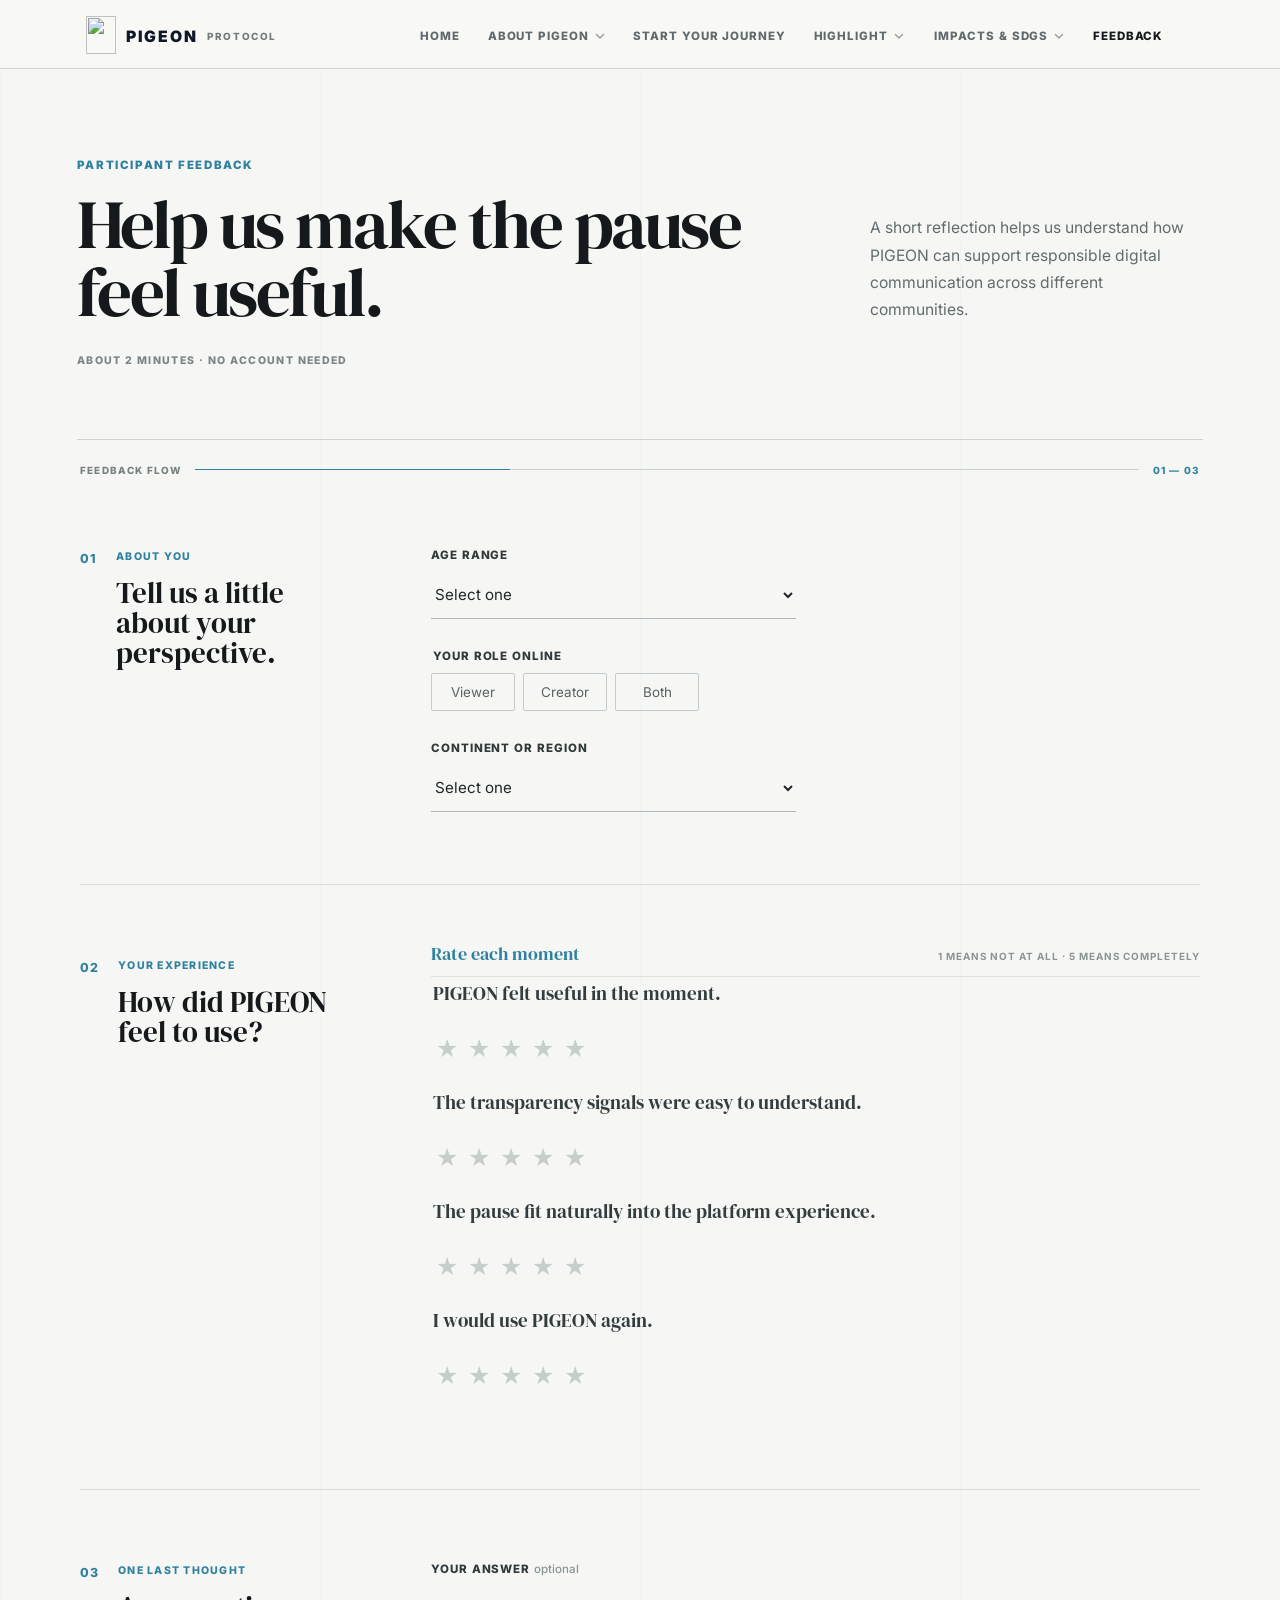
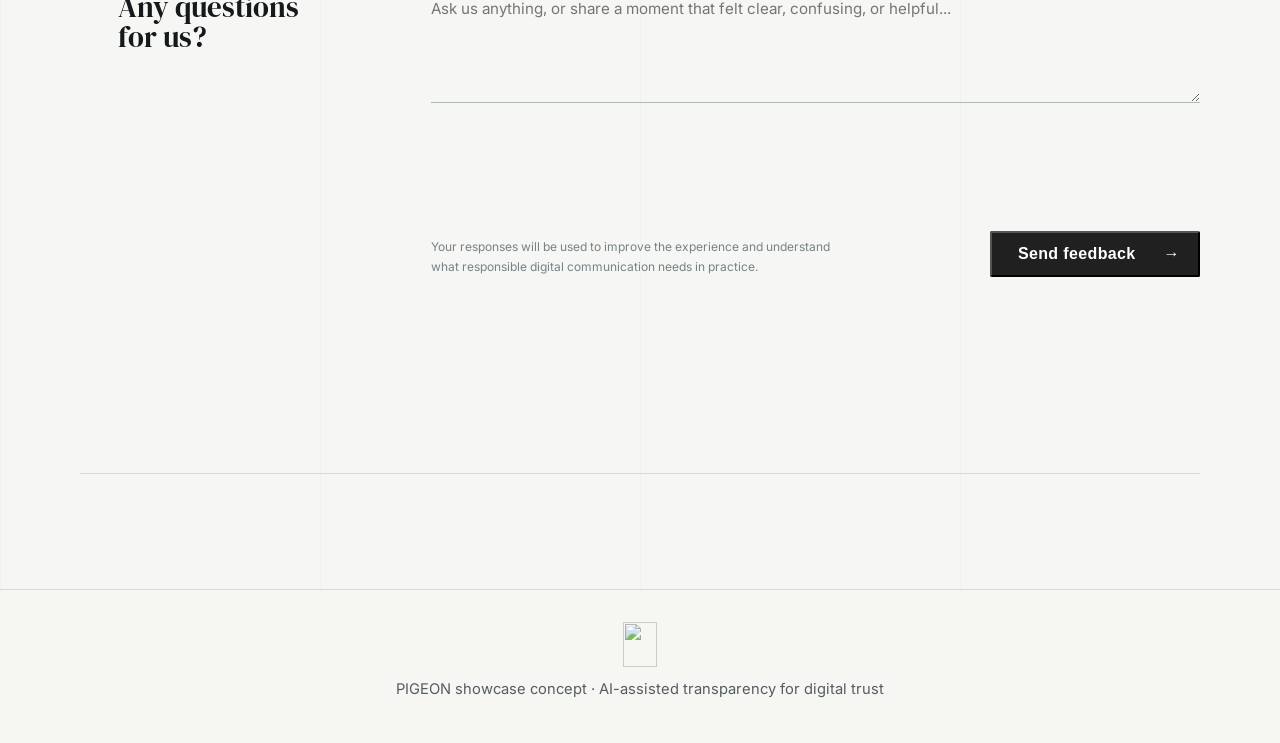
==== commit e2086d70: "Update PIGEON showcase interactions and feedback" ====
--- a/feedback.html
+++ b/feedback.html
@@ -33,10 +33,17 @@
           <a href="highlight.html">Highlight</a>
           <div class="nav-dropdown" aria-label="Highlight sections">
             <a href="highlight.html#tiers">Trust Tiers</a>
+            <a href="highlight.html#mil-quiz">MIL Mini Challenge</a>
             <a href="highlight.html#label">Transparency Label</a>
           </div>
         </div>
-        <a href="impact-sdg.html">Impacts &amp; SDGs</a>
+        <div class="nav-group">
+          <a href="impact-sdg.html">Impacts &amp; SDGs</a>
+          <div class="nav-dropdown" aria-label="Impacts and SDGs sections">
+            <a href="impact-sdg.html#impact">Impact</a>
+            <a href="impact-sdg.html#sdgs">SDGs</a>
+          </div>
+        </div>
         <a href="feedback.html" aria-current="page">Feedback</a>
       </nav>
     </header>
@@ -174,12 +181,12 @@
               <span>03</span>
               <div>
                 <p class="feedback-kicker">One last thought</p>
-                <h2>What should we improve first?</h2>
+                <h2>Any questions for us?</h2>
               </div>
             </div>
             <label class="feedback-field feedback-message-field">
               <span>Your answer <em>optional</em></span>
-              <textarea name="message" rows="4" placeholder="A moment that felt clear, confusing, or especially helpful..."></textarea>
+              <textarea name="message" rows="4" placeholder="Ask us anything, or share a moment that felt clear, confusing, or helpful..."></textarea>
             </label>
             <div class="feedback-submit-row">
               <p>Your responses will be used to improve the experience and understand what responsible digital communication needs in practice.</p>
@@ -194,13 +201,32 @@
       </section>
     </main>
 
+    <div class="feedback-success-popout hidden" id="feedbackSuccess" role="dialog" aria-modal="true" aria-labelledby="feedbackSuccessTitle">
+      <div class="feedback-success-card">
+        <button class="feedback-success-close" id="feedbackSuccessClose" type="button" aria-label="Close feedback success message">×</button>
+        <div class="mail-open-icon" aria-hidden="true">
+          <img src="Picture/logo/3.png" alt="" />
+        </div>
+        <p>Message received</p>
+        <h2 id="feedbackSuccessTitle">Feedback submitted successfully.</h2>
+        <span>Thank you for helping PIGEON improve responsible digital communication.</span>
+      </div>
+    </div>
+
     <footer class="site-footer">
       <img class="footer-logo" src="Picture/logo/3.png" alt="" aria-hidden="true" />
       <p>PIGEON showcase concept · AI-assisted transparency for digital trust</p>
     </footer>
+    <script src="https://cdn.jsdelivr.net/npm/@supabase/supabase-js@2"></script>
     <script>
+      const supabaseUrl = "https://enfblscmnnhalsugnysp.supabase.co";
+      const supabasePublishableKey = "sb_publishable_ciKMg5kx76uVNP6RosaFNw_QdEZgcrx";
+      const feedbackClient = window.supabase.createClient(supabaseUrl, supabasePublishableKey);
       const feedbackForm = document.querySelector("#feedbackForm");
       const feedbackStatus = document.querySelector("#feedbackStatus");
+      const feedbackSuccess = document.querySelector("#feedbackSuccess");
+      const feedbackSuccessClose = document.querySelector("#feedbackSuccessClose");
+      const feedbackSubmitButton = feedbackForm.querySelector("button[type='submit']");
 
       document.querySelectorAll(".star-rating").forEach((rating) => {
         const fieldName = `${rating.dataset.rating}_rating`;
@@ -237,7 +263,7 @@
         });
       });
 
-      feedbackForm.addEventListener("submit", (event) => {
+      feedbackForm.addEventListener("submit", async (event) => {
         event.preventDefault();
         if (!feedbackForm.reportValidity()) return;
 
@@ -247,15 +273,32 @@
           .some((field) => !response[field]);
         if (missingRating) {
           feedbackStatus.textContent = "Please choose a star rating for each statement.";
+          feedbackSuccess.classList.add("hidden");
           return;
         }
         const submission = {
-          ...response,
-          submitted_at: new Date().toISOString(),
+          age_range: response.age_range,
+          role: response.role,
+          continent: response.continent,
+          useful_rating: Number(response.useful_rating),
+          clear_rating: Number(response.clear_rating),
+          natural_rating: Number(response.natural_rating),
+          return_rating: Number(response.return_rating),
+          message: response.message || null,
+          page_path: window.location.pathname,
+          user_agent: navigator.userAgent,
         };
-        const saved = JSON.parse(localStorage.getItem("pigeon_feedback") || "[]");
-        saved.push(submission);
-        localStorage.setItem("pigeon_feedback", JSON.stringify(saved));
+
+        feedbackSubmitButton.disabled = true;
+        feedbackStatus.textContent = "Sending feedback...";
+
+        const { error } = await feedbackClient.from("feedback").insert(submission);
+        if (error) {
+          feedbackStatus.textContent = "Feedback could not be sent. Please try again.";
+          feedbackSuccess.classList.add("hidden");
+          feedbackSubmitButton.disabled = false;
+          return;
+        }
 
         feedbackForm.reset();
         document.querySelectorAll(".star-rating button").forEach((button) => {
@@ -263,7 +306,22 @@
           button.setAttribute("aria-checked", "false");
         });
         feedbackStatus.textContent = "Thank you. Your perspective has been recorded.";
+        feedbackSuccess.classList.remove("hidden");
+        feedbackSuccessClose.focus();
+        feedbackSubmitButton.disabled = false;
         feedbackForm.classList.add("is-submitted");
+      });
+
+      feedbackSuccessClose.addEventListener("click", () => {
+        feedbackSuccess.classList.add("hidden");
+      });
+
+      feedbackSuccess.addEventListener("click", (event) => {
+        if (event.target === feedbackSuccess) feedbackSuccess.classList.add("hidden");
+      });
+
+      document.addEventListener("keydown", (event) => {
+        if (event.key === "Escape") feedbackSuccess.classList.add("hidden");
       });
     </script>
   </body>
--- a/styles.css
+++ b/styles.css
@@ -3677,8 +3677,10 @@
 }
 
 .ig-media {
+  position: relative;
   display: grid;
   min-height: 330px;
+  overflow: hidden;
   align-content: center;
   justify-items: center;
   gap: 16px;
@@ -3690,13 +3692,31 @@
     linear-gradient(160deg, rgba(196, 53, 132, 0.9), rgba(253, 193, 105, 0.82));
 }
 
+.ig-media img {
+  position: absolute;
+  inset: 0;
+  width: 100%;
+  height: 100%;
+  object-fit: cover;
+}
+
+.ig-media img.hidden {
+  display: none;
+}
+
 .ig-story-pill {
+  position: absolute;
+  top: 14px;
+  left: 14px;
+  z-index: 1;
   padding: 9px 12px;
+  color: #ffffff;
   font-size: 0.8rem;
   font-weight: 800;
-  background: rgba(0, 0, 0, 0.18);
+  background: rgba(0, 0, 0, 0.36);
   border: 1px solid rgba(255, 255, 255, 0.28);
   border-radius: 999px;
+  backdrop-filter: blur(8px);
 }
 
 .ig-media p {
@@ -5693,6 +5713,39 @@
   border-left-color: #bfc5c3;
 }
 
+.tier-rules-heading {
+  display: grid;
+  gap: 7px;
+  padding-bottom: 22px;
+  border-bottom: 1px solid #bfc5c3;
+}
+
+.tier-rules-heading span {
+  color: #2f819f;
+  font-size: 0.62rem;
+  font-weight: 850;
+  letter-spacing: 0.13em;
+  text-transform: uppercase;
+}
+
+.tier-rules-heading h3 {
+  margin: 0;
+  color: var(--ink);
+  font-family: "DM Serif Display", Georgia, serif;
+  font-size: clamp(1.7rem, 2.2vw, 2.45rem);
+  font-weight: 400;
+  line-height: 1.02;
+  letter-spacing: -0.02em;
+}
+
+.tier-rules-heading p {
+  max-width: 31ch;
+  margin: 3px 0 0;
+  color: #626c6f;
+  font-size: 0.86rem;
+  line-height: 1.6;
+}
+
 .tier-avatar {
   display: block;
   width: 46px;
@@ -5748,8 +5801,8 @@
 
 .tier-rules ul {
   gap: 0;
-  margin-top: 20px;
-  border-top: 1px solid #d1d5d2;
+  margin-top: 0;
+  border-top: 0;
 }
 
 .tier-rules li {
@@ -6944,6 +6997,37 @@
   display: none;
 }
 
+.creator-copy.tone-balanced {
+  padding-left: 12px;
+  border-left: 2px solid #2f819f;
+}
+
+.creator-context-line,
+.creator-disclosure-line {
+  display: flex;
+  gap: 8px;
+  align-items: flex-start;
+  margin-top: 8px;
+  padding: 8px 0 0;
+  color: #4f5f62;
+  font-size: 0.72rem;
+  font-weight: 720;
+  line-height: 1.45;
+  border-top: 1px solid rgba(22, 25, 27, 0.08);
+  animation: creator-analysis-in 220ms ease both;
+}
+
+.creator-context-line.hidden,
+.creator-disclosure-line.hidden {
+  display: none;
+}
+
+.creator-context-line span:first-child,
+.creator-disclosure-line span:first-child {
+  color: #2f819f;
+  font-weight: 900;
+}
+
 .creator-preview {
   grid-template-columns: 96px minmax(0, 1fr);
   gap: 12px;
@@ -7089,28 +7173,42 @@
 }
 
 .creator-editor.tutorial-active .creator-case-grid button {
-  opacity: 0.36;
-}
-
-.creator-editor.tutorial-active .creator-case-grid button.tutorial-target {
   position: relative;
   z-index: 2;
-  color: #ffffff;
-  background: #111827;
-  border-color: #111827;
+  color: #111827;
+  background: rgba(255, 255, 255, 0.86);
+  border-color: rgba(47, 129, 159, 0.42);
   opacity: 1;
-  animation: creator-target-pulse 1.45s ease-in-out infinite;
-}
-
-@keyframes creator-target-pulse {
+  animation: creator-case-option-pulse 1.8s ease-in-out infinite;
+}
+
+@keyframes creator-case-option-pulse {
   0%,
   100% {
-    box-shadow: 0 0 0 0 rgba(17, 24, 39, 0.28), 0 0 0 1px rgba(255, 255, 255, 0.72) inset;
+    box-shadow: 0 0 0 0 rgba(47, 129, 159, 0.08);
   }
 
   50% {
-    box-shadow: 0 0 0 7px rgba(17, 24, 39, 0.1), 0 0 0 1px rgba(255, 255, 255, 0.88) inset;
-  }
+    box-shadow: 0 0 0 5px rgba(47, 129, 159, 0.1);
+  }
+}
+
+.creator-editor.tutorial-active .creator-case-grid {
+  position: relative;
+  z-index: 6;
+  gap: 8px;
+}
+
+.creator-editor.tutorial-active .creator-case-grid::before {
+  position: absolute;
+  top: -22px;
+  left: 0;
+  color: #2f819f;
+  content: "Choose any case to begin";
+  font-size: 0.58rem;
+  font-weight: 850;
+  letter-spacing: 0.1em;
+  text-transform: uppercase;
 }
 
 .image-analysis {
@@ -7146,6 +7244,286 @@
   .creator-case-grid,
   .draft-tools {
     grid-template-columns: 1fr;
+  }
+}
+
+/* Creator dual capability layout: caption review and image recognition stay visible together. */
+.creator-dual-checks {
+  display: grid;
+  grid-template-columns: minmax(0, 1fr);
+  gap: 14px;
+  align-items: start;
+}
+
+.creator-check-module {
+  display: grid;
+  align-content: start;
+  gap: 14px;
+  min-width: 0;
+  padding: 16px;
+  background: rgba(255, 255, 255, 0.72);
+  border: 1px solid rgba(22, 25, 27, 0.1);
+  border-radius: 6px;
+}
+
+.creator-check-module.image-module {
+  position: relative;
+  grid-template-columns: minmax(0, 0.72fr) minmax(240px, 1.28fr);
+  column-gap: 22px;
+  align-items: start;
+  background: rgba(248, 251, 250, 0.88);
+}
+
+.creator-check-module.image-module .creator-module-top {
+  grid-column: 1 / -1;
+}
+
+.creator-check-module.image-module .creator-preview {
+  grid-column: 1;
+}
+
+.creator-check-module.image-module .creator-upload-panel {
+  grid-column: 2;
+}
+
+.creator-module-top {
+  display: flex;
+  justify-content: space-between;
+  gap: 14px;
+  align-items: start;
+  padding-bottom: 12px;
+  border-bottom: 1px solid rgba(22, 25, 27, 0.1);
+}
+
+.creator-module-top span {
+  display: block;
+  color: #2f819f;
+  font-size: 0.62rem;
+  font-weight: 850;
+  letter-spacing: 0.12em;
+  text-transform: uppercase;
+}
+
+.creator-module-top strong {
+  display: block;
+  margin-top: 3px;
+  color: #1f2326;
+  font-size: 0.86rem;
+  font-weight: 750;
+  line-height: 1.35;
+}
+
+.creator-module-top small {
+  flex-shrink: 0;
+  color: #7a8587;
+  font-size: 0.58rem;
+  font-weight: 850;
+  letter-spacing: 0.11em;
+  text-transform: uppercase;
+}
+
+.creator-dual-checks .creator-case-panel {
+  margin: 0;
+  padding: 0;
+  border: 0;
+}
+
+.creator-dual-checks .creator-preview {
+  grid-template-columns: 88px minmax(0, 1fr);
+  padding: 0;
+  border: 0;
+  background: transparent;
+}
+
+.creator-dual-checks .preview-media {
+  position: relative;
+  display: grid;
+  min-height: 116px;
+  overflow: hidden;
+  place-items: center;
+  background: #e8eeee;
+}
+
+.creator-dual-checks .preview-media img {
+  width: 100%;
+  height: 100%;
+  min-height: 116px;
+  object-fit: cover;
+}
+
+.creator-dual-checks .preview-media img.hidden {
+  display: none;
+}
+
+.creator-dual-checks .preview-media img:not(.hidden) + span {
+  display: none;
+}
+
+.creator-dual-checks .creator-upload-panel,
+.creator-workspace[data-phase="case"] .creator-dual-checks .creator-upload-panel,
+.creator-workspace[data-phase="type"] .creator-dual-checks .creator-upload-panel {
+  display: grid;
+  max-height: none;
+  padding-top: 0;
+  margin-top: 0;
+  overflow: visible;
+  border-top: 0;
+  opacity: 1;
+  pointer-events: auto;
+  transform: none;
+}
+
+.creator-dual-checks .image-analysis {
+  min-height: 105px;
+}
+
+.creator-editor.tutorial-active .image-module {
+  opacity: 0.22;
+  filter: saturate(0.35);
+}
+
+/* Creator publishing sequence: visual first, caption second, analysis third. */
+.creator-post-visual {
+  display: grid;
+  gap: 7px;
+  margin: 12px 0 0;
+  overflow: hidden;
+  background: #e8eeee;
+  border: 1px solid rgba(22, 25, 27, 0.1);
+  border-radius: 5px;
+}
+
+.creator-post-visual.hidden {
+  display: none;
+}
+
+.creator-post-visual img {
+  display: block;
+  width: 100%;
+  height: clamp(150px, 19vw, 220px);
+  object-fit: cover;
+}
+
+.creator-post-visual span {
+  padding: 0 12px 10px;
+  color: #7a8587;
+  font-size: 0.59rem;
+  font-weight: 800;
+  letter-spacing: 0.1em;
+  text-transform: uppercase;
+}
+
+.creator-image-analysis {
+  display: grid;
+  gap: 4px;
+  margin-top: 10px;
+  padding: 11px 13px;
+  border-left: 2px solid #2f819f;
+  background: rgba(47, 129, 159, 0.06);
+  opacity: 1;
+  transform: translateY(0);
+  transition: opacity 180ms ease, transform 180ms ease;
+}
+
+.creator-image-analysis.hidden {
+  display: none;
+}
+
+.creator-image-analysis.active {
+  animation: creator-analysis-in 260ms ease both;
+}
+
+.creator-image-analysis span {
+  color: #2f819f;
+  font-size: 0.59rem;
+  font-weight: 850;
+  letter-spacing: 0.11em;
+  text-transform: uppercase;
+}
+
+.creator-image-analysis strong {
+  color: #1f2326;
+  font-size: 0.78rem;
+  line-height: 1.35;
+}
+
+.creator-image-analysis p {
+  margin: 0;
+  color: #5d696b;
+  font-size: 0.72rem;
+  line-height: 1.5;
+}
+
+.creator-xp-notice {
+  display: grid;
+  gap: 3px;
+  margin-top: 16px;
+  padding: 12px 13px;
+  border-left: 2px solid #2f819f;
+  background: rgba(47, 129, 159, 0.07);
+}
+
+.creator-xp-notice.hidden {
+  display: none;
+}
+
+.creator-xp-notice strong {
+  color: #2f819f;
+  font-size: 0.86rem;
+  font-weight: 850;
+}
+
+.creator-xp-notice span {
+  color: #647174;
+  font-size: 0.7rem;
+  line-height: 1.45;
+}
+
+.creator-xp-notice.is-new {
+  animation: creator-xp-in 420ms cubic-bezier(0.2, 0.8, 0.2, 1) both;
+}
+
+@keyframes creator-analysis-in {
+  from {
+    opacity: 0;
+    transform: translateY(5px);
+  }
+
+  to {
+    opacity: 1;
+    transform: translateY(0);
+  }
+}
+
+@keyframes creator-xp-in {
+  0% {
+    opacity: 0;
+    transform: translateY(8px);
+  }
+
+  70% {
+    opacity: 1;
+    transform: translateY(-2px);
+  }
+
+  100% {
+    opacity: 1;
+    transform: translateY(0);
+  }
+}
+
+@media (max-width: 900px) {
+  .creator-dual-checks {
+    grid-template-columns: 1fr;
+  }
+
+  .creator-check-module.image-module {
+    grid-template-columns: 1fr;
+  }
+
+  .creator-check-module.image-module .creator-preview,
+  .creator-check-module.image-module .creator-upload-panel {
+    grid-column: 1;
   }
 }
 
@@ -10004,6 +10382,95 @@
   text-transform: none;
 }
 
+.hero-about-link {
+  display: inline-flex;
+  align-items: center;
+  min-height: 42px;
+  color: var(--ink);
+  font-size: 0.72rem;
+  font-weight: 850;
+  letter-spacing: 0.09em;
+  text-transform: uppercase;
+  border-bottom: 1px solid rgba(22, 25, 27, 0.32);
+  transition: color 160ms ease, border-color 160ms ease, transform 160ms ease;
+}
+
+.hero-about-link:hover,
+.hero-about-link:focus-visible {
+  color: #2f819f;
+  border-bottom-color: #2f819f;
+  transform: translateX(2px);
+}
+
+.journey-transfer-pair {
+  display: flex;
+  flex-wrap: wrap;
+  justify-content: center;
+  gap: clamp(28px, 6vw, 84px);
+}
+
+.journey-transfer {
+  margin: 0;
+}
+
+.journey-transfer:first-child a {
+  color: #667174;
+}
+
+.journey-transfer:first-child a:hover,
+.journey-transfer:first-child a:focus-visible {
+  color: #2f819f;
+  transform: translateX(-2px);
+}
+
+/* PIGEON icon placement inside viewer and creator simulations. */
+.pigeon-inline-icon,
+.pigeon-panel-icon,
+.creator-pigeon-icon,
+.creator-module-icon {
+  display: block;
+  object-fit: contain;
+  flex-shrink: 0;
+}
+
+.pigeon-inline-icon {
+  width: 22px;
+  height: 22px;
+  opacity: 0.74;
+}
+
+.pigeon-panel-icon {
+  width: 25px;
+  height: 25px;
+  opacity: 0.82;
+}
+
+.pigeon-modal .overlay-top {
+  grid-template-columns: auto minmax(0, 1fr) auto;
+}
+
+.creator-pigeon-icon {
+  width: 28px;
+  height: 28px;
+}
+
+.creator-pigeon-icon.small,
+.creator-module-icon {
+  width: 24px;
+  height: 24px;
+}
+
+.creator-module-top {
+  display: flex;
+  justify-content: flex-start;
+  gap: 10px;
+  align-items: flex-start;
+}
+
+.creator-module-top small {
+  margin-left: auto;
+}
+
 .impact-page .home-transfer {
   padding: 0;
   margin-right: auto;
@@ -10349,16 +10816,6 @@
   transform: translateY(-2px) scale(1.04);
 }
 
-.star-rating::after {
-  content: "5";
-  align-self: center;
-  margin-left: 6px;
-  color: #9aa4a2;
-  font-size: 0.62rem;
-  font-weight: 800;
-  letter-spacing: 0.08em;
-}
-
 .feedback-step-last {
   grid-template-rows: auto auto auto;
 }
@@ -10417,6 +10874,130 @@
   color: #2f819f;
   font-size: 0.82rem;
   font-weight: 700;
+}
+
+.feedback-success-popout {
+  position: fixed;
+  inset: 0;
+  z-index: 120;
+  display: grid;
+  place-items: center;
+  padding: 22px;
+  background: rgba(17, 24, 39, 0.34);
+  backdrop-filter: blur(8px);
+}
+
+.feedback-success-popout.hidden {
+  display: none;
+}
+
+.feedback-success-card {
+  position: relative;
+  display: grid;
+  width: min(100%, 420px);
+  justify-items: center;
+  padding: 34px 30px 30px;
+  text-align: center;
+  background: #fbfbf8;
+  border: 1px solid rgba(22, 25, 27, 0.16);
+  border-radius: 6px;
+  box-shadow: 0 22px 70px rgba(17, 24, 39, 0.16);
+  animation: mail-popout 420ms cubic-bezier(0.2, 0.8, 0.2, 1) both;
+}
+
+.feedback-success-card::before {
+  position: absolute;
+  inset: 12px;
+  content: "";
+  border: 1px solid rgba(47, 129, 159, 0.1);
+  pointer-events: none;
+}
+
+.feedback-success-close {
+  position: absolute;
+  top: 10px;
+  right: 12px;
+  z-index: 4;
+  width: 30px;
+  height: 30px;
+  color: #6b7476;
+  font: inherit;
+  font-size: 1.15rem;
+  background: transparent;
+  border: 0;
+  cursor: pointer;
+}
+
+.feedback-success-close:focus-visible {
+  outline: 1px solid rgba(22, 25, 27, 0.72);
+  outline-offset: 2px;
+}
+
+.mail-open-icon {
+  position: relative;
+  display: grid;
+  width: 118px;
+  height: 62px;
+  place-items: center;
+  margin-bottom: 20px;
+  background: #ffffff;
+  border: 1px solid rgba(47, 129, 159, 0.28);
+  border-radius: 4px;
+}
+
+.mail-open-icon::before {
+  position: absolute;
+  content: "";
+  inset: 7px;
+  border: 1px solid rgba(22, 25, 27, 0.08);
+  pointer-events: none;
+}
+
+.mail-open-icon img {
+  position: relative;
+  z-index: 1;
+  width: 30px;
+  height: 30px;
+  object-fit: contain;
+}
+
+.feedback-success-card > p {
+  margin: 0 0 9px;
+  color: #2f819f;
+  font-size: 0.62rem;
+  font-weight: 850;
+  letter-spacing: 0.13em;
+  text-transform: uppercase;
+}
+
+.feedback-success-card h2 {
+  max-width: 320px;
+  margin: 0;
+  color: var(--ink);
+  font-family: "DM Serif Display", Georgia, serif;
+  font-size: clamp(1.9rem, 4vw, 2.65rem);
+  font-weight: 400;
+  line-height: 1.02;
+}
+
+.feedback-success-card > span {
+  max-width: 310px;
+  margin-top: 14px;
+  color: #667174;
+  font-size: 0.86rem;
+  line-height: 1.58;
+}
+
+@keyframes mail-popout {
+  from {
+    opacity: 0;
+    transform: translateY(14px) scale(0.97);
+  }
+
+  to {
+    opacity: 1;
+    transform: translateY(0) scale(1);
+  }
 }
 
 .feedback-form.is-submitted .feedback-status {
@@ -10499,8 +11080,269 @@
     text-align: left;
   }
 
-  .feedback-submit-row {
+.feedback-submit-row {
     align-items: flex-start;
     flex-direction: column;
   }
 }
+
+/* Highlight page: ad-like MIL mini challenge for trust tier practice. */
+.mil-quiz-section {
+  background: #fbfbf8;
+  border-top: 1px solid rgba(22, 25, 27, 0.08);
+}
+
+.mil-quiz-showcase {
+  display: grid;
+  grid-template-columns: minmax(0, 0.92fr) minmax(280px, 0.42fr);
+  gap: 0;
+  max-width: 1120px;
+  margin: clamp(36px, 5vw, 64px) auto 0;
+  border-top: 1px solid #bfc5c3;
+  border-bottom: 1px solid #bfc5c3;
+}
+
+.mil-ad-shell,
+.mil-reward-panel {
+  padding: clamp(24px, 3vw, 34px);
+}
+
+.mil-ad-shell {
+  border-right: 1px solid #bfc5c3;
+}
+
+.mil-ad-top {
+  display: flex;
+  justify-content: space-between;
+  gap: 16px;
+  align-items: center;
+  margin-bottom: 18px;
+}
+
+.mil-ad-top span,
+.mil-reward-panel > span,
+.mil-ad-kicker {
+  color: #2f819f;
+  font-size: 0.62rem;
+  font-weight: 850;
+  letter-spacing: 0.13em;
+  text-transform: uppercase;
+}
+
+.mil-ad-top button {
+  padding: 0;
+  color: #7a8587;
+  font: inherit;
+  font-size: 0.66rem;
+  font-weight: 800;
+  letter-spacing: 0.1em;
+  text-transform: uppercase;
+  background: transparent;
+  border: 0;
+  cursor: pointer;
+}
+
+.mil-ad-card {
+  display: grid;
+  grid-template-columns: auto minmax(0, 1fr);
+  gap: 18px 22px;
+  align-items: start;
+  padding: clamp(20px, 3vw, 30px);
+  background: #ffffff;
+  border: 1px solid rgba(22, 25, 27, 0.12);
+  border-radius: 6px;
+}
+
+.mil-ad-badge {
+  display: grid;
+  gap: 7px;
+  justify-items: center;
+}
+
+.mil-ad-badge span {
+  display: grid;
+  width: 42px;
+  height: 42px;
+  place-items: center;
+  color: #fff;
+  font-family: "DM Serif Display", Georgia, serif;
+  font-size: 1.45rem;
+  background: #111827;
+  border-radius: 50%;
+}
+
+.mil-ad-badge strong {
+  color: #7a8587;
+  font-size: 0.6rem;
+  font-weight: 850;
+  letter-spacing: 0.1em;
+  text-transform: uppercase;
+}
+
+.mil-ad-copy h3 {
+  max-width: 620px;
+  margin: 7px 0 0;
+  color: var(--ink);
+  font-family: "DM Serif Display", Georgia, serif;
+  font-size: clamp(1.8rem, 3vw, 3.1rem);
+  font-weight: 400;
+  line-height: 1.04;
+  letter-spacing: -0.02em;
+}
+
+.mil-options {
+  display: grid;
+  grid-column: 2;
+  gap: 8px;
+}
+
+.mil-options button {
+  min-height: 46px;
+  padding: 11px 14px;
+  color: #3f484c;
+  font: inherit;
+  font-size: 0.86rem;
+  font-weight: 720;
+  text-align: left;
+  background: #f7f8f5;
+  border: 1px solid rgba(22, 25, 27, 0.1);
+  border-radius: 4px;
+  cursor: pointer;
+  transition: background-color 160ms ease, border-color 160ms ease, transform 160ms ease;
+}
+
+.mil-options button:hover:not(:disabled),
+.mil-options button:focus-visible {
+  border-color: rgba(47, 129, 159, 0.42);
+  background: rgba(47, 129, 159, 0.06);
+  transform: translateY(-1px);
+}
+
+.mil-options button.correct {
+  color: #1f5f4d;
+  background: rgba(34, 197, 94, 0.1);
+  border-color: rgba(34, 197, 94, 0.34);
+}
+
+.mil-options button.incorrect {
+  color: #8a3a3a;
+  background: rgba(220, 38, 38, 0.08);
+  border-color: rgba(220, 38, 38, 0.26);
+}
+
+.mil-feedback {
+  grid-column: 2;
+  min-height: 1.35em;
+  color: #5d696b;
+  font-size: 0.82rem;
+  line-height: 1.5;
+}
+
+.mil-progress {
+  grid-column: 1 / -1;
+  height: 2px;
+  overflow: hidden;
+  background: #e1e5e2;
+}
+
+.mil-progress span {
+  display: block;
+  width: 0;
+  height: 100%;
+  background: #2f819f;
+  transition: width 220ms ease;
+}
+
+.mil-reward-panel {
+  display: grid;
+  align-content: start;
+  gap: 16px;
+}
+
+.mil-reward-panel h3 {
+  margin: 0;
+  color: var(--ink);
+  font-family: "DM Serif Display", Georgia, serif;
+  font-size: clamp(1.7rem, 2.35vw, 2.5rem);
+  font-weight: 400;
+  line-height: 1.04;
+}
+
+.mil-reward-panel p {
+  margin: 0;
+  color: #626c6f;
+  font-size: 0.88rem;
+  line-height: 1.65;
+}
+
+.mil-reward-meter {
+  display: grid;
+  gap: 12px;
+  padding-top: 18px;
+  border-top: 1px solid #d1d5d2;
+}
+
+.mil-reward-meter div {
+  display: flex;
+  gap: 7px;
+  align-items: baseline;
+}
+
+.mil-reward-meter strong {
+  color: #2f819f;
+  font-family: "DM Serif Display", Georgia, serif;
+  font-size: 3rem;
+  font-weight: 400;
+  line-height: 1;
+}
+
+.mil-reward-meter span,
+.mil-reward-meter b {
+  color: #5d696b;
+  font-size: 0.8rem;
+  line-height: 1.45;
+}
+
+.mil-quiz-showcase.complete .mil-ad-card {
+  animation: mil-complete 420ms ease both;
+}
+
+@keyframes mil-complete {
+  0% {
+    transform: translateY(0);
+  }
+
+  50% {
+    transform: translateY(-4px);
+  }
+
+  100% {
+    transform: translateY(0);
+  }
+}
+
+@media (max-width: 860px) {
+  .mil-quiz-showcase {
+    grid-template-columns: 1fr;
+  }
+
+  .mil-ad-shell {
+    border-right: 0;
+    border-bottom: 1px solid #bfc5c3;
+  }
+}
+
+@media (max-width: 560px) {
+  .mil-ad-card {
+    grid-template-columns: 1fr;
+  }
+
+  .mil-ad-badge {
+    justify-items: start;
+  }
+
+  .mil-options,
+  .mil-feedback {
+    grid-column: 1;
+  }
+}
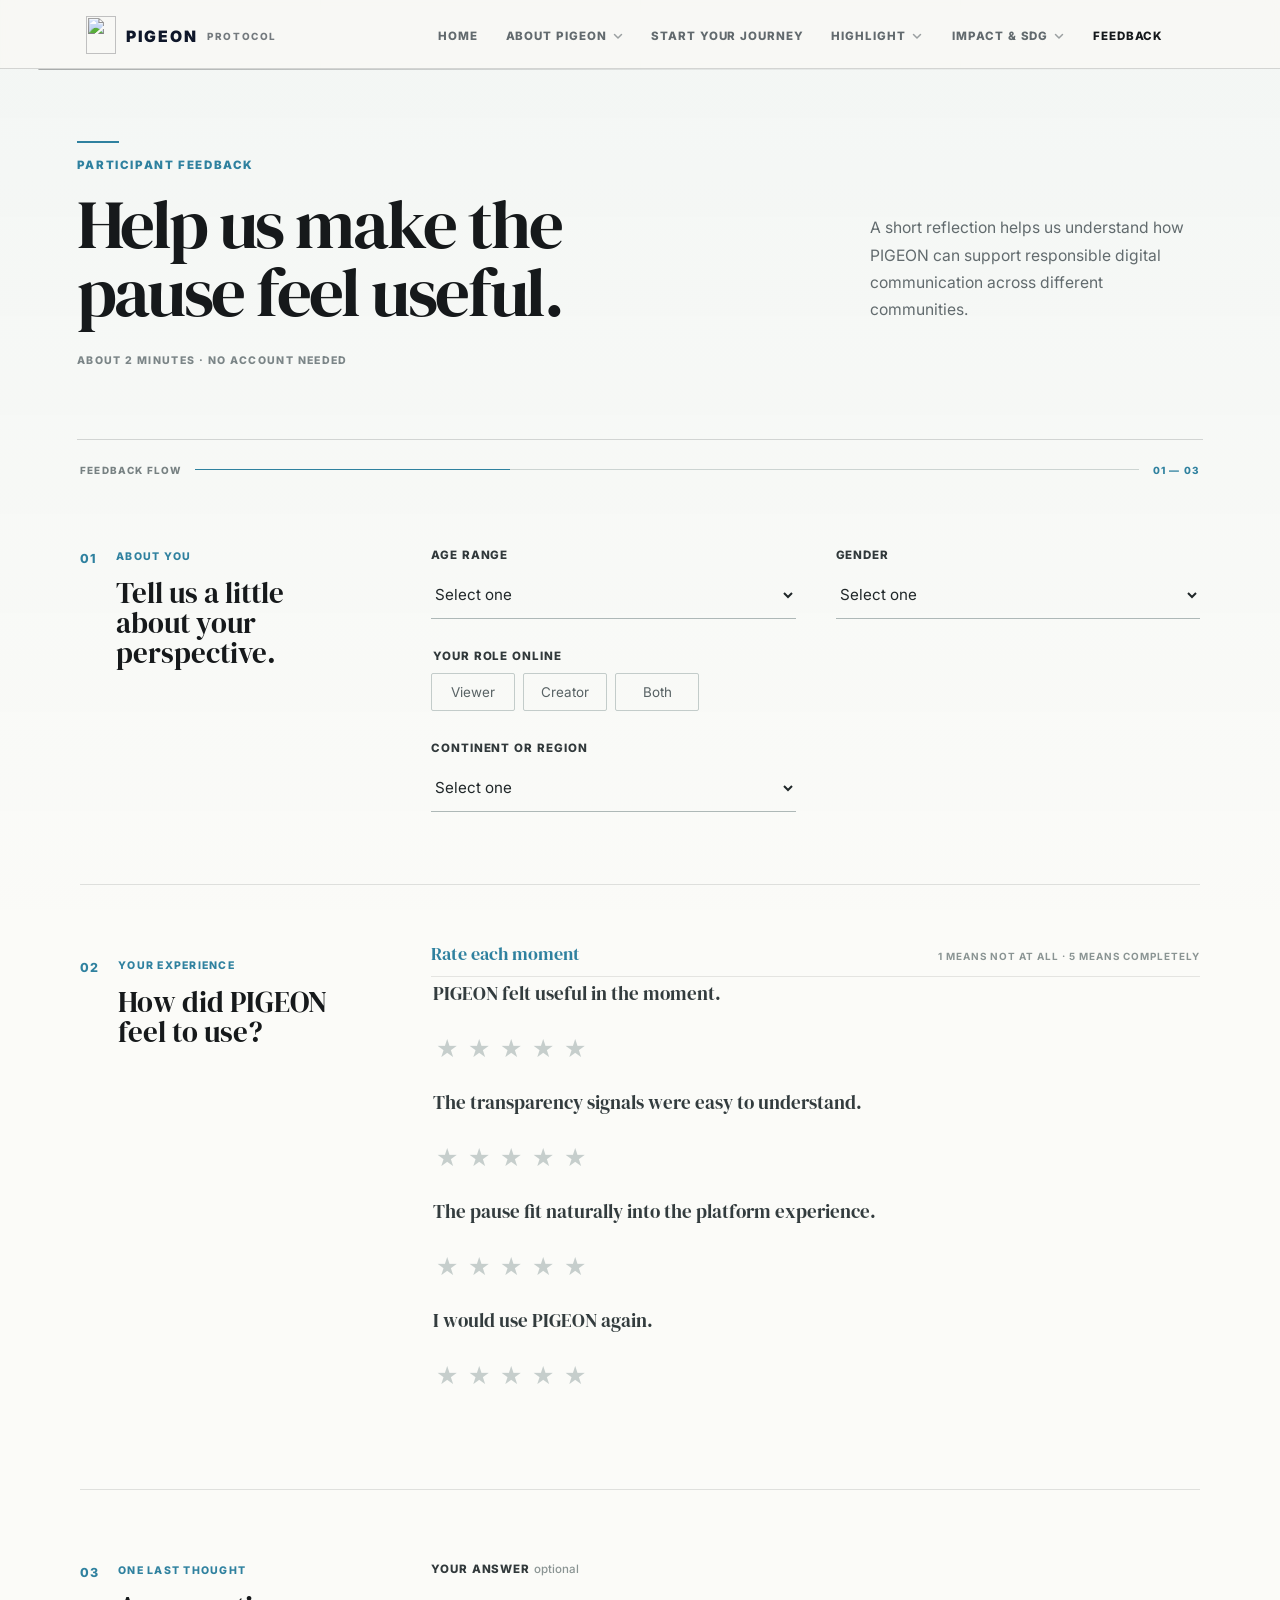
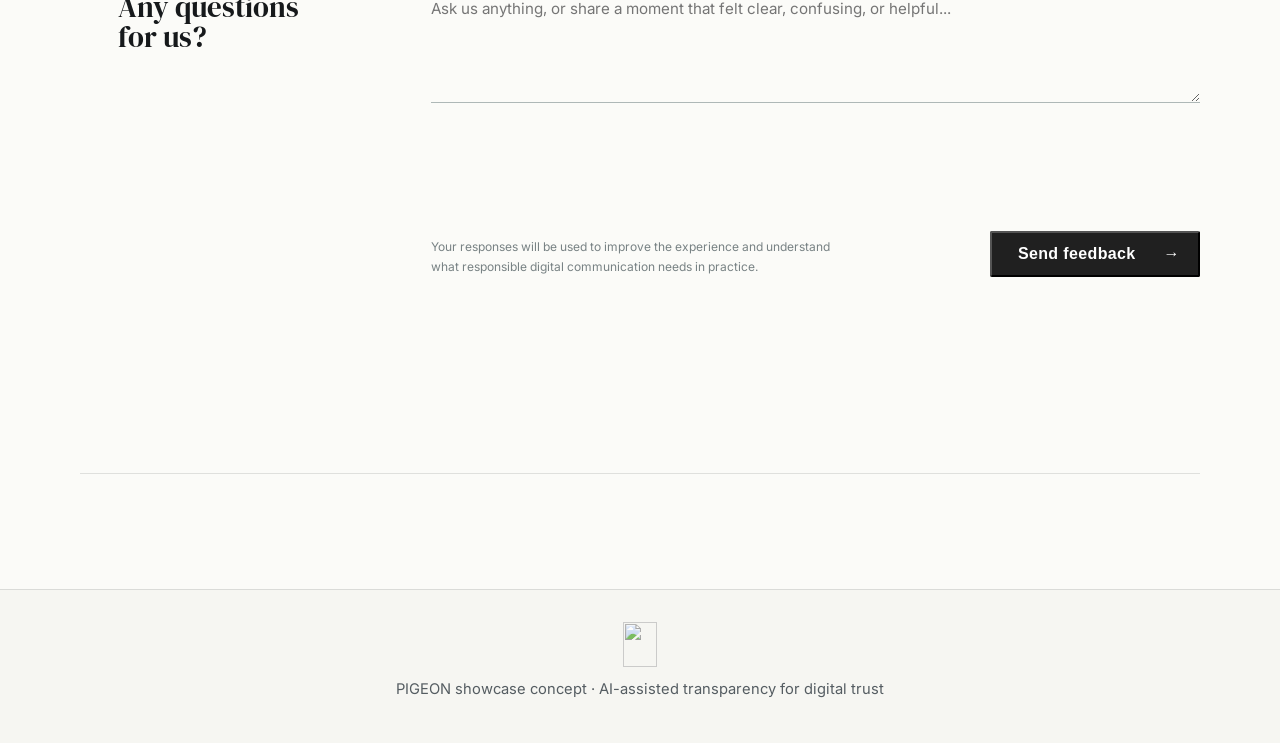
==== commit b1f8f190: "Normalize navigation labels and feedback fields" ====
--- a/feedback.html
+++ b/feedback.html
@@ -24,7 +24,7 @@
         <div class="nav-group">
           <a href="what-is-pigeon.html">About Pigeon</a>
           <div class="nav-dropdown" aria-label="About Pigeon sections">
-            <a href="what-is-pigeon.html#problem">Problem</a>
+            <a href="what-is-pigeon.html#problem">Core Problem</a>
             <a href="what-is-pigeon.html#solution">Solution</a>
           </div>
         </div>
@@ -32,16 +32,16 @@
         <div class="nav-group">
           <a href="highlight.html">Highlight</a>
           <div class="nav-dropdown" aria-label="Highlight sections">
-            <a href="highlight.html#tiers">Trust Tiers</a>
+            <a href="highlight.html#tiers">Trust Tier</a>
             <a href="highlight.html#mil-quiz">MIL Mini Challenge</a>
             <a href="highlight.html#label">Transparency Label</a>
           </div>
         </div>
         <div class="nav-group">
-          <a href="impact-sdg.html">Impacts &amp; SDGs</a>
-          <div class="nav-dropdown" aria-label="Impacts and SDGs sections">
+          <a href="impact-sdg.html">Impact &amp; SDG</a>
+          <div class="nav-dropdown" aria-label="Impact and SDG sections">
             <a href="impact-sdg.html#impact">Impact</a>
-            <a href="impact-sdg.html#sdgs">SDGs</a>
+            <a href="impact-sdg.html#sdgs">SDG</a>
           </div>
         </div>
         <a href="feedback.html" aria-current="page">Feedback</a>
@@ -87,6 +87,17 @@
                   <option>55–64</option>
                   <option>65 or older</option>
                   <option>Prefer not to say</option>
+                </select>
+              </label>
+              <label class="feedback-field">
+                <span>Gender</span>
+                <select name="gender" required>
+                  <option value="" selected disabled>Select one</option>
+                  <option>Female</option>
+                  <option>Male</option>
+                  <option>Non-binary</option>
+                  <option>Prefer not to say</option>
+                  <option>Self-describe</option>
                 </select>
               </label>
               <fieldset class="feedback-field feedback-choice-field">
@@ -278,6 +289,7 @@
         }
         const submission = {
           age_range: response.age_range,
+          gender: response.gender,
           role: response.role,
           continent: response.continent,
           useful_rating: Number(response.useful_rating),
--- a/styles.css
+++ b/styles.css
@@ -1151,7 +1151,6 @@
 
 .solution-features li { display: flex; gap: 9px; align-items: center; }
 .solution-features li::before { width: 14px; height: 14px; content: ""; background: center / 14px 14px no-repeat url("data:image/svg+xml,%3Csvg xmlns='http://www.w3.org/2000/svg' viewBox='0 0 24 24' fill='none' stroke='%232a91be' stroke-width='3' stroke-linecap='round' stroke-linejoin='round'%3E%3Cpath d='m5 12 4 4L19 6'/%3E%3C/svg%3E"); }
-}
 
 .card-number {
   display: inline-block;
@@ -1302,6 +1301,48 @@
 .platform-facebook.active { background: transparent; border-color: var(--line); border-bottom-color: #2776c8; box-shadow: none; }
 .platform-xiaohongshu.active { background: transparent; border-color: var(--line); border-bottom-color: #d9535c; box-shadow: none; }
 .platform-instagram.active { background: transparent; border-color: var(--line); border-bottom-color: #8c5da0; box-shadow: none; }
+
+.platform-tabs {
+  position: relative;
+  gap: 18px;
+  padding-top: 18px;
+  border-bottom: 0;
+}
+
+.platform-tabs::before {
+  position: absolute;
+  top: 0;
+  left: 50%;
+  color: #7a8587;
+  content: "Platform";
+  font-size: 0.56rem;
+  font-weight: 850;
+  letter-spacing: 0.14em;
+  text-transform: uppercase;
+  transform: translateX(-50%);
+}
+
+.platform-tab {
+  min-height: 30px;
+  padding: 0 0 5px;
+  border-right: 0;
+  border-bottom: 1px solid transparent;
+  font-size: 0.63rem;
+  letter-spacing: 0.1em;
+}
+
+.platform-tab b {
+  display: none;
+}
+
+.platform-tab:hover {
+  background: transparent;
+}
+
+.platform-tab.active {
+  margin-bottom: 0;
+  border-bottom-width: 1px;
+}
 
 .simulation-stage {
   position: relative;
@@ -6957,6 +6998,19 @@
   border-color: rgba(17, 24, 39, 0.2);
 }
 
+.creator-guidance {
+  display: flex;
+  align-items: center;
+  min-height: 42px;
+  padding: 10px 12px;
+  color: #2f819f;
+  font-size: 0.72rem;
+  font-weight: 780;
+  line-height: 1.45;
+  background: rgba(47, 129, 159, 0.07);
+  border-left: 2px solid #2f819f;
+}
+
 .creator-case-panel {
   margin: 0;
   padding: 0 0 12px;
@@ -7211,6 +7265,20 @@
   text-transform: uppercase;
 }
 
+.creator-editor.guide-improve .creator-check-grid {
+  position: relative;
+  z-index: 3;
+}
+
+.creator-editor.guide-improve .creator-check-grid button:not(.resolved) {
+  border-color: rgba(47, 129, 159, 0.42);
+  animation: creator-case-option-pulse 1.8s ease-in-out infinite;
+}
+
+.creator-editor.guide-publish .publish-trigger:not(:disabled) {
+  animation: creator-case-option-pulse 1.8s ease-in-out infinite;
+}
+
 .image-analysis {
   max-height: 0;
   padding: 0;
@@ -7455,32 +7523,46 @@
 }
 
 .creator-xp-notice {
-  display: grid;
-  gap: 3px;
-  margin-top: 16px;
-  padding: 12px 13px;
-  border-left: 2px solid #2f819f;
-  background: rgba(47, 129, 159, 0.07);
+  position: absolute;
+  top: 50%;
+  left: 50%;
+  z-index: 30;
+  display: grid;
+  grid-template-columns: auto minmax(0, 1fr);
+  gap: 13px;
+  align-items: center;
+  width: min(86%, 360px);
+  padding: 17px 18px;
+  background: rgba(255, 255, 255, 0.96);
+  border: 1px solid rgba(47, 129, 159, 0.24);
+  box-shadow: 0 18px 48px rgba(17, 24, 39, 0.16);
+  transform: translate(-50%, -50%);
 }
 
 .creator-xp-notice.hidden {
   display: none;
 }
 
+.creator-xp-notice img {
+  width: 34px;
+  height: 34px;
+  object-fit: contain;
+}
+
 .creator-xp-notice strong {
   color: #2f819f;
-  font-size: 0.86rem;
+  font-size: 1.04rem;
   font-weight: 850;
 }
 
 .creator-xp-notice span {
   color: #647174;
-  font-size: 0.7rem;
+  font-size: 0.78rem;
   line-height: 1.45;
 }
 
 .creator-xp-notice.is-new {
-  animation: creator-xp-in 420ms cubic-bezier(0.2, 0.8, 0.2, 1) both;
+  animation: creator-xp-popout 2.8s cubic-bezier(0.2, 0.8, 0.2, 1) both;
 }
 
 @keyframes creator-analysis-in {
@@ -7495,20 +7577,21 @@
   }
 }
 
-@keyframes creator-xp-in {
+@keyframes creator-xp-popout {
   0% {
     opacity: 0;
-    transform: translateY(8px);
-  }
-
-  70% {
+    transform: translate(-50%, calc(-50% + 12px)) scale(0.96);
+  }
+
+  14%,
+  82% {
     opacity: 1;
-    transform: translateY(-2px);
+    transform: translate(-50%, -50%) scale(1);
   }
 
   100% {
-    opacity: 1;
-    transform: translateY(0);
+    opacity: 0;
+    transform: translate(-50%, calc(-50% - 8px)) scale(0.98);
   }
 }
 
@@ -11346,3 +11429,1061 @@
     grid-column: 1;
   }
 }
+
+/* Final mobile responsive pass: preserve desktop layout, stabilize phone screens. */
+@media (max-width: 760px) {
+  :root {
+    --page-gutter: 18px;
+    --site-inner-pad: 18px;
+    --section-y: 58px;
+  }
+
+  html,
+  body {
+    width: 100%;
+    overflow-x: hidden;
+  }
+
+  body {
+    font-size: 15px;
+  }
+
+  img,
+  video,
+  canvas,
+  svg {
+    max-width: 100%;
+  }
+
+  .site-header {
+    position: sticky;
+    top: 0;
+    grid-template-columns: 1fr;
+    gap: 12px;
+    width: 100%;
+    margin: 0;
+    padding: 14px 18px 10px;
+    background: rgba(248, 248, 245, 0.96);
+    border-width: 0 0 1px;
+    backdrop-filter: blur(14px);
+  }
+
+  .brand {
+    width: max-content;
+  }
+
+  .brand-logo {
+    width: 32px;
+    height: 32px;
+  }
+
+  .brand-title {
+    font-size: 0.9rem;
+  }
+
+  .brand-pill {
+    font-size: 0.56rem;
+  }
+
+  .site-nav {
+    justify-content: flex-start;
+    width: calc(100vw - 36px);
+    gap: 18px;
+    padding: 0 0 6px;
+    overflow-x: auto;
+    overflow-y: visible;
+    color: #5d6669;
+    font-size: 0.66rem;
+    letter-spacing: 0.08em;
+    scrollbar-width: none;
+    -webkit-overflow-scrolling: touch;
+  }
+
+  .site-nav::-webkit-scrollbar {
+    display: none;
+  }
+
+  .site-nav > a,
+  .site-nav .nav-group > a {
+    flex: 0 0 auto;
+    white-space: nowrap;
+  }
+
+  .nav-group {
+    flex: 0 0 auto;
+  }
+
+  .nav-dropdown {
+    display: none;
+  }
+
+  .section,
+  .section-band,
+  .hero,
+  .site-header {
+    max-width: 100%;
+  }
+
+  .section,
+  .section-band {
+    width: 100%;
+    padding: var(--section-y) 18px;
+  }
+
+  .section:first-of-type,
+  .hero:first-child {
+    padding-top: 48px;
+  }
+
+  .section-heading,
+  .section-heading:not(.narrow),
+  .feedback-intro,
+  .meet-pigeon-grid,
+  .about-evidence-grid,
+  .impact-grid,
+  .sdg-grid,
+  .tier-showcase,
+  .tier-layout,
+  .label-showcase,
+  .journey-grid,
+  .solution-grid,
+  .problem-grid,
+  .simulation-stage,
+  .creator-workspace,
+  .creator-dual-checks,
+  .mil-quiz-showcase {
+    grid-template-columns: 1fr !important;
+  }
+
+  .section-heading:not(.narrow) > *,
+  .section-heading:not(.narrow) > .eyebrow,
+  .section-heading:not(.narrow) > .problem-eyebrow,
+  .section-heading:not(.narrow) > .solution-eyebrow,
+  .section-heading:not(.narrow) > .label-eyebrow,
+  .section-heading:not(.narrow) > h2,
+  .section-heading:not(.narrow) > p:last-child {
+    grid-column: 1 !important;
+    max-width: 100%;
+  }
+
+  .eyebrow,
+  .problem-eyebrow,
+  .solution-eyebrow,
+  .label-eyebrow,
+  .feedback-intro .eyebrow {
+    margin-bottom: 12px;
+    font-size: 0.62rem;
+    letter-spacing: 0.12em;
+  }
+
+  h1,
+  .hero h1,
+  .feedback-intro h1 {
+    font-size: clamp(2.65rem, 13vw, 4.15rem);
+    line-height: 0.98;
+    letter-spacing: -0.035em;
+  }
+
+  h2,
+  .section-heading h2,
+  .section-heading:not(.narrow) > h2 {
+    font-size: clamp(2.15rem, 10vw, 3.2rem);
+    line-height: 1.02;
+    letter-spacing: -0.03em;
+  }
+
+  p,
+  .section-heading p,
+  .hero-text,
+  .hero-lead,
+  .feedback-intro > p:not(.eyebrow) {
+    max-width: 100%;
+    font-size: 0.95rem;
+    line-height: 1.68;
+  }
+
+  .hero {
+    grid-template-columns: 1fr;
+    min-height: auto;
+    width: 100%;
+    padding: 52px 18px 64px;
+  }
+
+  .hero-copy {
+    grid-column: 1;
+    max-width: 100%;
+  }
+
+  .hero h1 {
+    max-width: 100%;
+    font-size: clamp(1.95rem, 8.8vw, 3rem);
+    letter-spacing: -0.015em;
+    overflow: visible;
+    text-wrap: normal;
+  }
+
+  .hero-title-line {
+    display: block;
+    white-space: nowrap;
+  }
+
+  .hero-proof {
+    display: flex;
+    flex-wrap: wrap;
+    gap: 8px 14px;
+    margin-top: 26px;
+  }
+
+  .hero-proof span,
+  .hero-proof span + span {
+    display: inline-flex;
+    width: auto;
+    font-size: 0.66rem;
+    white-space: nowrap;
+  }
+
+  .hero-proof span + span::before {
+    display: none;
+  }
+
+  .hero-actions {
+    align-items: stretch;
+    flex-direction: column;
+    width: 100%;
+    max-width: 320px;
+  }
+
+  .hero-actions .button,
+  .hero-about-link,
+  .share-button,
+  .publish-trigger,
+  .feedback-submit-row .button {
+    justify-content: center;
+    width: 100%;
+    min-height: 48px;
+  }
+
+  .poster-carousel,
+  .poster-card,
+  .poster-frame {
+    min-height: 380px;
+  }
+
+  .poster-figure-value {
+    font-size: clamp(3rem, 16vw, 5.2rem);
+  }
+
+  .problem-card,
+  .solution-card,
+  .impact-card,
+  .sdg-card,
+  .tier-rules,
+  .tier-profile,
+  .label-card,
+  .feedback-form,
+  .mil-ad-card {
+    max-width: 100%;
+  }
+
+  .simulation-controls {
+    gap: 18px;
+    margin-bottom: 24px;
+  }
+
+  .perspective-tabs,
+  .platform-tabs {
+    display: flex;
+    width: 100%;
+    overflow-x: auto;
+    scrollbar-width: none;
+    -webkit-overflow-scrolling: touch;
+  }
+
+  .perspective-tabs::-webkit-scrollbar,
+  .platform-tabs::-webkit-scrollbar {
+    display: none;
+  }
+
+  .perspective-tab,
+  .platform-tab {
+    flex: 0 0 auto;
+    min-width: max-content;
+    min-height: 42px;
+    padding: 10px 14px;
+    font-size: 0.65rem;
+    white-space: nowrap;
+  }
+
+  .simulation-stage {
+    width: 100%;
+    gap: 22px;
+    padding: 0;
+    overflow: visible;
+  }
+
+  .social-mockup,
+  .creator-mockup {
+    width: 100%;
+    min-width: 0;
+  }
+
+  .mockup-header {
+    align-items: flex-start;
+    gap: 8px;
+  }
+
+  .content-card,
+  .content-media {
+    width: 100%;
+    min-width: 0;
+  }
+
+  .content-media {
+    min-height: 560px;
+    border-radius: 8px;
+  }
+
+  .simulation-stage[data-platform-view="facebook"] .content-media,
+  .simulation-stage[data-platform-view="instagram"] .content-media,
+  .simulation-stage[data-platform-view="xiaohongshu"] .content-media {
+    min-height: 560px;
+  }
+
+  .facebook-ui,
+  .instagram-ui,
+  .xhs-ui {
+    width: 100%;
+    min-width: 0;
+  }
+
+  .fb-topbar,
+  .ig-topbar,
+  .xhs-topbar {
+    padding-right: 12px;
+    padding-left: 12px;
+  }
+
+  .fb-search,
+  .fb-icons,
+  .ig-stories div:nth-child(n + 4) {
+    display: none;
+  }
+
+  .fb-feed {
+    padding: 12px;
+  }
+
+  .fb-post,
+  .ig-post {
+    width: 100%;
+  }
+
+  .fb-post-media,
+  .ig-media,
+  .xhs-image-area {
+    min-height: 300px;
+  }
+
+  .ig-media {
+    padding: 0;
+  }
+
+  .xhs-content {
+    padding-right: 16px;
+    padding-left: 16px;
+  }
+
+  .video-actions {
+    right: 10px;
+    bottom: 86px;
+  }
+
+  .tiktok-caption {
+    right: 72px;
+    bottom: 58px;
+    left: 14px;
+  }
+
+  .scenario-nav {
+    top: 46%;
+    z-index: 8;
+    width: 38px;
+    height: 56px;
+    opacity: 0.68;
+  }
+
+  .scenario-nav-prev {
+    left: -6px;
+  }
+
+  .scenario-nav-next {
+    right: -6px;
+  }
+
+  .pigeon-overlay {
+    inset: 0;
+    display: grid;
+    place-items: center;
+    pointer-events: none;
+  }
+
+  .pigeon-overlay.compact {
+    place-items: center;
+  }
+
+  .pigeon-grade-popout {
+    right: auto;
+    bottom: auto;
+    left: auto;
+    width: min(92vw, 330px);
+    pointer-events: auto;
+  }
+
+  .pigeon-modal {
+    width: min(92vw, 360px);
+    max-height: min(78vh, 620px);
+    overflow-y: auto;
+    pointer-events: auto;
+  }
+
+  .grade-scale,
+  .grade-detail,
+  .reflection-options {
+    grid-template-columns: 1fr;
+  }
+
+  .creator-editor {
+    width: 100%;
+    min-width: 0;
+    overflow: hidden;
+  }
+
+  .creator-toolbar,
+  .creator-flow-header,
+  .creator-module-top,
+  .creator-assist-top,
+  .creator-score,
+  .creator-tier-line {
+    grid-template-columns: 1fr;
+    align-items: start;
+  }
+
+  .creator-toolbar {
+    gap: 14px;
+    padding: 16px;
+  }
+
+  .creator-steps,
+  .creator-flow-steps {
+    width: 100%;
+    overflow-x: auto;
+  }
+
+  .creator-workspace {
+    gap: 16px;
+    padding: 14px;
+  }
+
+  .creator-case-grid,
+  .draft-tools,
+  .creator-check-grid {
+    grid-template-columns: 1fr;
+  }
+
+  .creator-post-visual img {
+    height: 220px;
+  }
+
+  .creator-copy {
+    min-height: 148px;
+    font-size: 0.92rem;
+  }
+
+  .creator-pigeon {
+    padding: 16px;
+  }
+
+  .tier-progress,
+  .trust-label-grid,
+  .support-grid,
+  .sdg-card-grid,
+  .impact-support-grid {
+    grid-template-columns: 1fr !important;
+  }
+
+  .tier-progress article,
+  .tier-rules li,
+  .support-card,
+  .sdg-card {
+    min-width: 0;
+  }
+
+  .page-transfer,
+  .highlight-transfer,
+  .journey-transfer-pair {
+    align-items: center;
+    justify-content: center;
+    text-align: center;
+  }
+
+  .feedback-section {
+    padding: 48px 18px 64px;
+  }
+
+  .feedback-form {
+    display: grid;
+    gap: 18px;
+    padding: 0;
+    border-top: 0;
+  }
+
+  .feedback-step {
+    position: relative;
+    grid-template-columns: 1fr;
+    gap: 24px;
+    padding: 24px 18px 26px;
+    background: rgba(255, 255, 255, 0.52);
+    border: 1px solid rgba(22, 25, 27, 0.1);
+    border-left: 3px solid rgba(47, 129, 159, 0.72);
+  }
+
+  .feedback-fields,
+  .rating-row,
+  .feedback-submit-row {
+    grid-template-columns: 1fr;
+  }
+
+  .feedback-progress {
+    grid-template-columns: 1fr auto;
+    gap: 10px;
+    padding: 4px 0 2px;
+  }
+
+  .feedback-progress-line {
+    grid-column: 1 / -1;
+    order: 3;
+  }
+
+  .feedback-step-heading {
+    gap: 12px;
+    padding-bottom: 14px;
+    border-bottom: 1px solid rgba(22, 25, 27, 0.1);
+  }
+
+  .feedback-step-heading > span {
+    display: grid;
+    width: 38px;
+    height: 38px;
+    place-items: center;
+    flex: 0 0 38px;
+    color: #ffffff;
+    font-size: 0.72rem;
+    line-height: 1;
+    background: #2f819f;
+  }
+
+  .feedback-kicker {
+    margin-bottom: 7px;
+    font-size: 0.58rem;
+  }
+
+  .feedback-step h2 {
+    max-width: 100%;
+    font-size: clamp(1.55rem, 7vw, 2rem);
+    line-height: 1.08;
+  }
+
+  .feedback-fields {
+    gap: 22px;
+  }
+
+  .feedback-helper {
+    padding: 0 0 16px;
+    margin: 0;
+  }
+
+  .rating-list {
+    display: grid;
+    gap: 12px;
+  }
+
+  .rating-row {
+    gap: 12px;
+    padding: 16px 0 18px;
+    border-bottom: 1px solid rgba(22, 25, 27, 0.1);
+  }
+
+  .rating-row:last-child {
+    border-bottom: 0;
+  }
+
+  .rating-row legend {
+    font-size: 1.15rem;
+    line-height: 1.38;
+  }
+
+  .star-rating {
+    justify-content: space-between;
+    width: 100%;
+  }
+
+  .star-rating button {
+    width: 42px;
+    height: 42px;
+  }
+
+  .feedback-success-card {
+    width: min(92vw, 380px);
+    padding: 32px 24px 28px;
+  }
+}
+
+@media (max-width: 420px) {
+  :root {
+    --page-gutter: 16px;
+    --site-inner-pad: 16px;
+  }
+
+  .section,
+  .section-band,
+  .hero,
+  .feedback-section {
+    padding-right: 16px;
+    padding-left: 16px;
+  }
+
+  .site-header {
+    padding-right: 16px;
+    padding-left: 16px;
+  }
+
+  .site-nav {
+    width: calc(100vw - 32px);
+  }
+
+  .hero h1 {
+    max-width: 100%;
+    font-size: clamp(1.78rem, 8.4vw, 2.35rem);
+  }
+
+  .content-media,
+  .simulation-stage[data-platform-view="facebook"] .content-media,
+  .simulation-stage[data-platform-view="instagram"] .content-media,
+  .simulation-stage[data-platform-view="xiaohongshu"] .content-media {
+    min-height: 520px;
+  }
+
+  .fb-post-media,
+  .ig-media,
+  .xhs-image-area {
+    min-height: 260px;
+  }
+
+  .pigeon-grade-popout,
+  .pigeon-modal {
+    width: min(94vw, 340px);
+  }
+}
+
+/* Final simulation control distinction: primary experience tabs vs secondary platform selector. */
+.simulation-controls .perspective-tabs {
+  border-bottom: 1px solid var(--line);
+}
+
+.simulation-controls .platform-tabs {
+  position: relative;
+  gap: clamp(14px, 3vw, 26px);
+  padding-top: 18px;
+  border-bottom: 0;
+}
+
+.simulation-controls .platform-tabs::before {
+  position: absolute;
+  top: 0;
+  left: 50%;
+  color: #7a8587;
+  content: "Platform";
+  font-size: 0.56rem;
+  font-weight: 850;
+  letter-spacing: 0.14em;
+  text-transform: uppercase;
+  transform: translateX(-50%);
+}
+
+.simulation-controls .platform-tab {
+  min-height: 30px;
+  padding: 0 0 5px;
+  color: #717b7e;
+  border-right: 0;
+  border-bottom: 1px solid transparent;
+  font-size: 0.62rem;
+  letter-spacing: 0.1em;
+  background: transparent;
+}
+
+.simulation-controls .platform-tab b {
+  display: none;
+}
+
+.simulation-controls .platform-tab:hover {
+  color: var(--ink);
+  background: transparent;
+}
+
+.simulation-controls .platform-tab.active {
+  color: var(--ink);
+  margin-bottom: 0;
+  border-bottom-width: 1px;
+}
+
+.simulation-controls .platform-facebook.active {
+  border-bottom-color: #2776c8;
+}
+
+.simulation-controls .platform-xiaohongshu.active {
+  border-bottom-color: #d9535c;
+}
+
+.simulation-controls .platform-instagram.active {
+  border-bottom-color: #8c5da0;
+}
+
+/* UI/UX finishing layer: clearer module identities without changing content. */
+:root {
+  --tone-paper: #fbfbf8;
+  --tone-warm: #f6f6f1;
+  --tone-cool: #eef4f4;
+  --tone-quiet: #f2f3ef;
+  --tone-blue-wash: #edf5f7;
+  --module-rule: rgba(22, 25, 27, 0.12);
+  --module-rule-strong: rgba(22, 25, 27, 0.2);
+}
+
+.section,
+.section-band,
+.hero {
+  position: relative;
+}
+
+.section:not(.page-transfer-section)::before,
+.section-band:not(.page-transfer-section):not(.hero)::before {
+  position: absolute;
+  top: 0;
+  left: 50%;
+  width: min(1480px, calc(100% - var(--page-gutter, 48px)));
+  height: 1px;
+  content: "";
+  background: linear-gradient(90deg, rgba(22, 25, 27, 0.34), rgba(22, 25, 27, 0.08) 54%, transparent);
+  transform: translateX(-50%);
+}
+
+.hero {
+  background:
+    linear-gradient(90deg, rgba(248, 248, 245, 1) 0 58%, rgba(237, 245, 247, 0.92) 100%);
+}
+
+.about-evidence-section,
+.impact-page {
+  background:
+    linear-gradient(180deg, rgba(255, 255, 255, 0.38), transparent 34%),
+    var(--tone-quiet);
+}
+
+.problem-section,
+.mil-quiz-section,
+.feedback-section {
+  background:
+    linear-gradient(180deg, rgba(47, 129, 159, 0.035), transparent 42%),
+    var(--tone-paper);
+}
+
+.solution-section,
+.simulation-section {
+  background:
+    linear-gradient(180deg, rgba(255, 255, 255, 0.48), transparent 36%),
+    var(--tone-cool);
+}
+
+.tier-section,
+.label-section {
+  background:
+    linear-gradient(180deg, rgba(22, 25, 27, 0.025), transparent 40%),
+    var(--tone-warm);
+}
+
+.page-transfer-section,
+.highlight-transfer-section,
+.about-next-section {
+  background: #eef3f2;
+}
+
+.section-heading,
+.impact-module-heading,
+.feedback-intro {
+  position: relative;
+}
+
+.section-heading::before,
+.impact-module-heading::before,
+.feedback-intro::before {
+  position: absolute;
+  top: -18px;
+  left: 0;
+  width: 42px;
+  height: 2px;
+  content: "";
+  background: #2f819f;
+}
+
+.section-heading h2,
+.impact-module-heading h1,
+.feedback-intro h1 {
+  text-wrap: balance;
+}
+
+.problem-card,
+.solution-card,
+.tier-profile,
+.tier-rules,
+.label-card,
+.impact-card,
+.feedback-step,
+.mil-ad-card,
+.mil-reward-panel,
+.creator-editor,
+.social-mockup {
+  transition: border-color 180ms ease, background-color 180ms ease, transform 180ms ease;
+}
+
+.problem-card:hover,
+.solution-card:hover,
+.impact-card:hover,
+.mil-ad-card:hover {
+  border-color: rgba(47, 129, 159, 0.24);
+}
+
+@media (min-width: 761px) {
+  .section + .section,
+  .section-band + .section,
+  .section + .section-band {
+    margin-top: 0;
+  }
+
+  .section-heading:not(.narrow),
+  .impact-module-heading {
+    padding-top: 10px;
+  }
+}
+
+@media (max-width: 760px) {
+  .section,
+  .section-band {
+    padding-top: calc(var(--section-y) + 12px);
+    padding-bottom: calc(var(--section-y) + 10px);
+  }
+
+  .section:not(.page-transfer-section)::before,
+  .section-band:not(.page-transfer-section):not(.hero)::before {
+    left: 18px;
+    width: calc(100% - 36px);
+    transform: none;
+    background: rgba(22, 25, 27, 0.16);
+  }
+
+  .section:not(.page-transfer-section)::after,
+  .section-band:not(.page-transfer-section):not(.hero)::after {
+    position: absolute;
+    top: 0;
+    left: 18px;
+    width: 52px;
+    height: 3px;
+    content: "";
+    background: #2f819f;
+  }
+
+  .hero::after {
+    display: none;
+  }
+
+  .section-heading,
+  .impact-module-heading,
+  .feedback-intro {
+    padding-top: 18px;
+  }
+
+  .section-heading::before,
+  .impact-module-heading::before,
+  .feedback-intro::before {
+    top: 0;
+    width: 28px;
+    height: 2px;
+  }
+
+  .section-heading h2,
+  .impact-module-heading h1,
+  .feedback-intro h1 {
+    margin-top: 2px;
+  }
+
+  .eyebrow,
+  .problem-eyebrow,
+  .solution-eyebrow,
+  .label-eyebrow,
+  .feedback-intro .eyebrow,
+  .impact-module-heading span {
+    display: inline-flex;
+    width: auto;
+    padding: 4px 7px;
+    color: #ffffff;
+    background: #2f819f;
+    font-size: 0.58rem;
+    line-height: 1;
+    letter-spacing: 0.12em;
+  }
+
+  .about-evidence-section,
+  .problem-section,
+  .solution-section,
+  .simulation-section,
+  .tier-section,
+  .mil-quiz-section,
+  .label-section,
+  .impact-page,
+  .feedback-section {
+    background-size: 100% 100%;
+  }
+
+  .problem-card,
+  .solution-card,
+  .impact-card,
+  .tier-progress article,
+  .label-card,
+  .mil-ad-card,
+  .feedback-step {
+    background: rgba(255, 255, 255, 0.66);
+    border-color: rgba(22, 25, 27, 0.12);
+  }
+
+  .problem-card + .problem-card,
+  .solution-card + .solution-card,
+  .impact-card + .impact-card,
+  .rating-row + .rating-row {
+    margin-top: 4px;
+  }
+
+  .simulation-controls,
+  .tier-showcase,
+  .label-showcase,
+  .mil-quiz-showcase,
+  .impact-module + .impact-module {
+    margin-top: 30px;
+  }
+
+  .page-transfer-section {
+    padding-top: 42px;
+    padding-bottom: 52px;
+    border-top: 1px solid rgba(22, 25, 27, 0.12);
+  }
+}
+
+@media (max-width: 420px) {
+  .section:not(.page-transfer-section)::before,
+  .section-band:not(.page-transfer-section):not(.hero)::before {
+    left: 16px;
+    width: calc(100% - 32px);
+  }
+
+  .section:not(.page-transfer-section)::after,
+  .section-band:not(.page-transfer-section):not(.hero)::after {
+    left: 16px;
+  }
+
+  .problem-card,
+  .solution-card,
+  .impact-card,
+  .label-card,
+  .mil-ad-card,
+  .feedback-step {
+    padding-right: 16px;
+    padding-left: 16px;
+  }
+}
+
+/* Mobile comfort pass: centered actions and quieter section labels. */
+@media (max-width: 760px) {
+  .eyebrow,
+  .problem-eyebrow,
+  .solution-eyebrow,
+  .label-eyebrow,
+  .feedback-intro .eyebrow,
+  .impact-module-heading span {
+    padding: 6px 11px;
+    color: #2f819f;
+    background: rgba(47, 129, 159, 0.06);
+    border: 1px solid rgba(47, 129, 159, 0.22);
+    border-radius: 999px;
+    font-size: 0.58rem;
+    font-weight: 850;
+    letter-spacing: 0.12em;
+  }
+
+  .eyebrow::before,
+  .problem-eyebrow::before,
+  .solution-eyebrow::before,
+  .label-eyebrow::before,
+  .feedback-intro .eyebrow::before,
+  .impact-module-heading span::before {
+    display: none;
+  }
+
+  .hero-actions,
+  .social-actions,
+  .feedback-submit-row,
+  .reflection-options,
+  .ig-repost-row,
+  .page-transfer,
+  .highlight-transfer,
+  .journey-transfer-pair {
+    align-items: center;
+    justify-content: center;
+    text-align: center;
+  }
+
+  .hero-actions {
+    justify-items: center;
+    width: 100%;
+    max-width: none;
+  }
+
+  .hero-actions .button,
+  .hero-about-link,
+  .share-button,
+  .publish-trigger,
+  .feedback-submit-row .button {
+    width: min(100%, 280px);
+    margin-right: auto;
+    margin-left: auto;
+  }
+
+  .feedback-submit-row p {
+    max-width: 32ch;
+    margin-right: auto;
+    margin-left: auto;
+  }
+
+  .creator-toolbar {
+    justify-items: center;
+    text-align: center;
+  }
+
+  .creator-toolbar > div:first-child {
+    justify-content: center;
+  }
+
+  .creator-steps,
+  .creator-flow-steps,
+  .platform-tabs,
+  .perspective-tabs {
+    justify-content: center;
+  }
+}
